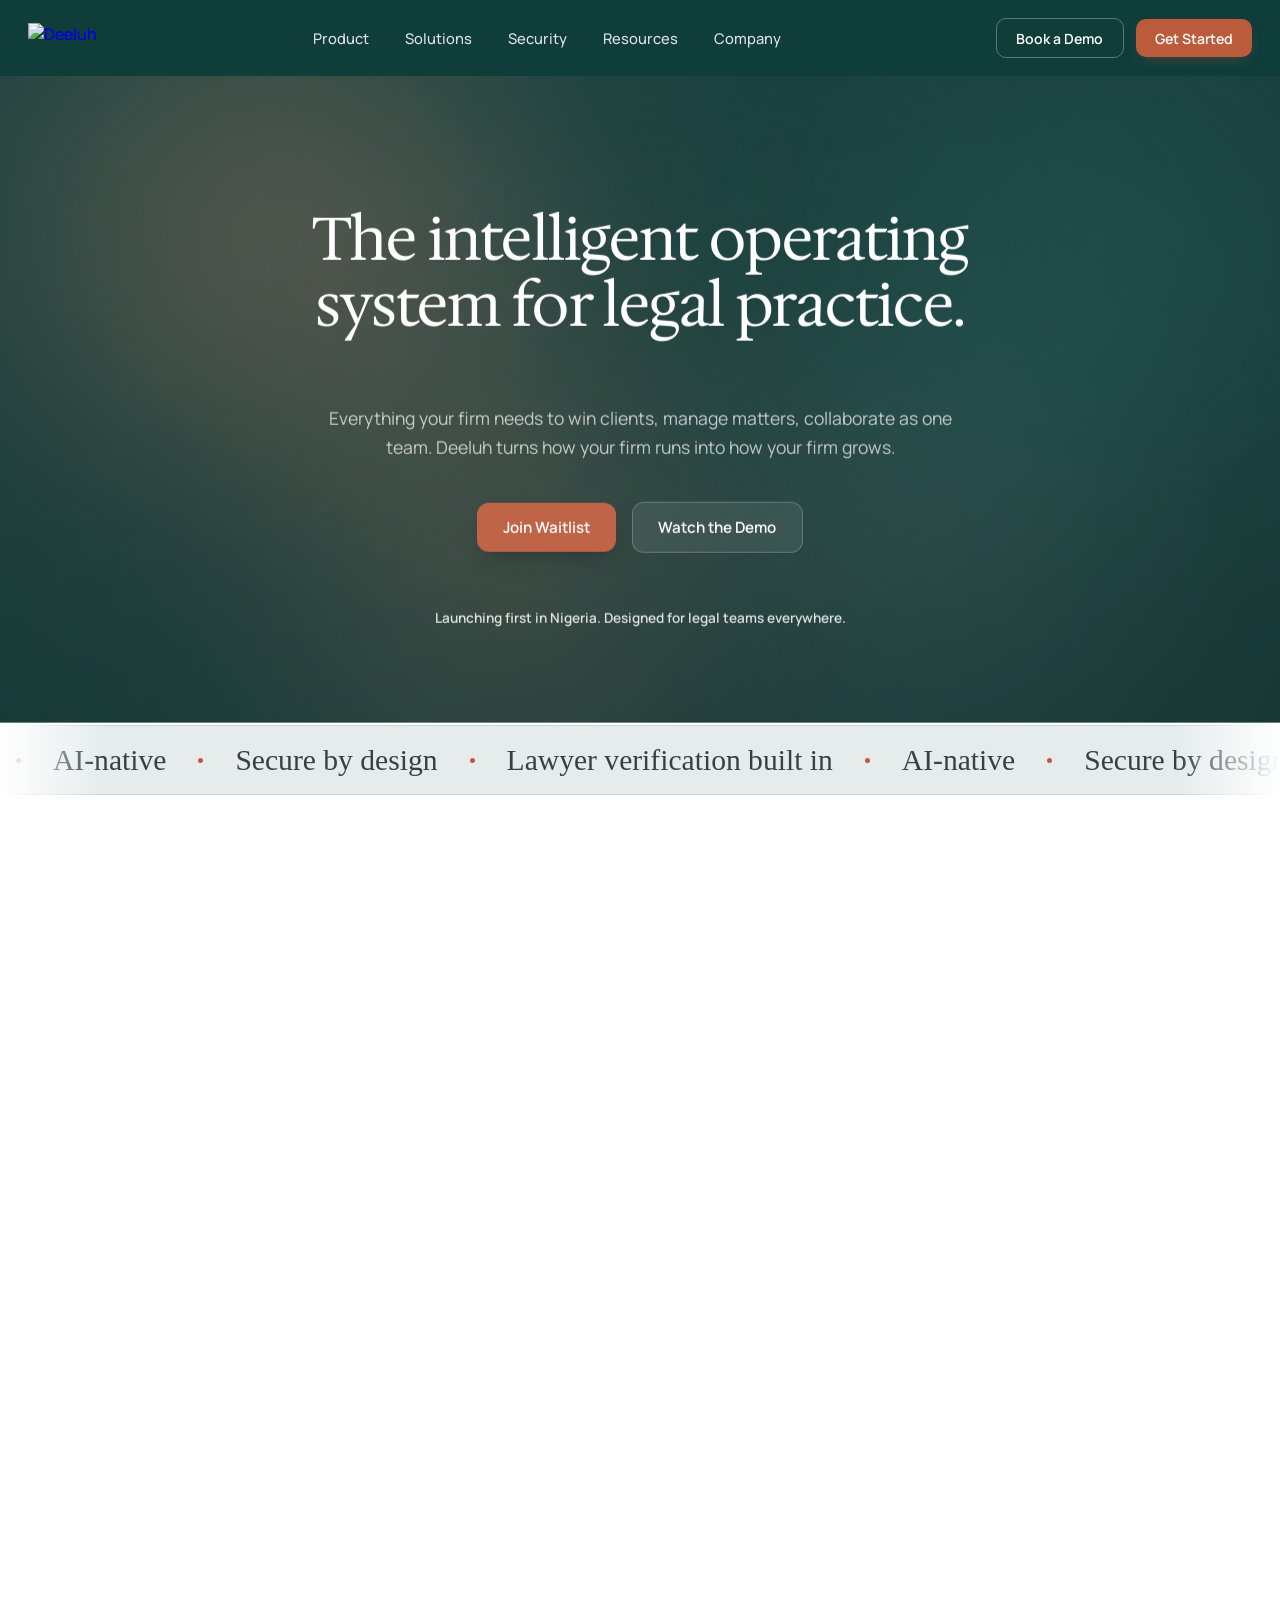
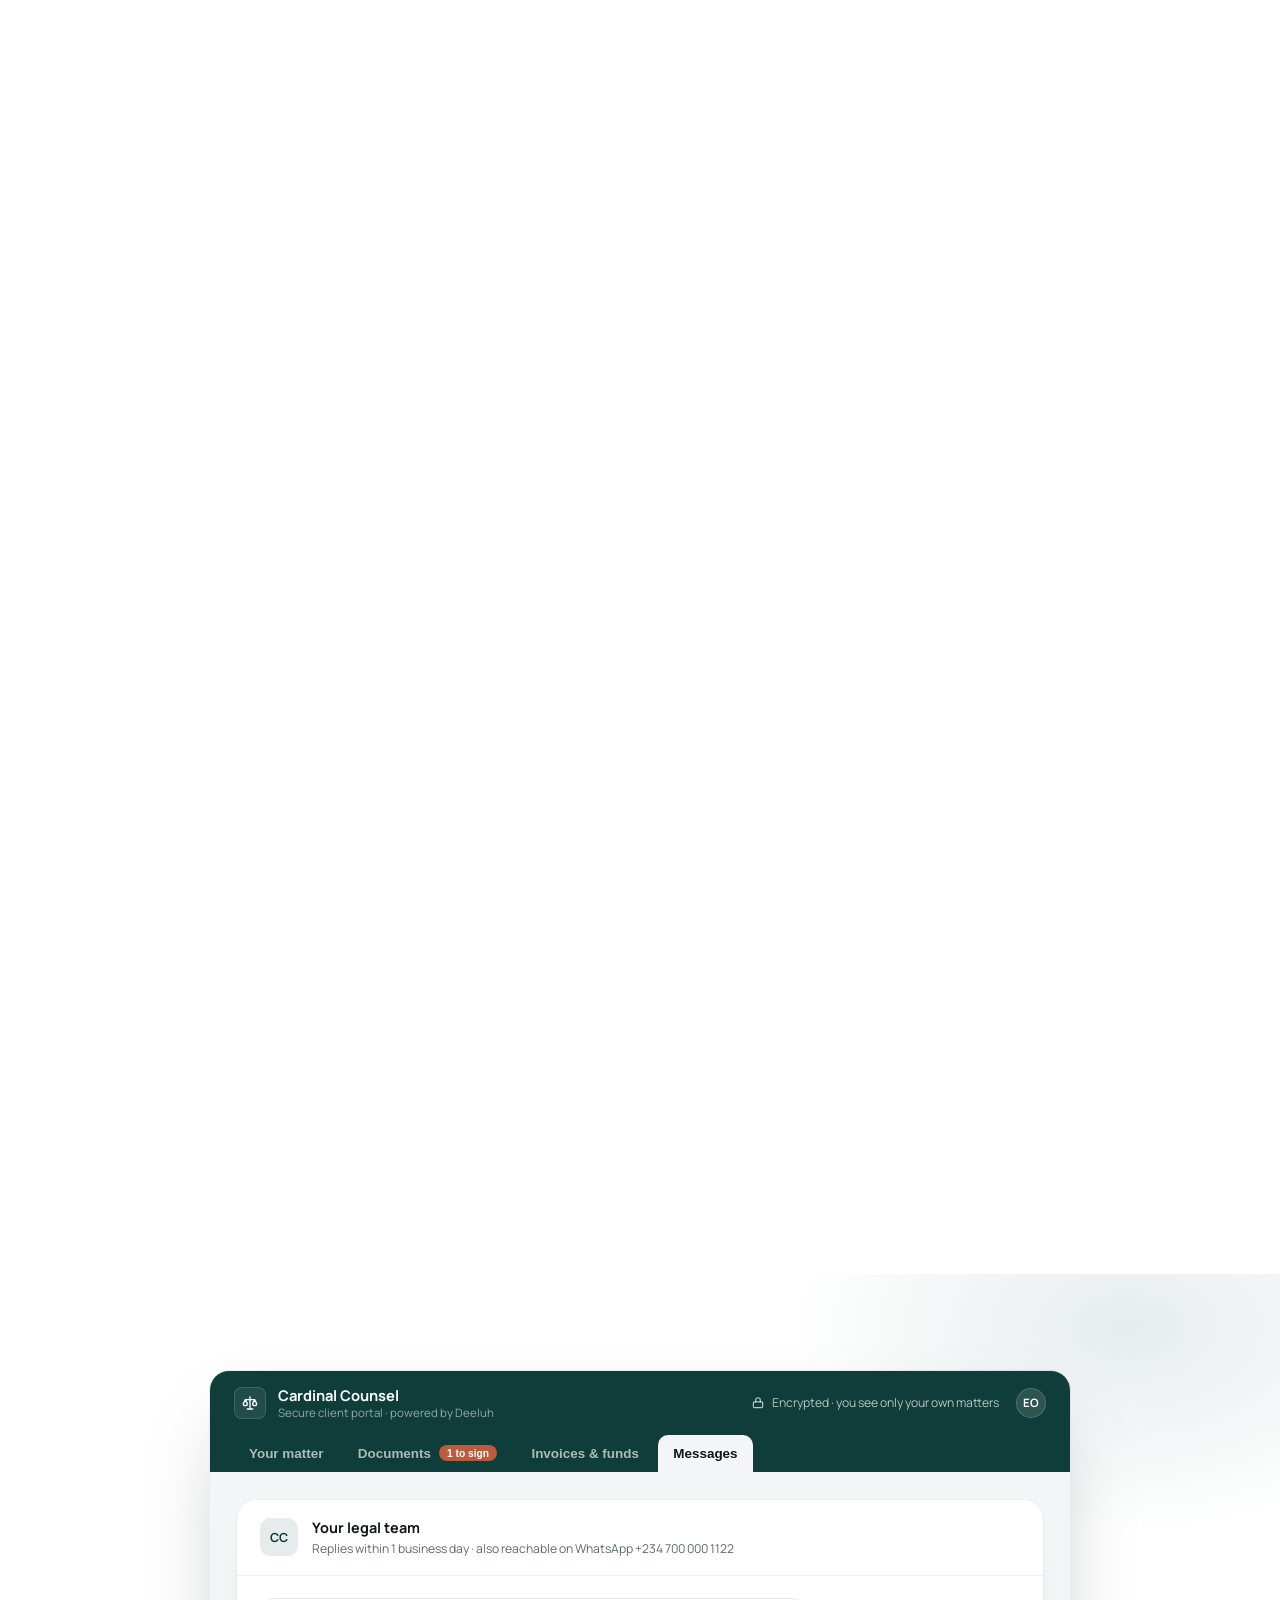
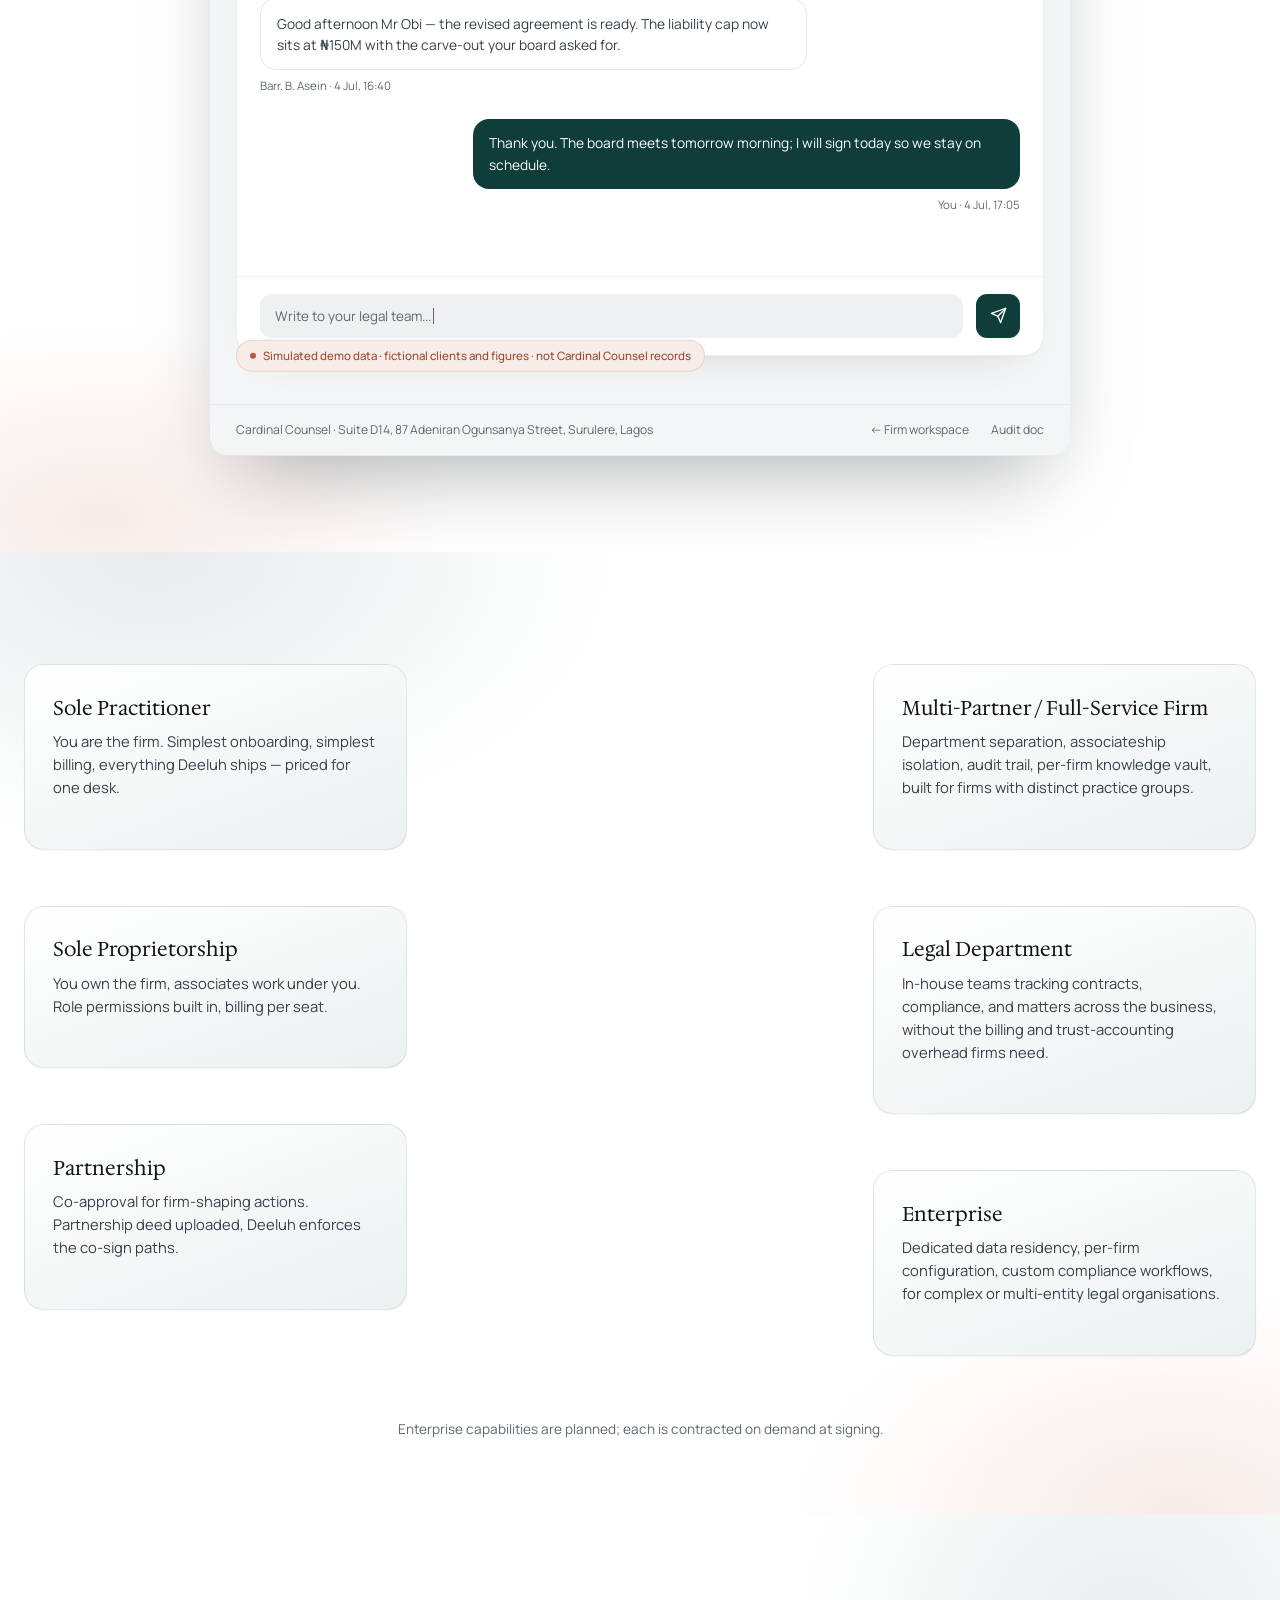
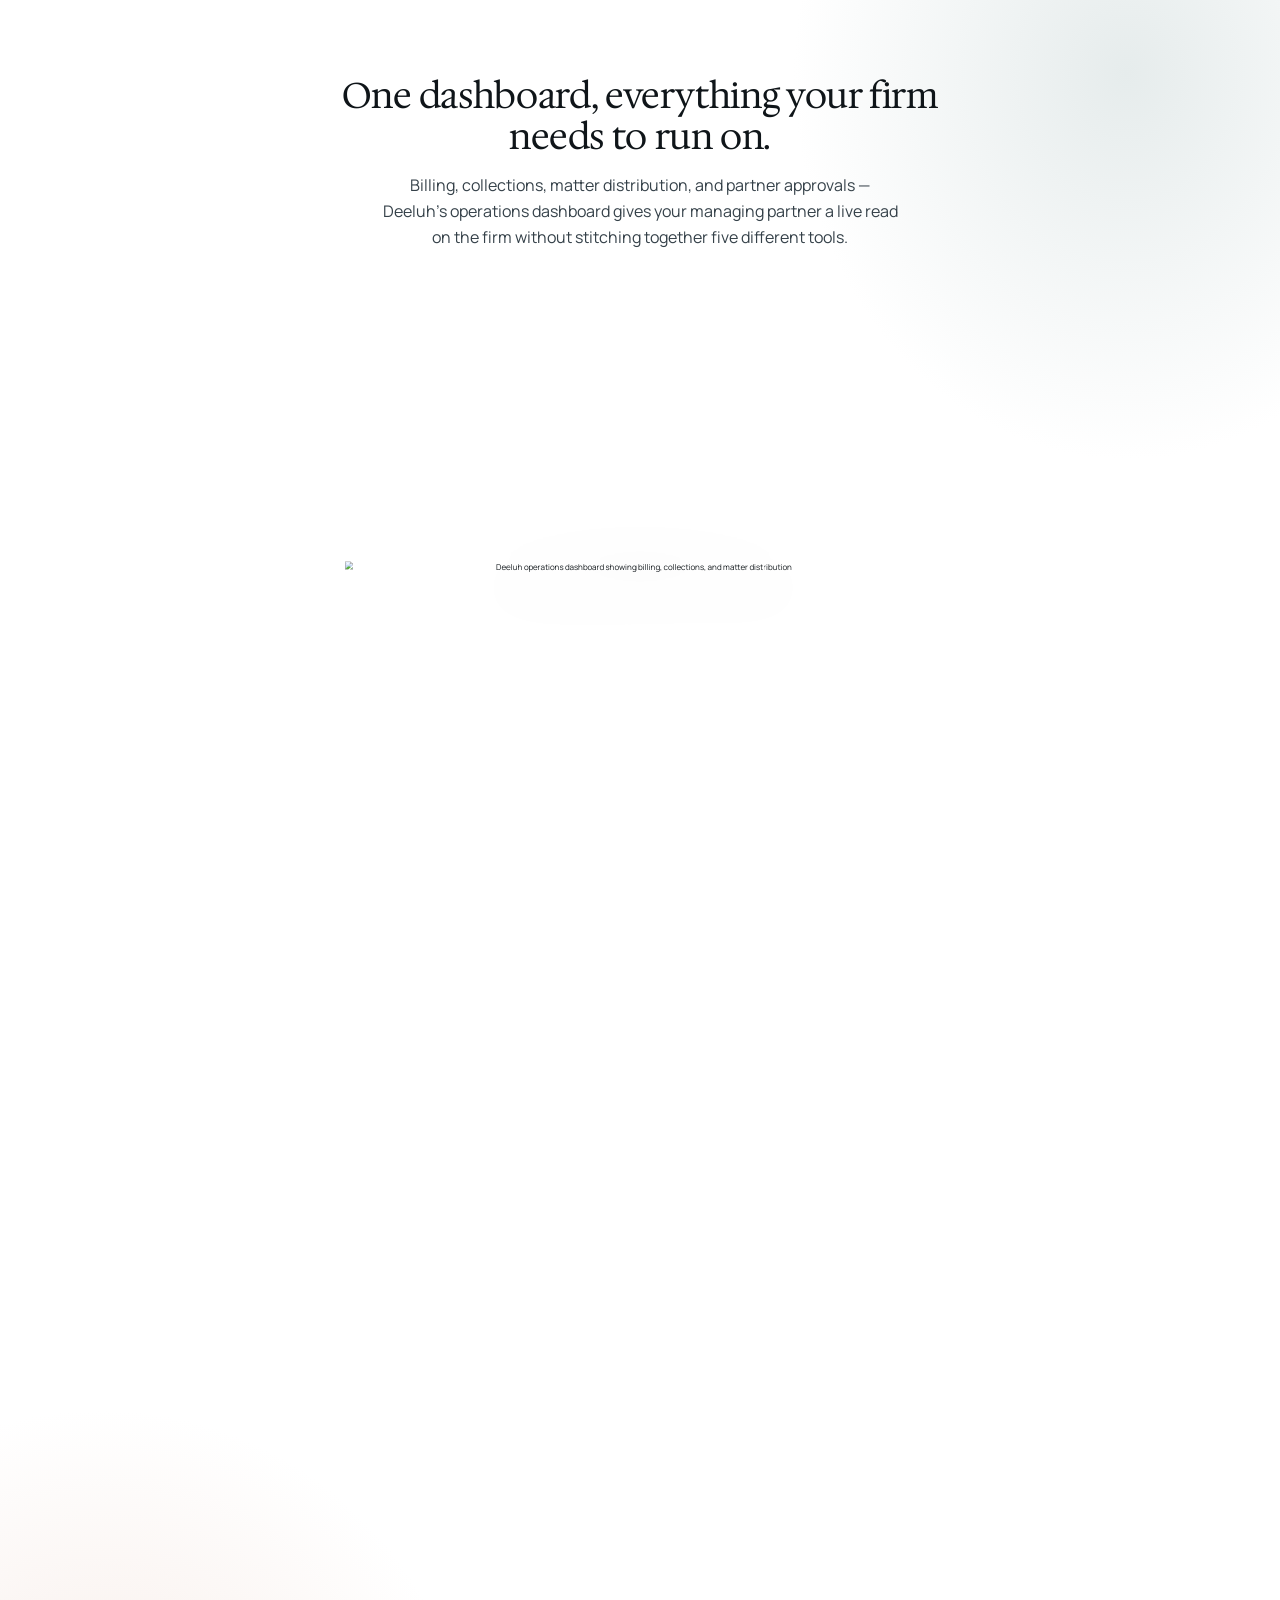
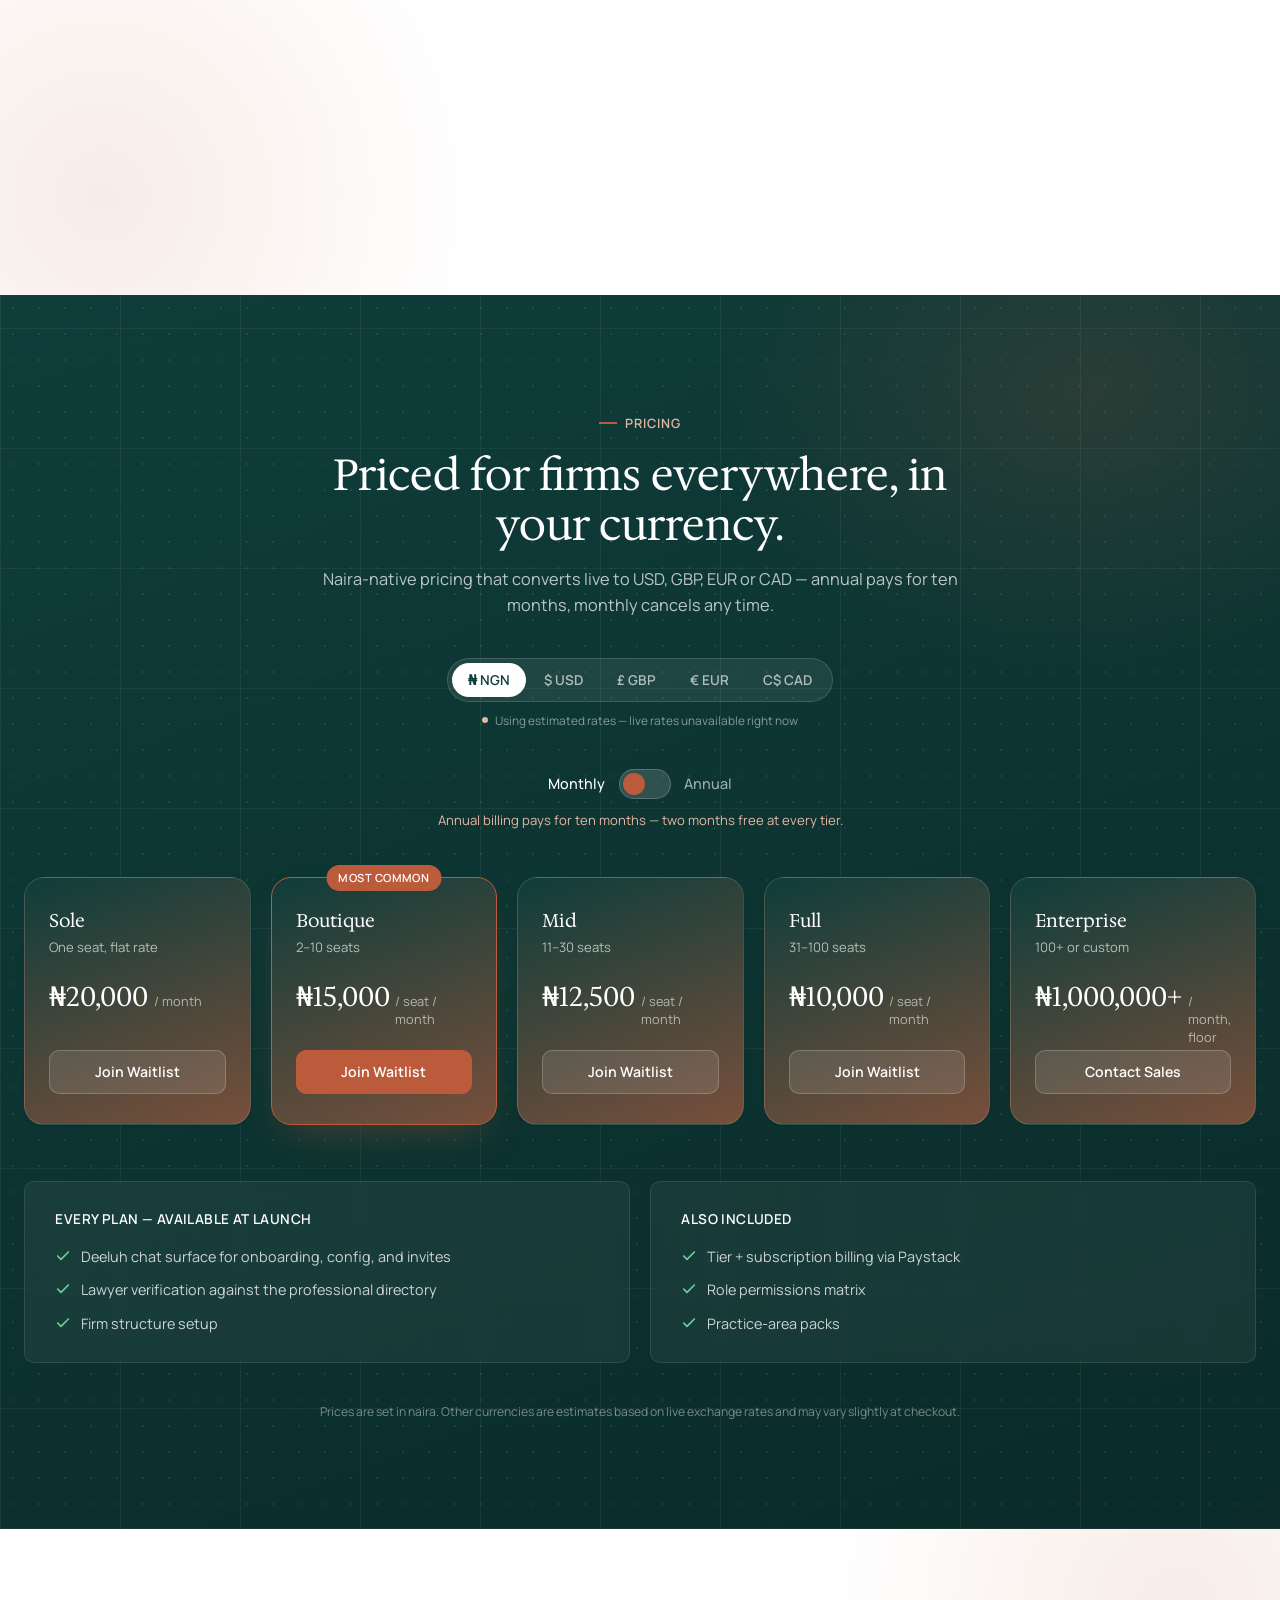
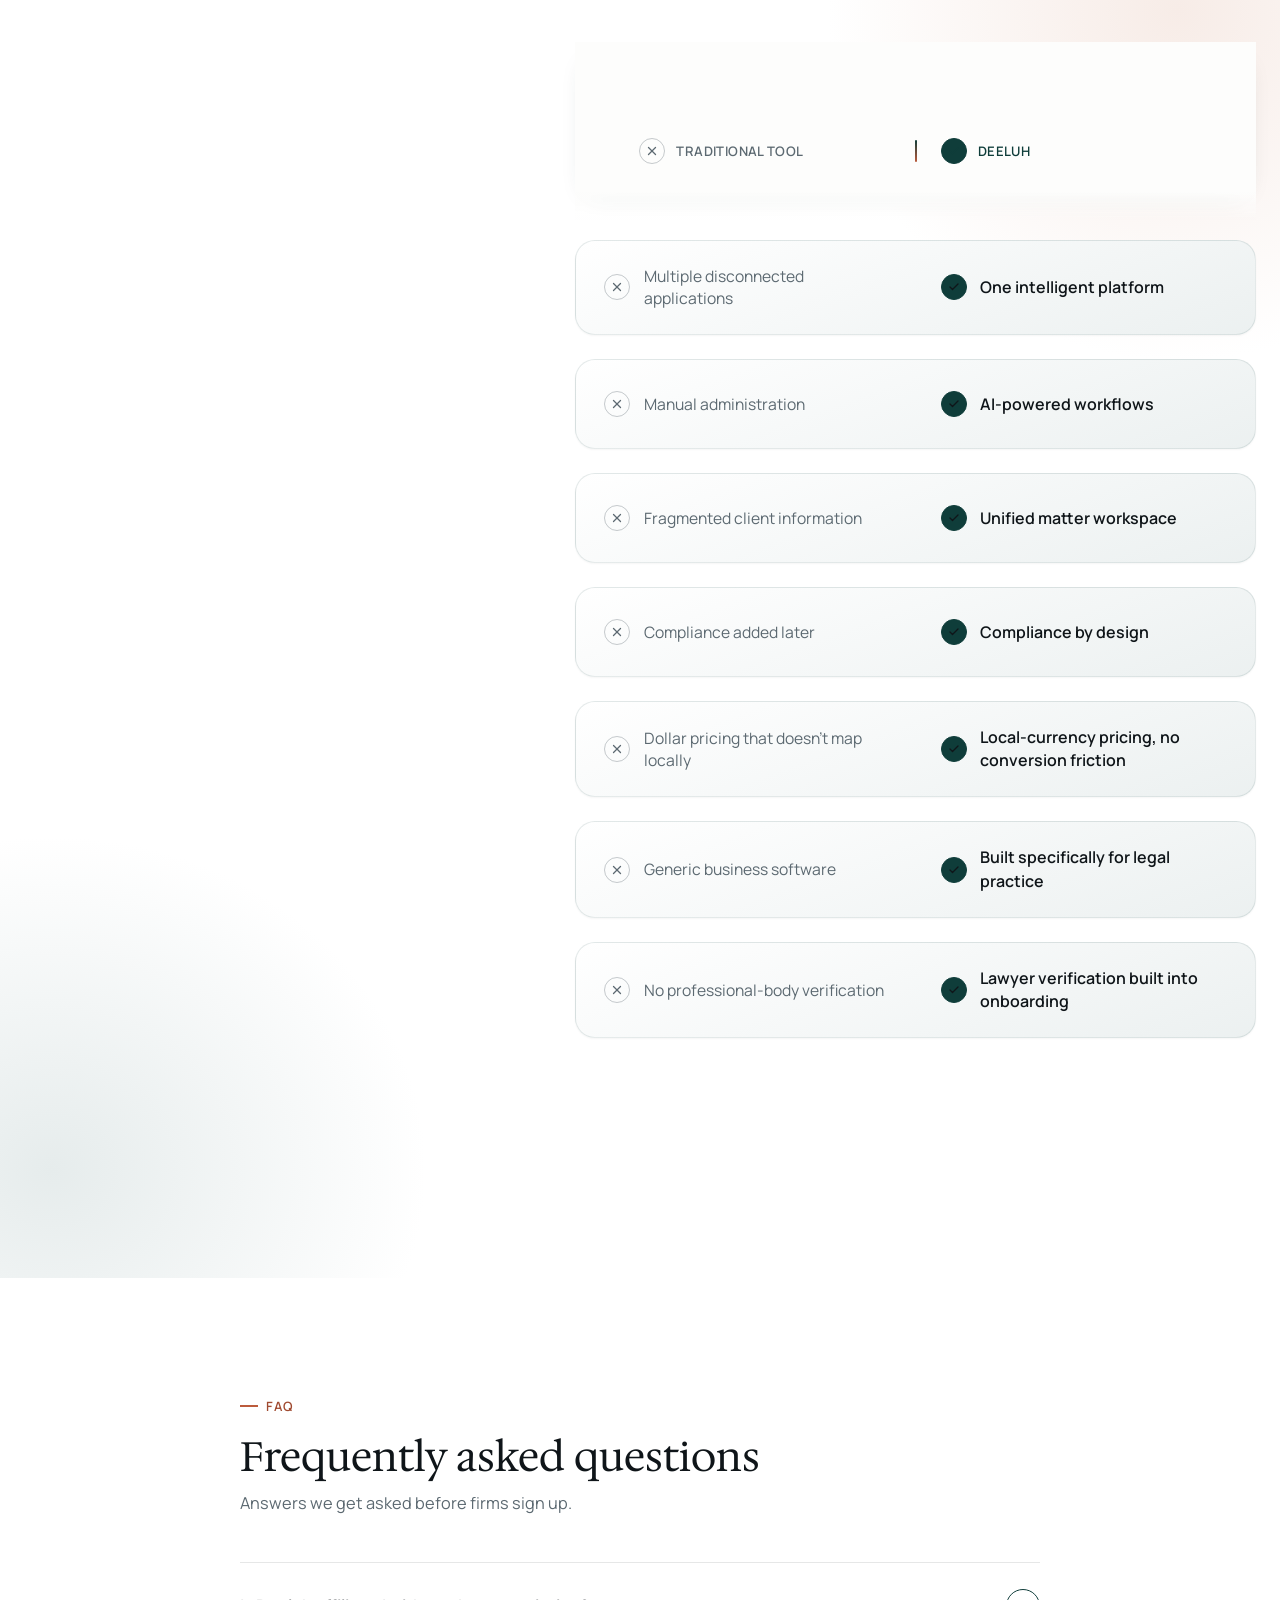
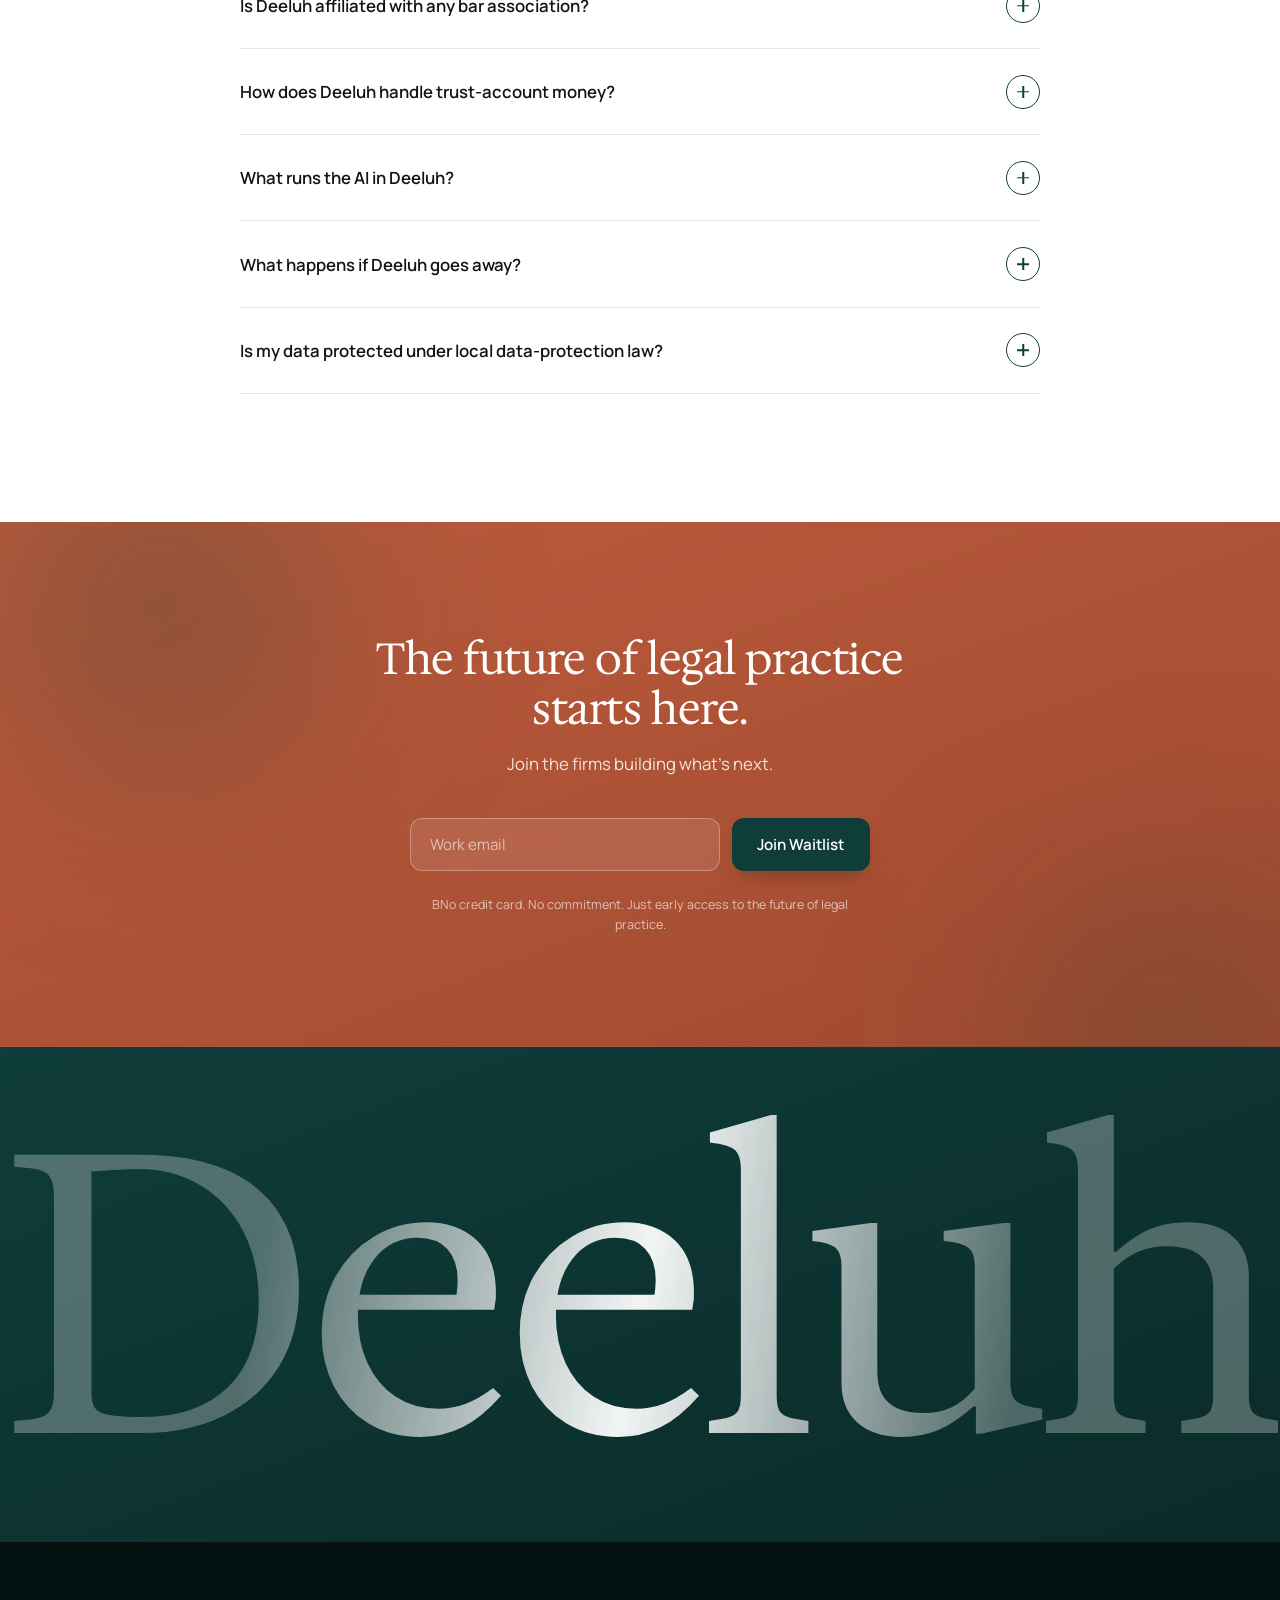
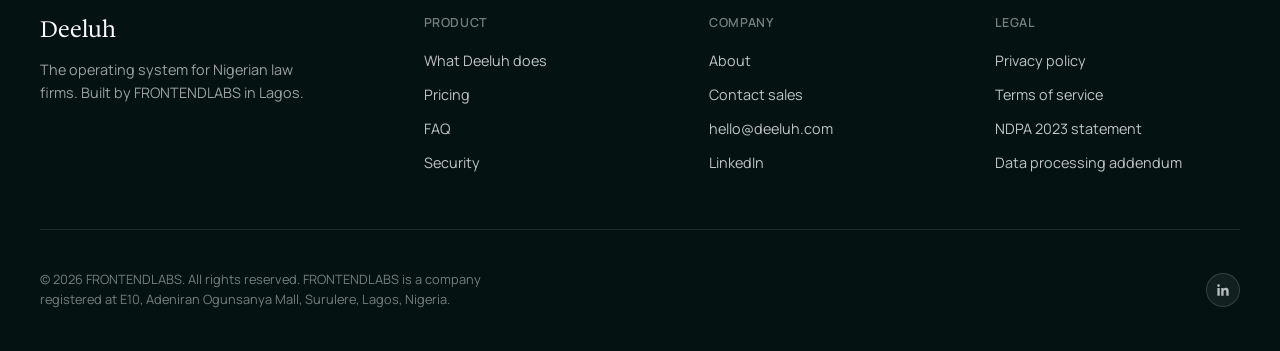
==== index.html @ 72856d16 "Add files via upload" ====
<!DOCTYPE html>
<html lang="en">
<head>
<meta charset="UTF-8">
<meta name="viewport" content="width=device-width, initial-scale=1.0">
<title>Deeluh — The intelligent operating system for legal practice</title>
<link rel="icon" type="image/png" href="/assets/images/deeluh-app-icon-teal.png">
<link rel="preconnect" href="https://fonts.googleapis.com">
<link rel="preconnect" href="https://fonts.gstatic.com" crossorigin>
<link href="https://fonts.googleapis.com/css2?family=Fraunces:opsz,wght@9..144,400;9..144,500;9..144,600&family=Inter:wght@400;500;600;700&display=swap" rel="stylesheet">
<link href="https://fonts.googleapis.com/css2?family=Hedvig+Letters+Serif:opsz@12..24&display=swap" rel="stylesheet">
<link href="https://fonts.googleapis.com/css2?family=Manrope:wght@200..800&display=swap" rel="stylesheet">
<link href="https://fonts.googleapis.com/css2?family=Source+Serif+4:ital,opsz,wght@0,8..60,200..900;1,8..60,200..900&display=swap" rel="stylesheet">
<link rel="stylesheet" href="styles.css">
<style>
  /* ==========================================================
     global stylesheet
     ========================================================== */
  :root {
    --brand-primary: #0F3D3A;
    --brand-primary-hover: #0a2b29;
    --brand-primary-tint: #e6ecec;
    --brand-clay: #BC5B3C;
    --brand-clay-hover: #a04a30;
    --brand-clay-tint: #f7ece7;
    --ink: #0f1519;
    --ink-2: #354149;
    --ink-3: #5c6971;

    --font-display: "Hedvig Letters Serif", serif;
    /* --font-body: 'Inter', sans-serif; */
    --font-body: "Manrope", sans-serif;
    --shine-cycle: 5s;   /* ← add this line */
  }

  * { box-sizing: border-box; }
  body {
    margin: 0;
    font-family: var(--font-body);
    color: var(--ink);
    background: #fff;
  }
  h2 {
  overflow-wrap: normal;
  word-break: keep-all;
}

  /* =========================================
  FADEIN FADE OUT EFFECT ON HERO SECTION AND BELOW SECTION 
  ============================================ */

/* used on the ticker + "what deeluh does" section */
.fade-in-section {
    opacity: 0;
    transform: translateY(40px);
    transition: opacity 0.9s ease, transform 0.9s ease;
    will-change: opacity, transform;
  }

  .fade-in-section.is-visible {
    opacity: 1;
    transform: translateY(0);
  }

  @media (prefers-reduced-motion: reduce) {
    .fade-in-section {
      opacity: 1;
      transform: none;
      transition: none;
    }
  }

   /* ==========================================================
     "FOR YOUR FIRM SIZE AND WHAT DEELUH DOES" SECTION WRITEUP EFFECT
     ========================================================== */

    #firmSizeEyebrow, #wddEyebrow { opacity: 0; transition: opacity .08s linear; }
    #firmSizeParagraph { opacity: 0; transform: translateY(12px); transition: opacity .08s linear, transform .08s linear; }
    #firmSizeHeadline .letter { transition: opacity .08s linear, transform .08s linear; }
    /* #firmSizeEyebrow, #wddEyebrow { opacity: 0; transition: opacity .08s linear; } */







     /* ==========================================================
     HERO SECTION
     ========================================================== */
  .hero {
    position: relative;
    padding: 13rem 1.5rem 6rem;
    background: linear-gradient(160deg, var(--brand-primary) 0%, var(--brand-primary-hover) 100%);
    overflow: hidden;
  }

  /* ==========================================================
     APPLE-STYLE AURORA — soft, blended, slowly drifting color
     fields (screen blend mode), instead of separate visible blobs
     ========================================================== */
     .hero {
    isolation: isolate; /* keeps the blend modes contained to this section */
  }

  .hero__aurora {
    position: absolute;
    border-radius: 50%;
    filter: blur(110px);
    pointer-events: none;
    z-index: 0;
    mix-blend-mode: screen; /* overlapping colors brighten/blend into each other, like Apple's glow */
    will-change: transform;
  }

  .hero__aurora--one {
    width: 60vw;
    height: 60vw;
    max-width: 780px;
    max-height: 780px;
    top: -20%;
    left: -10%;
    background: radial-gradient(circle, rgba(188, 91, 60, 0.55) 0%, transparent 70%);
    animation: aurora-drift-a 34s cubic-bezier(0.45, 0, 0.55, 1) infinite;
  }

  .hero__aurora--two {
    width: 55vw;
    height: 55vw;
    max-width: 700px;
    max-height: 700px;
    top: -10%;
    right: -15%;
    background: radial-gradient(circle, rgba(15, 61, 58, 0.6) 0%, transparent 70%);
    animation: aurora-drift-b 40s cubic-bezier(0.45, 0, 0.55, 1) infinite;
    animation-delay: -12s;
  }

  .hero__aurora--three {
    width: 50vw;
    height: 50vw;
    max-width: 620px;
    max-height: 620px;
    bottom: -25%;
    left: 15%;
    background: radial-gradient(circle, rgba(217, 119, 87, 0.4) 0%, transparent 70%);
    animation: aurora-drift-a 46s cubic-bezier(0.45, 0, 0.55, 1) infinite;
    animation-delay: -26s;
  }

  .hero__aurora--four {
    width: 45vw;
    height: 45vw;
    max-width: 560px;
    max-height: 560px;
    bottom: -15%;
    right: 5%;
    background: radial-gradient(circle, rgba(255, 255, 255, 0.18) 0%, transparent 70%);
    animation: aurora-drift-b 30s cubic-bezier(0.45, 0, 0.55, 1) infinite;
    animation-delay: -18s;
  }

  /* long, wide, organic loops — 5 keypoints instead of a simple
     back-and-forth, so the motion never feels mechanical or like
     it's obviously "resetting" */
  @keyframes aurora-drift-a {
    0%   { transform: translate(0, 0) scale(1) rotate(0deg); }
    22%  { transform: translate(6%, 8%) scale(1.12) rotate(8deg); }
    48%  { transform: translate(-4%, 12%) scale(0.94) rotate(-6deg); }
    74%  { transform: translate(-8%, -4%) scale(1.08) rotate(4deg); }
    100% { transform: translate(0, 0) scale(1) rotate(0deg); }
  }

  @keyframes aurora-drift-b {
    0%   { transform: translate(0, 0) scale(1) rotate(0deg); }
    26%  { transform: translate(-7%, 6%) scale(0.92) rotate(-7deg); }
    52%  { transform: translate(5%, -8%) scale(1.1) rotate(6deg); }
    78%  { transform: translate(8%, 5%) scale(0.96) rotate(-4deg); }
    100% { transform: translate(0, 0) scale(1) rotate(0deg); }
  }

  /* soft vignette on top of the aurora, edges gently darkened —
     keeps focus centered on the headline, same trick Apple uses
     behind keynote text */
  .hero::after {
    content: "";
    position: absolute;
    inset: 0;
    background: radial-gradient(60% 55% at 50% 35%, transparent 0%, rgba(10, 43, 41, 0.35) 100%);
    pointer-events: none;
    z-index: 1;
  }

  @media (prefers-reduced-motion: reduce) {
    .hero__aurora { animation: none; }
  }

  /* ==========================================================
     CONTENT — centered SaaS-style hero
     ========================================================== */
  .hero__inner {
    position: relative;
    z-index: 2;
    max-width: 760px;
    margin: 0 auto;
    text-align: center;
  }

  .hero__badge {
    display: inline-flex;
    align-items: center;
    gap: .5rem;
    /* padding: .45rem .9rem;
    border-radius: 999px; */
    /* background: rgba(255, 255, 255, 0.08); */
    /* border: 1px solid rgba(255, 255, 255, 0.18); */
    color: #e7b7a4;
    font-size: .8rem;
    font-weight: 600;
    margin-bottom: 1.75rem;
  }

  /* .hero__badge::before {
    content: "";
    width: 6px;
    height: 6px;
    border-radius: 50%;
    background: var(--brand-clay);
    flex-shrink: 0;
  } */

  .hero h1 {
    font-family: var(--font-display);
    font-weight: 500;
    font-size: clamp(2.4rem, 5.2vw, 3.75rem);
    line-height: 1.1;
    letter-spacing: -0.015em;
    color: #fff;
    margin: 0 0 1.4rem;
  }

  .hero p {
    font-size: 1.1rem;
    line-height: 1.65;
    color: rgba(255, 255, 255, 0.72);
    max-width: 58ch;
    margin: 0 auto 2.5rem;
  }

  .hero__actions {
    display: flex;
    align-items: center;
    justify-content: center;
    gap: 1rem;
    flex-wrap: wrap;
    margin-bottom: 3.5rem;
  }

  .hero__btn {
    display: inline-flex;
    align-items: center;
    gap: .5rem;
    padding: .85rem 1.6rem;
    border-radius: 12px;
    font-size: .95rem;
    font-weight: 600;
    text-decoration: none;
    transition: transform .25s ease, box-shadow .25s ease, background .25s ease;
  }

  .hero__btn--primary {
    background: var(--brand-clay);
    color: #fff;
    box-shadow: 0 10px 24px -10px rgba(0, 0, 0, 0.4);
  }

  .hero__btn--primary:hover {
    background: var(--brand-clay-hover);
    transform: translateY(-2px);
    box-shadow: 0 14px 28px -10px rgba(0, 0, 0, 0.45);
  }

  .hero__btn--secondary {
    background: rgba(255, 255, 255, 0.08);
    color: #fff;
    border: 1px solid rgba(255, 255, 255, 0.22);
  }

  .hero__btn--secondary:hover {
    background: rgba(255, 255, 255, 0.14);
    border-color: rgba(255, 255, 255, 0.4);
    transform: translateY(-2px);
  }

  /* ==========================================================
     FEATURE STRIP
     ========================================================== */
  .hero__features {
    display: flex;
    align-items: center;
    justify-content: center;
    flex-wrap: wrap;
    gap: .75rem 0;
    font-size: .85rem;
    color: rgba(255, 255, 255, 0.55);
  }

  .hero__features span {
    display: inline-flex;
    align-items: center;
    gap: .4rem;
    padding: 0 1rem;
    position: relative;
  }

  .hero__features span + span::before {
    content: "";
    position: absolute;
    left: 0;
    width: 3px;
    height: 3px;
    border-radius: 50%;
    background: rgba(255, 255, 255, 0.4);
  }

  .hero__features strong {
    color: rgba(255, 255, 255, 0.85);
    font-weight: 600;
  }

  /* ==========================================================
     RESPONSIVE
     ========================================================== */
  @media (max-width: 640px) {
    .hero { padding: 12rem 1.25rem 3.5rem; }
    .hero__actions { flex-direction: column; align-items: stretch; }
    .hero__btn { justify-content: center; }
    .hero__features span { padding: 0 .6rem; }
  }


  /* ==========================================================
     TICKER SECTION
     ========================================================== */
     .ticker {
    position: relative;
    padding: 1.1rem 0;
    background: var(--brand-primary-tint);
    border-top: 1px solid rgba(15, 61, 58, 0.12);
    border-bottom: 1px solid rgba(15, 61, 58, 0.12);
    overflow: hidden;
  }

  /* fade the track out at both edges instead of a hard cut */
  .ticker {
    -webkit-mask-image: linear-gradient(90deg, transparent 0%, #000 8%, #000 92%, transparent 100%);
    mask-image: linear-gradient(90deg, transparent 0%, #000 8%, #000 92%, transparent 100%);
  }

  .ticker__track {
    display: flex;
    align-items: center;
    width: max-content;
    animation: ticker-scroll 32s linear infinite;
  }

  .ticker:hover .ticker__track {
    animation-play-state: paused;
  }

  .ticker__group {
    display: flex;
    align-items: center;
    flex-shrink: 0;
  }

  .ticker__item {
    display: inline-flex;
    align-items: center;
    gap: 2rem;
    padding: 0 1rem;
    font-size: 1.85rem;
    font-weight: 500;
    color: var(--ink-2);
    white-space: nowrap;
    font-family: Hedvig Letters, Serif, serif;
    
  }

  .ticker__item::before {
    content: "";
    width: 5px;
    height: 5px;
    border-radius: 50%;
    background: var(--brand-clay);
    flex-shrink: 0;
  }

  @keyframes ticker-scroll {
    from { transform: translateX(0); }
    to   { transform: translateX(-50%); } /* exactly half, since content is duplicated once */
  }

  @media (prefers-reduced-motion: reduce) {
    .ticker__track { animation: none; }
  }

  @media (max-width: 640px) {
  .ticker__item {
    font-size: 1rem;      /* down from 1.85rem */
    gap: 1.5rem;          /* down from 3.9rem — was scaled for the bigger text */
    padding: 0 1rem;      /* down from 0 2rem */
  }
}

  /* ==========================================================
     "WHAT DEELUH DOES" SECTION
     ========================================================== */
     .wdd {
    position: relative;
    padding: 7rem 1.5rem 9rem;
    /* background:
      radial-gradient(55% 45% at 90% 5%, var(--brand-primary-tint) 0%, transparent 60%),
      radial-gradient(45% 35% at 5% 100%, var(--brand-clay-tint) 0%, transparent 60%),
      #fff; */
      background-color: #fff; 
    background-image:
      radial-gradient(38% 42% at 15% 20%, rgba(188, 91, 60, 0.20) 0%, transparent 70%),
      radial-gradient(45% 40% at 85% 10%, rgba(188, 91, 60, 0.14) 0%, transparent 70%),
      radial-gradient(50% 45% at 80% 90%, rgba(188, 91, 60, 0.10) 0%, transparent 70%),
      radial-gradient(35% 35% at 10% 85%, rgba(188, 91, 60, 0.12) 0%, transparent 70%);
    background-repeat: no-repeat;
    background-attachment: fixed;
  }

  .wdd__inner {
    max-width: 1200px;
    margin: 0 auto;
  }

  /* ==========================================================
     GRID — left text pinned, right cards scroll
     ========================================================== */
  .wdd-grid {
    display: grid;
    grid-template-columns: minmax(280px, 0.85fr) 1.15fr;
    gap: 3rem;
    align-items: start;
  }

  /* left copy — same design language as the "For your firm size" middle column */
  .wdd-left {
    position: sticky;
    top: 6rem; /* pins near the top of the viewport — match your fixed nav's height */
    align-self: start;
    padding: 0 1rem 0 0;
    z-index: 2;
  }

  .wdd-left__eyebrow {
    display: inline-flex;
    align-items: center;
    gap: .5rem;
    font-size: .8rem;
    font-weight: 600;
    letter-spacing: .08em;
    text-transform: uppercase;
    color: var(--brand-clay-hover);
    margin-bottom: 1.25rem;
  }

  .wdd-left__eyebrow::before {
    content: "";
    width: 18px;
    height: 2px;
    background: var(--brand-clay);
    display: inline-block;
  }

  .wdd-left h2 {
    font-family: var(--font-display);
    font-weight: 500;
    font-size: clamp(2rem, 3.2vw, 2.75rem);
    line-height: 1.15;
    letter-spacing: -0.01em;
    color: var(--ink);
    margin: 0 0 1.25rem;
  }

  .wdd-left p {
    font-size: 1.05rem;
    line-height: 1.65;
    color: var(--ink-2);
    max-width: 40ch;
    margin: 0;
  }

  /* right column — the four scrolling cards */
  .wdd-right {
    display: flex;
    flex-direction: column;
    gap: 3.5rem;
    padding: 2rem 0 6rem;
  }

  /* ==========================================================
     CARDS — identical spec to .firm-card (gradient, radius, shadow, hover)
     ========================================================== */
  .wdd-card {
    position: relative;
    padding: 1.85rem 1.75rem;
    border-radius: 20px;
    background: linear-gradient(160deg, #ffffff 0%, var(--brand-primary-tint) 130%);
    border: 1px solid rgba(15, 61, 58, 0.10);
    box-shadow: 0 1px 2px rgba(15, 21, 25, 0.04);
    transition: transform .4s cubic-bezier(.2,.8,.2,1), box-shadow .4s ease, border-color .4s ease;
  }

  .wdd-card:hover {
    transform: translateY(-6px);
    border-color: var(--brand-primary);
    box-shadow: 0 24px 48px -18px rgba(15, 61, 58, 0.28);
  }

  .wdd-card__top {
    display: flex;
    align-items: center;
    justify-content: space-between;
    margin-bottom: 1.1rem;
  }

  .wdd-card__index {
    font-family: var(--font-display);
    font-size: .85rem;
    font-weight: 600;
    color: var(--brand-primary);
    letter-spacing: .02em;
  }

  .wdd-card__status {
    display: inline-flex;
    align-items: center;
    gap: .4rem;
    font-size: .72rem;
    font-weight: 600;
    letter-spacing: .03em;
    text-transform: uppercase;
    padding: .3rem .65rem;
    border-radius: 999px;
  }

  .wdd-card__status::before {
    content: "";
    width: 6px;
    height: 6px;
    border-radius: 50%;
  }

  .wdd-card__status--live {
    background: var(--brand-primary-tint);
    color: var(--brand-primary);
  }
  .wdd-card__status--live::before { background: var(--brand-primary); }

  .wdd-card__status--dev {
    background: var(--brand-clay-tint);
    color: var(--brand-clay-hover);
  }
  .wdd-card__status--dev::before { background: var(--brand-clay); }

  .wdd-card h3 {
    font-family: var(--font-display);
    font-weight: 500;
    font-size: 1.3rem;
    color: var(--ink);
    margin: 0 0 .65rem;
  }

  .wdd-card p {
    font-size: .95rem;
    line-height: 1.6;
    color: var(--ink-2);
    margin: 0;
  }

  /* ==========================================================
     "WHAT DEELUH DOES" RESPONSIVE
     ========================================================== */
  @media (max-width: 900px) {
    .wdd { padding: 4.5rem 1.25rem 4rem; }
    .wdd-grid { grid-template-columns: 1fr; gap: 2.5rem; }
    .wdd-left { position: static; padding: 0; }
    .wdd-left p { max-width: none; }
    .wdd-right { padding: 0; gap: 1.5rem; }
  }

  @media (prefers-reduced-motion: reduce) {
    .wdd-card { transition: none; }
    .wdd-card:hover { transform: none; }
  }

  /* ==========================================================
     APP SCREEN RECORD DEMO SECTION
     ========================================================== */
     .portal-demo-section {
    padding: 6rem 1.5rem;
    background-color: #fff;
    background-image:
      radial-gradient(40% 36% at 88% 6%, var(--brand-primary-tint) 0%, transparent 65%),
      radial-gradient(42% 34% at 8% 96%, var(--brand-clay-tint) 0%, transparent 65%);
    background-repeat: no-repeat;
  }

  .portal-demo-frame {
    width: 70%;
    max-width: 1050px;
    margin: 0 auto;
    border-radius: 20px;
    overflow: hidden;
    border: 1px solid rgba(15, 21, 25, 0.08);
    box-shadow: 0 40px 80px -30px rgba(15, 21, 25, 0.35);
  }

  /* ==========================================================
     "APP SCREEN" BACKGROUND — the light gray canvas the nav
     and chat card sit on, matching the screenshot exactly
     ========================================================== */
  .portal-app {
    background: #f4f5f6;
  }

  /* ==========================================================
     TOP NAV
     ========================================================== */
  .portal-nav {
    background: var(--brand-primary);
    padding: 0 2rem;
  }

  .portal-nav__top {
    display: flex;
    align-items: center;
    justify-content: space-between;
    padding: 1.1rem 0;
    gap: 1.5rem;
  }

  .portal-nav__brand {
    display: flex;
    align-items: center;
    gap: .75rem;
    min-width: 0;
  }

  .portal-nav__logo {
    width: 36px;
    height: 36px;
    border-radius: 9px;
    background: rgba(255, 255, 255, 0.08);
    border: 1px solid rgba(255, 255, 255, 0.14);
    display: flex;
    align-items: center;
    justify-content: center;
    flex-shrink: 0;
  }

  .portal-nav__logo svg { width: 18px; height: 18px; color: #fff; }

  .portal-nav__title {
    margin: 0;
    font-size: 1rem;
    font-weight: 700;
    color: #fff;
    line-height: 1.3;
    white-space: nowrap;
  }

  .portal-nav__subtitle {
    margin: 0;
    font-size: .78rem;
    color: rgba(255, 255, 255, 0.55);
    white-space: nowrap;
  }

  .portal-nav__right {
    display: flex;
    align-items: center;
    gap: 1.1rem;
    flex-shrink: 0;
  }

  .portal-nav__secure {
    display: flex;
    align-items: center;
    gap: .4rem;
    font-size: .82rem;
    color: rgba(255, 255, 255, 0.7);
    white-space: nowrap;
  }

  .portal-nav__secure svg { width: 14px; height: 14px; flex-shrink: 0; }

  .portal-nav__avatar {
    width: 34px;
    height: 34px;
    border-radius: 50%;
    background: rgba(255, 255, 255, 0.12);
    border: 1px solid rgba(255, 255, 255, 0.18);
    display: flex;
    align-items: center;
    justify-content: center;
    font-size: .78rem;
    font-weight: 700;
    color: #fff;
    flex-shrink: 0;
  }

  /* ==========================================================
     NAV TABS
     ========================================================== */
  .portal-nav__tabs {
    display: flex;
    align-items: center;
    gap: .25rem;
    overflow-x: auto;
    scrollbar-width: none;
    -ms-overflow-style: none;
  }
  .portal-nav__tabs::-webkit-scrollbar { display: none; }

  .portal-nav__tab {
    display: inline-flex;
    align-items: center;
    gap: .5rem;
    padding: .8rem 1.1rem;
    font-size: .9rem;
    font-weight: 600;
    color: rgba(255, 255, 255, 0.65);
    background: transparent;
    border: none;
    border-radius: 10px 10px 0 0;
    white-space: nowrap;
    cursor: default;
  }

  .portal-nav__tab.is-active {
    background: #f4f5f6;
    color: var(--ink);
  }

  .portal-nav__badge {
    display: inline-flex;
    align-items: center;
    padding: .15rem .5rem;
    border-radius: 999px;
    background: var(--brand-clay);
    color: #fff;
    font-size: .68rem;
    font-weight: 700;
  }

  /* ==========================================================
     BODY
     ========================================================== */
  .portal-body {
    position: relative;
    padding: 2rem 2rem 3.5rem;
  }

  /* ==========================================================
     CHAT CARD
     ========================================================== */
  .portal-chat {
    background: #fff;
    border-radius: 20px;
    border: 1px solid rgba(15, 21, 25, 0.07);
    box-shadow: 0 1px 2px rgba(15, 21, 25, 0.03), 0 20px 40px -28px rgba(15, 21, 25, 0.18);
    overflow: hidden;
  }

  .portal-chat__header {
    display: flex;
    align-items: center;
    gap: .9rem;
    padding: 1.4rem 1.75rem;
    border-bottom: 1px solid rgba(15, 21, 25, 0.06);
  }

  .portal-chat__avatar {
    width: 44px;
    height: 44px;
    border-radius: 12px;
    background: var(--brand-primary-tint);
    color: var(--brand-primary);
    display: flex;
    align-items: center;
    justify-content: center;
    font-size: .85rem;
    font-weight: 700;
    flex-shrink: 0;
  }

  .portal-chat__title {
    margin: 0;
    font-size: .98rem;
    font-weight: 700;
    color: var(--ink);
  }

  .portal-chat__subtitle {
    margin: .15rem 0 0;
    font-size: .82rem;
    color: var(--ink-3);
  }

  /* ==========================================================
     MESSAGES
     ========================================================== */
  .portal-chat__messages {
    min-height: 340px;
    max-height: 460px;
    overflow-y: auto;
    padding: 1.75rem;
    display: flex;
    flex-direction: column;
    gap: 1.6rem;
    transition: opacity .6s ease;
  }

  .portal-chat__messages.is-fading { opacity: 0; }

  .portal-msg {
    display: flex;
    flex-direction: column;
    max-width: 64%;
    opacity: 0;
    transition: opacity .55s cubic-bezier(.2,.8,.2,1), transform .55s cubic-bezier(.2,.8,.2,1);
  }

  .portal-msg--left  { align-self: flex-start; transform: translate(-18px, 10px); }
  .portal-msg--right { align-self: flex-end; transform: translate(18px, 10px); }

  .portal-msg.is-visible {
    opacity: 1;
    transform: translate(0, 0);
  }

  .portal-msg__bubble {
    padding: 1rem 1.25rem;
    border-radius: 16px;
    font-size: .92rem;
    line-height: 1.55;
  }

  .portal-msg--left .portal-msg__bubble {
    background: #fff;
    border: 1px solid rgba(15, 21, 25, 0.09);
    color: var(--ink-2);
  }

  .portal-msg--right .portal-msg__bubble {
    background: var(--brand-primary);
    color: #fff;
  }

  .portal-msg__meta {
    margin-top: .5rem;
    font-size: .76rem;
    color: var(--ink-3);
  }

  .portal-msg--left .portal-msg__meta  { text-align: left; }
  .portal-msg--right .portal-msg__meta { text-align: right; }

  /* ==========================================================
     TYPING INDICATOR
     ========================================================== */
  .portal-typing {
    align-self: flex-start;
    display: inline-flex;
    align-items: center;
    gap: 5px;
    padding: 1rem 1.15rem;
    border-radius: 16px;
    background: #fff;
    border: 1px solid rgba(15, 21, 25, 0.09);
    opacity: 0;
    transform: translate(-18px, 10px);
    transition: opacity .4s ease, transform .4s ease;
  }

  .portal-typing.is-visible {
    opacity: 1;
    transform: translate(0, 0);
  }

  .portal-typing span {
    width: 6px;
    height: 6px;
    border-radius: 50%;
    background: var(--ink-3);
    animation: typing-bounce 1.1s ease-in-out infinite;
  }

  .portal-typing span:nth-child(2) { animation-delay: .15s; }
  .portal-typing span:nth-child(3) { animation-delay: .3s; }

  @keyframes typing-bounce {
    0%, 60%, 100% { transform: translateY(0); opacity: .5; }
    30%           { transform: translateY(-4px); opacity: 1; }
  }

  /* ==========================================================
     INPUT ROW
     ========================================================== */
  .portal-chat__inputRow {
    display: flex;
    align-items: center;
    gap: .85rem;
    padding: 1.25rem 1.75rem;
    border-top: 1px solid rgba(15, 21, 25, 0.06);
  }

  .portal-chat__input {
    flex: 1;
    min-width: 0;
    display: flex;
    align-items: center;
    height: 50px;
    padding: 0 1.1rem;
    border-radius: 12px;
    background: #eef0f1;
  }

  .portal-chat__placeholder {
    font-size: .9rem;
    color: var(--ink-3);
  }

  .portal-chat__caret {
    display: inline-block;
    width: 1.5px;
    height: 16px;
    margin-left: 2px;
    background: var(--ink-3);
    animation: caret-blink 1s step-end infinite;
  }

  @keyframes caret-blink {
    0%, 50% { opacity: 1; }
    51%, 100% { opacity: 0; }
  }

  .portal-chat__send {
    flex-shrink: 0;
    width: 50px;
    height: 50px;
    border-radius: 12px;
    background: var(--brand-primary);
    border: none;
    display: flex;
    align-items: center;
    justify-content: center;
    cursor: default;
    transition: transform .18s cubic-bezier(.2,.8,.2,1);
  }

  .portal-chat__send svg { width: 19px; height: 19px; color: #fff; }

  .portal-chat__send.is-pressed {
    transform: scale(0.88);
  }

  /* ==========================================================
     BOTTOM FOOTER
     ========================================================== */
  .portal-footer__badge {
    position: absolute;
    left: 2rem;
    bottom: 3rem;
    transform: translateY(50%);
    display: inline-flex;
    align-items: center;
    gap: .45rem;
    padding: .5rem .9rem;
    border-radius: 999px;
    background: var(--brand-clay-tint);
    border: 1px solid rgba(188, 91, 60, 0.18);
    font-size: .78rem;
    font-weight: 500;
    color: var(--brand-clay-hover);
  }

  .portal-footer__badge::before {
    content: "";
    width: 6px;
    height: 6px;
    border-radius: 50%;
    background: var(--brand-clay);
    flex-shrink: 0;
  }

  .portal-footer__bottom {
    display: flex;
    align-items: center;
    justify-content: space-between;
    gap: 1rem;
    padding: 1.25rem 2rem;
    background: #f4f5f6;
    border-top: 1px solid rgba(15, 21, 25, 0.06);
    font-size: .8rem;
    color: var(--ink-3);
  }

  .portal-footer__links a {
    color: var(--ink-3);
    text-decoration: none;
    margin-left: 1.25rem;
  }

  .portal-footer__links a:first-child { margin-left: 0; }
  .portal-footer__links a:hover { color: var(--brand-primary); }

  /* ==========================================================
     DESKTOP SCALE-DOWN — since the frame is now 70% width
     instead of near-full-width, every internal element scales
     down proportionally so nothing feels oversized relative to
     its new container
     ========================================================== */
  @media (min-width: 901px) {
    .portal-nav { padding: 0 1.5rem; }
    .portal-nav__top { padding: .9rem 0; }
    .portal-nav__logo { width: 32px; height: 32px; border-radius: 8px; }
    .portal-nav__logo svg { width: 16px; height: 16px; }
    .portal-nav__title { font-size: .92rem; }
    .portal-nav__subtitle { font-size: .72rem; }
    .portal-nav__secure { font-size: .76rem; }
    .portal-nav__avatar { width: 30px; height: 30px; font-size: .72rem; }
    .portal-nav__tab { padding: .7rem .95rem; font-size: .84rem; }
    .portal-nav__badge { font-size: .64rem; }

    .portal-body { padding: 1.65rem 1.65rem 3rem; }

    .portal-chat__header { padding: 1.15rem 1.4rem; }
    .portal-chat__avatar { width: 38px; height: 38px; border-radius: 10px; font-size: .78rem; }
    .portal-chat__title { font-size: .9rem; }
    .portal-chat__subtitle { font-size: .76rem; }

    .portal-chat__messages { padding: 1.4rem; min-height: 300px; max-height: 400px; }
    .portal-msg { max-width: 72%; } /* bumped up from 64% — narrower container needs relatively more room per bubble */
    .portal-msg__bubble { font-size: .86rem; padding: .85rem 1.05rem; }
    .portal-msg__meta { font-size: .72rem; }

    .portal-chat__inputRow { padding: 1.05rem 1.4rem; }
    .portal-chat__input { height: 44px; padding: 0 .95rem; }
    .portal-chat__placeholder { font-size: .84rem; }
    .portal-chat__send { width: 44px; height: 44px; border-radius: 11px; }
    .portal-chat__send svg { width: 17px; height: 17px; }

    .portal-footer__badge { left: 1.65rem; font-size: .72rem; padding: .45rem .8rem; }
    .portal-footer__bottom { padding: 1.05rem 1.65rem; font-size: .76rem; }
  }

  /* ==========================================================
     APP SCREEN RECORD DEMO SECTION RESPONSIVE (TABLET)
     ========================================================== */
  @media (max-width: 900px) {
    .portal-demo-section { padding: 4.5rem 1.25rem; }
    .portal-nav { padding: 0 1.5rem; }
    .portal-body { padding: 1.5rem 1.5rem 3rem; }
    .portal-msg { max-width: 74%; }
    .portal-footer__badge { left: 1.5rem; }
    .portal-footer__bottom { padding: 1.1rem 1.5rem; }
  }

  /* ==========================================================
     APP SCREEN RECORD DEMO SECTION RESPONSIVE (MOBILE)
     ========================================================== */
  @media (max-width: 640px) {
    .portal-demo-frame { border-radius: 0px; }
    .portal-demo-frame { width: 95%; }
    .portal-nav { padding: 0 1.1rem; }


    .portal-nav__top { padding: .9rem 0; gap: .75rem; }
    .portal-nav__subtitle { display: none; }
    .portal-nav__secure span { display: none; } /* icon-only on very small screens */
    .portal-nav__secure { gap: 0; }

    .portal-nav__tabs { justify-content: flex-start; }
    .portal-nav__tab { padding: .7rem .85rem; font-size: .82rem; }

    /* .portal-body { padding: 1.1rem 1.1rem 2.75rem; } */
    .portal-body { padding: 1.1rem 1.1rem .75rem; }
    .portal-chat { border-radius: 16px; }
    .portal-chat__header { padding: 1.1rem 1.25rem; }
    .portal-chat__subtitle { font-size: .76rem; }

    .portal-chat__messages { padding: 1.25rem; min-height: 280px; }
    .portal-msg { max-width: 86%; }
    .portal-msg__bubble { font-size: .88rem; padding: .85rem 1rem; }

    .portal-chat__inputRow { padding: 1rem 1.25rem; }
    .portal-chat__placeholder { font-size: .82rem; }

    .portal-footer__badge {
      position: static;
      transform: none;
      margin: 1rem 1.1rem 0;
      width: fit-content;
    }

    .portal-footer__bottom {
      flex-direction: column;
      align-items: flex-start;
      gap: .5rem;
      padding: 1.1rem 1.25rem;
    }

    .portal-footer__links a { margin-left: 0; margin-right: 1.1rem; }
  }

  @media (prefers-reduced-motion: reduce) {
    .portal-msg, .portal-typing, .portal-chat__send, .portal-chat__messages {
      transition: none;
    }
    .portal-typing span, .portal-chat__caret { animation: none; }
  }


  /* ==========================================================
     FOR YOUR FIRM SIZE SECTION
     ========================================================== */
  .firm-size {
    position: relative;
    padding: 7rem 1.5rem 4rem;
    background:
      radial-gradient(60% 50% at 12% 0%, var(--brand-primary-tint) 0%, transparent 60%),
      radial-gradient(50% 40% at 92% 100%, var(--brand-clay-tint) 0%, transparent 60%),
      #fff;
    /* overflow: hidden; */
  }

  .firm-size__inner {
    max-width: 1240px;
    margin: 0 auto;
  }

  /* ==========================================================
     GRID — three columns, middle sticks, sides scroll
     ========================================================== */
  .firm-grid {
    display: grid;
    grid-template-columns: 1fr minmax(300px, 1.05fr) 1fr;
    gap: 2rem;
    align-items: start;
  }

  .firm-col {
    display: flex;
    flex-direction: column;
    gap: 3.5rem;
  }

  .firm-col--left  { padding-top: 0; }
  .firm-col--right { padding-top: 0; } 

  .firm-mid {
    position: sticky;
    top: 14vh;
    position: -webkit-sticky;
    z-index: 10;
    align-self: start;
    padding: 0 1rem;
  }


  .firm-mid__eyebrow {
    display: inline-flex;
    align-items: center;
    gap: .5rem;
    font-family: var(--font-body);
    font-size: .8rem;
    font-weight: 600;
    letter-spacing: .08em;
    text-transform: uppercase;
    color: var(--brand-clay-hover);
    margin-bottom: 1.25rem;
  }

  .firm-mid__eyebrow::before {
    content: "";
    width: 18px;
    height: 2px;
    background: var(--brand-clay);text-align: center;
    display: inline-block;
  }

  .firm-mid span {
    text-align: center;
  }


  .firm-mid h2 {
    font-family: var(--font-display);
    font-weight: 500;
    font-size: clamp(2rem, 3.2vw, 2.75rem);
    line-height: 1.15;
    letter-spacing: -0.01em;
    color: var(--ink);
    margin: 0 0 1.25rem;
    text-align: center;
  }

  .firm-mid p {
    font-size: 1.05rem;
    line-height: 1.65;
    color: var(--ink-2);
    max-width: 40ch;
    margin: 0;
    text-align: center;
  }

  /* ==========================================================
     CARDS
     ========================================================== */
  .firm-card {
    position: relative;
    padding: 1.85rem 1.75rem;
    border-radius: 20px;
    background: linear-gradient(160deg, #ffffff 0%, var(--brand-primary-tint) 130%);
    border: 1px solid rgba(15, 61, 58, 0.10);
    box-shadow: 0 1px 2px rgba(15, 21, 25, 0.04);
    transition: transform .4s cubic-bezier(.2,.8,.2,1), box-shadow .4s ease, border-color .4s ease;
  }

  .firm-card:hover {
    transform: translateY(-6px);
    border-color: var(--brand-primary);
    box-shadow: 0 24px 48px -18px rgba(15, 61, 58, 0.28);
  }

  /* scale cluster — dots grow with firm size, a real structural echo of the copy */
  .firm-card__scale {
    display: flex;
    align-items: flex-end;
    gap: 4px;
    height: 20px;
    margin-bottom: 1.1rem;
  }

  .firm-card__scale span {
    display: block;
    width: 6px;
    border-radius: 2px;
    background: var(--brand-primary-tint);
  }

  .firm-card__scale span.is-filled {
    background: var(--brand-primary);
  }

  .firm-card h3 {
    font-family: var(--font-display);
    font-weight: 500;
    font-size: 1.25rem;
    color: var(--ink);
    margin: 0 0 .6rem;
  }

  .firm-card p {
    font-size: .925rem;
    line-height: 1.55;
    color: var(--ink-2);
    margin: 0 0 1.25rem;
  }

  .firm-card__price {
    display: inline-flex;
    align-items: baseline;
    gap: .3rem;
    padding: .4rem .85rem;
    border-radius: 999px;
    background: var(--brand-clay-tint);
    color: var(--brand-clay-hover);
    font-size: .85rem;
    font-weight: 600;
  }

  /* footnote under the grid */
  .firm-size__note {
    text-align: center;
    margin-top: 4rem;
    font-size: .85rem;
    color: var(--ink-3);
  }


    /* ==========================================================
     "FOR YOUR FIRM SIZE" RESPONSIVE
     ========================================================== */
     @media (max-width: 900px) {
    .firm-size { padding: 4.5rem 1.25rem 4rem; }
    .firm-grid { grid-template-columns: 1fr; gap: 3rem; }
    .firm-col--right { padding-top: 0; }
    .firm-mid { position: static; padding: 0; order: -1; }
    .firm-mid p { max-width: none; }
  }

  @media (prefers-reduced-motion: reduce) {
    .firm-card { transition: none; }
    .firm-card:hover { transform: none; }
  }

  /* ==========================================================
     DASHBOARD SECTION
     ========================================================== */
     .dashboard-showcase {
    position: relative;
    padding: 7rem 1.5rem 4rem;
    background-color: #fff;
    background-image:
      radial-gradient(40% 40% at 88% 8%, var(--brand-primary-tint) 0%, transparent 65%),
      radial-gradient(45% 40% at 8% 95%, var(--brand-clay-tint) 0%, transparent 65%);
    background-repeat: no-repeat;
    /* overflow: hidden; */
  }


  /* ==========================================================
     DASHBOARD IMAGE SECTION
     ========================================================== */
  
  .dashboard-showcase {
    position: relative;
    height: 220vh;
    background-color: #fff;
    background-image:
      radial-gradient(40% 30% at 88% 8%, var(--brand-primary-tint) 0%, transparent 65%),
      radial-gradient(45% 30% at 8% 95%, var(--brand-clay-tint) 0%, transparent 65%);
    background-repeat: no-repeat;
  }

  .dashboard-showcase__pin {
    position: sticky;
    top: 0;
    height: 100vh;
    display: flex;
    align-items: center;
    justify-content: center;
    padding: 0 1.5rem;
    overflow: hidden;
  }

  .dashboard-showcase__inner {
    position: relative;
    max-width: 1300px;
    margin: 0 auto;
    width: 100%;
    height: 100%;
    display: flex;
    align-items: center;
    justify-content: center;
  }

  /* ==========================================================
     HEADER — taken out of flow so it doesn't compete with the
     image for vertical space. Sits on top early on, then fades
     and lifts away via JS as the image grows toward full size.
     ========================================================== */
  .dashboard-showcase__header {
    position: absolute;
    top: 3rem;
    left: 50%;
    transform: translateX(-50%);
    max-width: 680px;
    width: 100%;
    text-align: center;
    z-index: 2;
    will-change: opacity, transform;
  }

  .dashboard-showcase__header h2 {
    font-family: var(--font-display);
    font-weight: 500;
    font-size: clamp(1.8rem, 2.8vw, 2.5rem);
    line-height: 1.15;
    letter-spacing: -0.01em;
    color: var(--ink);
    margin: 0 0 1rem;
  }

  .dashboard-showcase__header p {
    font-size: 1rem;
    line-height: 1.6;
    color: var(--ink-2);
    margin: 0 auto;
    max-width: 52ch;
  }

  /* ==========================================================
     IMAGE — the part that scales, now free to use the whole
     pinned viewport once the header has faded out. No height
     cap this time, so it can reach its original full size.
     ========================================================== */
  .dashboard-showcase__media {
    position: relative;
    max-width: 1180px;
    width: 100%;
    margin: 0 auto;
    text-align: center;
    transform: scale(0.5); /* starting size — JS animates this up to 1 */
    transform-origin: center center;
    will-change: transform;
  }

  .dashboard-showcase__media img {
    width: 100%;
    height: auto;
    display: block;
    margin: 0 auto;
    filter: drop-shadow(0 40px 60px rgba(15, 61, 58, 0.22));
  }

  /* soft glow sitting behind the image for extra depth */
  .dashboard-showcase__media::before {
    content: "";
    position: absolute;
    top: 10%;
    left: 50%;
    transform: translateX(-50%);
    width: 80%;
    height: 70%;
    background: radial-gradient(closest-side, rgba(15, 61, 58, 0.14) 0%, transparent 80%);
    filter: blur(50px);
    z-index: -1;
  }

  /* ==========================================================
     MOBILE — the pinned-zoom effect is desktop-only. Below the
     breakpoint, this collapses back to a normal, short section:
     no tall scroll-runway, no sticky pin, image at rest size.
     ========================================================== */
     @media (max-width: 900px) {

.dashboard-showcase {
  height: auto;
  padding: 4.5rem 1.25rem 4rem;
}

.dashboard-showcase__pin {
  position: static;
  height: auto;
  display: block;
  padding: 0;
  overflow: visible;
}

.dashboard-showcase__inner {
  height: auto;

  display: flex;
  flex-direction: column;
  align-items: center;
  justify-content: flex-start;

  gap: 2rem;
}

.dashboard-showcase__header {
  position: static;
  top: auto;
  left: auto;
  transform: none;

  order: 1;

  width: 100%;
  max-width: 680px;

  margin: 0 auto;
  text-align: center;

  opacity: 1 !important;
}

.dashboard-showcase__media {
  order: 2;

  width: 100%;
  max-width: 1180px;

  transform: none;
}
}

  @media (prefers-reduced-motion: reduce) {
    .dashboard-showcase__media { transition: none; }
  }


   /* ========================
     PRICING SECTION
     =========================== */

     .pricing {
    position: relative;
    padding: 7rem 1.5rem 6rem;
    background: linear-gradient(160deg, var(--brand-primary) 0%, var(--brand-primary-hover) 100%);
    overflow: hidden;
    isolation: isolate;
  }

  /* dot grid, ~5% opacity — same treatment as the modules section */
  .pricing::before {
    content: "";
    position: absolute;
    inset: 0;
    background-image: radial-gradient(rgba(255, 255, 255, 0.07) 1px, transparent 1.5px);
    background-size: 26px 26px;
    z-index: 0;
    pointer-events: none;
  }

  /* faint grid lines, ~4% opacity */
  .pricing::after {
    content: "";
    position: absolute;
    inset: 0;
    background-image:
      repeating-linear-gradient(90deg, rgba(255,255,255,0.05) 0 1px, transparent 1px 120px),
      repeating-linear-gradient(0deg, rgba(255,255,255,0.05) 0 1px, transparent 1px 120px);
    z-index: 0;
    pointer-events: none;
  }

  /* the original clay glow — kept as its own layer since ::before
     and ::after are now taken by the grid/dot textures */
  .pricing__glow {
    position: absolute;
    inset: 0;
    background: radial-gradient(45% 35% at 85% 8%, rgba(188, 91, 60, 0.16) 0%, transparent 65%);
    pointer-events: none;
    z-index: 0;
  }

  .pricing__inner {
    position: relative;
    z-index: 2;
    max-width: 1280px;
    margin: 0 auto;
  }

  .pricing__header {
    text-align: center;
    max-width: 640px;
    margin: 0 auto 2.5rem;
  }

  .pricing__eyebrow {
    display: inline-flex;
    align-items: center;
    gap: .5rem;
    font-size: .8rem;
    font-weight: 600;
    letter-spacing: .08em;
    text-transform: uppercase;
    color: #e7b7a4;
    margin-bottom: 1.1rem;
  }

  .pricing__eyebrow::before {
    content: "";
    width: 18px;
    height: 2px;
    background: var(--brand-clay);
    display: inline-block;
  }

  .pricing__header h2 {
    font-family: var(--font-display);
    font-weight: 500;
    font-size: clamp(2rem, 3.4vw, 2.75rem);
    line-height: 1.15;
    color: #fff;
    margin: 0 0 1rem;
  }

  .pricing__header p {
    font-size: 1.02rem;
    line-height: 1.6;
    color: rgba(255,255,255,0.72);
    margin: 0;
  }

  /* ==========================================================
     CURRENCY SWITCH
     ========================================================== */
  .currency-switch-wrap {
    display: flex;
    flex-direction: column;
    align-items: center;
    gap: .6rem;
    margin: 2rem 0 2.5rem;
  }

  .currency-switch {
    display: inline-flex;
    background: rgba(255, 255, 255, 0.08);
    border: 1px solid rgba(255, 255, 255, 0.14);
    border-radius: 999px;
    padding: 4px;
    gap: 2px;
  }

  .currency-switch button {
    border: none;
    background: transparent;
    color: rgba(255, 255, 255, 0.65);
    font-family: var(--font-body);
    font-size: .85rem;
    font-weight: 600;
    padding: .5rem 1rem;
    border-radius: 999px;
    cursor: pointer;
    transition: background .25s ease, color .25s ease;
  }

  .currency-switch button:hover { color: #fff; }

  .currency-switch button.is-active {
    background: #fff;
    color: var(--brand-primary);
  }

  .currency-switch__meta {
    font-size: .74rem;
    color: rgba(255, 255, 255, 0.5);
    display: flex;
    align-items: center;
    gap: .4rem;
    min-height: 1.2em;
  }

  .currency-switch__dot {
    width: 6px;
    height: 6px;
    border-radius: 50%;
    background: #6fcf97;
    flex-shrink: 0;
  }
  .currency-switch__dot.is-stale { background: #e7b7a4; }

  .billing-toggle {
    display: flex;
    align-items: center;
    justify-content: center;
    gap: .85rem;
    margin: 0 0 .75rem;
  }

  .billing-toggle span {
    font-size: .9rem;
    font-weight: 500;
    color: rgba(255,255,255,0.6);
    transition: color .25s ease;
  }

  .billing-toggle span.is-active { color: #fff; }

  .toggle-switch {
    position: relative;
    width: 52px;
    height: 30px;
    border-radius: 999px;
    background: rgba(255,255,255,0.14);
    border: 1px solid rgba(255,255,255,0.2);
    cursor: pointer;
    padding: 0;
    flex-shrink: 0;
  }

  .toggle-switch__knob {
    position: absolute;
    top: 3px;
    left: 3px;
    width: 22px;
    height: 22px;
    border-radius: 50%;
    background: var(--brand-clay);
    transition: transform .3s cubic-bezier(.2,.8,.2,1);
  }

  .pricing.is-annual .toggle-switch__knob { transform: translateX(22px); }

  .billing-toggle__save {
    display: block;
    text-align: center;
    font-size: .82rem;
    color: #e7b7a4;
    margin-bottom: 3rem;
  }

  .pricing-grid {
    display: grid;
    grid-template-columns: repeat(5, 1fr);
    gap: 1.25rem;
    align-items: stretch;
  }

  .price-card {
    position: relative;
    display: flex;
    flex-direction: column;
    padding: 1.9rem 1.5rem;
    border-radius: 20px;
    background: linear-gradient(160deg, var(--brand-primary) 0%, var(--brand-clay) 165%);
    border: 1px solid rgba(255,255,255,0.12);
    box-shadow: 0 1px 2px rgba(0,0,0,0.15);
    transition: transform .4s cubic-bezier(.2,.8,.2,1), box-shadow .4s ease, border-color .4s ease;
  }

  .price-card:hover {
    transform: translateY(-6px);
    border-color: var(--brand-clay);
    box-shadow: 0 24px 48px -18px rgba(188, 91, 60, 0.45);
  }

  .price-card--popular {
    border-color: var(--brand-clay);
    box-shadow: 0 20px 40px -16px rgba(188, 91, 60, 0.35);
  }

  .price-card__badge {
    position: absolute;
    top: -13px;
    left: 50%;
    transform: translateX(-50%);
    background: var(--brand-clay);
    color: #fff;
    font-size: .7rem;
    font-weight: 600;
    letter-spacing: .04em;
    text-transform: uppercase;
    padding: .35rem .75rem;
    border-radius: 999px;
    white-space: nowrap;
  }

  .price-card__tier {
    font-family: var(--font-display);
    font-weight: 500;
    font-size: 1.15rem;
    color: #fff;
    margin: 0 0 .3rem;
  }

  .price-card__scope {
    font-size: .82rem;
    color: rgba(255,255,255,0.65);
    margin: 0 0 1.4rem;
  }

  .price-card__amount {
    display: flex;
    align-items: baseline;
    gap: .35rem;
    margin-bottom: .25rem;
    min-height: 2.2rem;
  }

  .price-card__amount .value {
    font-family: var(--font-display);
    font-size: 1.7rem;
    font-weight: 500;
    color: #fff;
  }

  .price-card__amount .unit {
    font-size: .8rem;
    color: rgba(255,255,255,0.6);
  }

  .price-card__annual-note {
    font-size: .78rem;
    color: #e7b7a4;
    min-height: 1.1em;
    margin-bottom: 1.4rem;
  }

  .price-card__cta {
    margin-top: auto;
    display: inline-flex;
    align-items: center;
    justify-content: center;
    padding: .7rem 1rem;
    border-radius: 10px;
    background: rgba(255,255,255,0.1);
    border: 1px solid rgba(255,255,255,0.2);
    color: #fff;
    font-size: .88rem;
    font-weight: 600;
    text-decoration: none;
    transition: background .25s ease, border-color .25s ease;
  }

  .price-card--popular .price-card__cta,
  .price-card__cta:hover {
    background: var(--brand-clay);
    border-color: var(--brand-clay);
  }

  .price-annual { display: none; }
  .pricing.is-annual .price-monthly { display: none; }
  .pricing.is-annual .price-annual { display: flex; }
  .pricing.is-annual .price-card__annual-note { display: block; }
  .price-card__annual-note { display: none; }

  .pricing__disclaimer {
    text-align: center;
    font-size: .76rem;
    color: rgba(255, 255, 255, 0.45);
    margin-top: 2.5rem;
  }

  .feature-panel {
    margin-top: 3.5rem;
    display: grid;
    grid-template-columns: 1fr 1fr;
    gap: 1.25rem;
  }

  .feature-panel__col {
    /* border-radius: var(--pricing-radius); */
    border-radius: 10px;
    padding: 1.75rem 1.9rem;
    background: rgba(255,255,255,0.05);
    border: 1px solid rgba(255,255,255,0.1);
    backdrop-filter: blur(6px);
  }

  .feature-panel__title {
    display: flex;
    align-items: center;
    gap: .55rem;
    font-size: .85rem;
    font-weight: 600;
    letter-spacing: .03em;
    text-transform: uppercase;
    color: #fff;
    margin: 0 0 1.1rem;
  }

  .feature-panel__title .dot {
    width: 8px;
    height: 8px;
    border-radius: 50%;
  }

  .feature-panel__col--live .dot { background: #6fcf97; }
  .feature-panel__col--dev .dot { background: #e7b7a4; }

  .feature-panel__col ul {
    list-style: none;
    margin: 0;
    padding: 0;
    display: flex;
    flex-direction: column;
    gap: .75rem;
  }

  .feature-panel__col li {
    display: flex;
    align-items: flex-start;
    gap: .6rem;
    font-size: .9rem;
    line-height: 1.5;
    color: rgba(255,255,255,0.78);
  }

  .feature-panel__col li svg {
    flex-shrink: 0;
    margin-top: 2px;
  }

  .feature-panel__col--live li svg { color: #6fcf97; }
  .feature-panel__col--dev li svg { color: #e7b7a4; }

 

  /* ==========================================================
     PRICING RESPONSIVE
     ========================================================== */
  @media (max-width: 1100px) {
    .pricing-grid { grid-template-columns: repeat(3, 1fr); }
  }

  @media (max-width: 720px) {
    .pricing { padding: 4.5rem 1.25rem 3.5rem; }
    .pricing-grid { grid-template-columns: 1fr; }
    .feature-panel { grid-template-columns: 1fr; }
    .currency-switch { flex-wrap: wrap; justify-content: center; }
  }

  @media (prefers-reduced-motion: reduce) {
    .price-card, .toggle-switch__knob { transition: none; }
    .price-card:hover { transform: none; }
  }



  /* ==========================================================
     "Why firms choose Deeluh" SECTION 
     ========================================================== */
     .compare {
    position: relative;
    padding: 7rem 1.5rem 9rem;
    background-color: #fff;
    background-image:
      radial-gradient(42% 40% at 92% 6%, var(--brand-clay-tint) 0%, transparent 65%),
      radial-gradient(45% 38% at 4% 92%, var(--brand-primary-tint) 0%, transparent 65%);
    background-repeat: no-repeat;
    /* overflow: hidden; */
  }

  .compare__inner {
    max-width: 1240px;
    margin: 0 auto;
  }

  /* ==========================================================
     GRID — sticky left header, scrolling right rows
     (same physics as .firm-grid / .wdd-grid)
     ========================================================== */
  .compare-grid {
    display: grid;
    grid-template-columns: minmax(260px, 0.85fr) 1.15fr;
    gap: 3rem;
    align-items: start;
  }

  .compare-left {
    position: sticky;
    top: 6rem;
    align-self: start;
    padding: 0 1rem 0 0;
    z-index: 2;
  }

  .compare-left__eyebrow {
    display: inline-flex;
    align-items: center;
    gap: .5rem;
    font-size: .8rem;
    font-weight: 600;
    letter-spacing: .08em;
    text-transform: uppercase;
    color: var(--brand-clay-hover);
    margin-bottom: 1.25rem;
  }

  .compare-left__eyebrow::before {
    content: "";
    width: 18px;
    height: 2px;
    background: var(--brand-clay);
    display: inline-block;
  }

  .compare-left h2 {
    font-family: var(--font-display);
    font-weight: 500;
    font-size: clamp(2rem, 3.2vw, 2.75rem);
    line-height: 1.15;
    letter-spacing: -0.01em;
    color: var(--ink);
    margin: 0 0 1.25rem;
  }

  .compare-left p {
    font-size: 1.05rem;
    line-height: 1.65;
    color: var(--ink-2);
    max-width: 38ch;
    margin: 0;
  }

  /* ==========================================================
     SCROLL-SPELL ENTRANCE — same pattern as the wdd / firm-size
     sections. Hidden by default, JS drives opacity/position from
     scroll progress through .compare-grid
     ========================================================== */
  #compareEyebrow { opacity: 0; transition: opacity .08s linear; }
  #compareParagraph { opacity: 0; transform: translateY(12px); transition: opacity .08s linear, transform .08s linear; }
  #compareHeadline .letter { transition: opacity .08s linear, transform .08s linear; }

  /* ==========================================================
     RIGHT COLUMN WRAPPER — holds the sticky label header + rows
     ========================================================== */
  .compare-right {
    display: flex;
    flex-direction: column;
  }

  /* ==========================================================
     STICKY LABEL HEADER — "Traditional Tool | Deeluh"
     pins near the top of the viewport, rows scroll underneath it
     ========================================================== */
  .compare-header {
    position: sticky;
    top: 0; /* pinned to the exact top of the viewport — no gap above it */
    z-index: 5;
    display: grid;
    grid-template-columns: 1fr auto 1fr;
    align-items: center;
    gap: 1.5rem;
    padding: 6rem 4rem 1.75rem;
    border-radius: 0;
    /* fully opaque — no see-through blur, so rows are truly hidden
       once they pass underneath, not just ghosted behind glass */
    background: #fdfdfc;
    box-shadow: 0 1px 2px rgba(15, 21, 25, 0.03);
    transition: box-shadow .3s ease;
  }

  /* the "cave mouth" — a solid-to-transparent lip hanging just below
     the header, so rows fade into it and vanish smoothly instead of
     being sharply clipped or peeking out from behind an edge */
  .compare-header::after {
    content: "";
    position: absolute;
    left: 0;
    right: 0;
    top: 100%;
    height: 28px;
    background: linear-gradient(180deg, #fdfdfc 0%, rgba(253, 253, 252, 0) 100%);
    pointer-events: none;
  }

  /* stronger shadow once it's actually pinned and rows are
     passing beneath it — toggled by the sentinel-based JS below */
  .compare-header.is-stuck {
    box-shadow: 0 12px 24px -14px rgba(15, 61, 58, 0.22);
  }

  .compare-header__old,
  .compare-header__new {
    display: flex;
    align-items: center;
    gap: .7rem;
  }

  .compare-header__old span {
    font-size: .82rem;
    font-weight: 600;
    letter-spacing: .03em;
    text-transform: uppercase;
    color: var(--ink-3);
  }

  .compare-header__new span {
    font-size: .82rem;
    font-weight: 600;
    letter-spacing: .03em;
    text-transform: uppercase;
    color: var(--brand-primary);
  }

  .compare-header__divider {
    width: 2px;
    height: 22px;
    background: linear-gradient(180deg, var(--brand-primary) 0%, var(--brand-clay) 100%);
    border-radius: 2px;
  }

  /* ==========================================================
     ROWS
     ========================================================== */
  .compare-rows {
    display: flex;
    flex-direction: column;
    gap: 1.5rem;
    padding: 3rem 0 6rem;
  }

  .compare-row {
    position: relative;
    display: grid;
    grid-template-columns: 1fr auto 1fr;
    align-items: center;
    gap: 1.5rem;
    padding: 1.5rem 1.75rem;
    border-radius: 20px;
    background: linear-gradient(160deg, #ffffff 0%, var(--brand-primary-tint) 130%);
    border: 1px solid rgba(15, 61, 58, 0.10);
    box-shadow: 0 1px 2px rgba(15, 21, 25, 0.04);
    transition: transform .4s cubic-bezier(.2,.8,.2,1), box-shadow .4s ease, border-color .4s ease;

    /* reveal state — starts hidden, JS flips .is-visible */
    opacity: 0;
    transform: translateY(28px);
  }

  .compare-row.is-visible {
    opacity: 1;
    transform: translateY(0);
    transition: transform .6s cubic-bezier(.2,.8,.2,1), opacity .6s ease,
                box-shadow .4s ease, border-color .4s ease;
  }

  .compare-row:hover {
    transform: translateY(-4px);
    border-color: var(--brand-primary);
    box-shadow: 0 24px 48px -18px rgba(15, 61, 58, 0.24);
  }

  /* -- traditional side -- */
  .compare-row__old {
    display: flex;
    align-items: center;
    gap: .85rem;
  }

  .compare-row__icon {
    flex-shrink: 0;
    width: 26px;
    height: 26px;
    border-radius: 50%;
    border: 1.5px solid rgba(92, 105, 113, 0.35);
    display: flex;
    align-items: center;
    justify-content: center;
    color: var(--ink-3);
  }

  .compare-row__icon svg { width: 12px; height: 12px; }

  .compare-row__old span {
    font-size: .98rem;
    color: var(--ink-3);
    line-height: 1.45;
  }

  /* -- glowing center divider -- */
  .compare-row__divider {
    width: 2px;
    height: 100%;
    min-height: 40px;
    background: linear-gradient(180deg, var(--brand-primary) 0%, var(--brand-clay) 100%);
    border-radius: 2px;
    box-shadow: 0 0 12px rgba(188, 91, 60, 0.35);
    transform: scaleY(0);
    transform-origin: top center;
    transition: transform .7s cubic-bezier(.2,.8,.2,1);
    transition-delay: .15s;
  }

  .compare-row.is-visible .compare-row__divider {
    transform: scaleY(1);
  }

  /* -- deeluh side -- */
  .compare-row__new {
    display: flex;
    align-items: center;
    gap: .85rem;
  }

  .compare-row__icon--check {
    background: var(--brand-primary);
    border-color: var(--brand-primary);
    color: #fff;
  }

  .compare-row__new span {
    font-size: 1rem;
    font-weight: 600;
    color: var(--ink);
    line-height: 1.45;
  }

  /* ==========================================================
     RESPONSIVE — sticky off, rows stack, divider becomes
     a horizontal arrow between the two states
     ========================================================== */
  @media (max-width: 900px) {
    .compare { padding: 4.5rem 1.25rem 4rem; }
    .compare-grid { grid-template-columns: 1fr; gap: 2.5rem; }
    .compare-left { position: static; padding: 0; }
    .compare-left p { max-width: none; }

    /* the side-by-side label header doesn't map to the stacked
       mobile row layout, so it becomes a plain, non-sticky legend */
    .compare-header {
      position: static;
      margin-bottom: 1.25rem;
      padding: 1.1rem;
      border-radius: 16px;
      border: 1px solid rgba(15, 61, 58, 0.10);
    }
    .compare-header::after { display: none; }
    .compare-header.is-stuck { box-shadow: 0 1px 2px rgba(15, 21, 25, 0.03); }

    .compare-rows { padding: 0; gap: 1rem; }

    .compare-row {
      grid-template-columns: 1fr;
      gap: .9rem;
      padding: 1.35rem 1.35rem 1.5rem;
    }

    .compare-row__old,
    .compare-row__new {
      width: 100%;
    }

    /* divider becomes a horizontal "old → new" arrow marker */
    .compare-row__divider {
      width: 100%;
      height: 2px;
      min-height: 0;
      position: relative;
      transform: scaleX(0);
      transform-origin: left center;
      transition: transform .6s cubic-bezier(.2,.8,.2,1);
      transition-delay: .1s;
    }

    .compare-row.is-visible .compare-row__divider {
      transform: scaleX(1);
    }

    .compare-row__divider::after {
      content: "↓";
      position: absolute;
      top: 50%;
      left: 50%;
      transform: translate(-50%, -50%);
      width: 22px;
      height: 22px;
      border-radius: 50%;
      background: var(--brand-clay);
      color: #fff;
      font-size: .8rem;
      display: flex;
      align-items: center;
      justify-content: center;
      box-shadow: 0 4px 10px rgba(188, 91, 60, 0.4);
    }

    .compare-row:hover {
      transform: none; /* skip the lift on touch devices, hover is unreliable there anyway */
    }
  }

  @media (prefers-reduced-motion: reduce) {
    .compare-row,
    .compare-row__divider {
      transition: none;
      opacity: 1;
      transform: none;
    }
  }

 /* ==========================================================
     FAQ SECTION
     ========================================================== */
  .faq {
    padding: 7rem 1.5rem 8rem;
    background: #fff;
  }

  .faq__inner {
    max-width: 800px;
    margin: 0 auto;
  }

  .faq__header {
    margin-bottom: 3rem;
  }

  .faq__eyebrow {
    display: inline-flex;
    align-items: center;
    gap: .5rem;
    font-size: .8rem;
    font-weight: 600;
    letter-spacing: .08em;
    text-transform: uppercase;
    color: var(--brand-clay-hover);
    margin-bottom: 1.1rem;
  }

  .faq__eyebrow::before {
    content: "";
    width: 18px;
    height: 2px;
    background: var(--brand-clay);
    display: inline-block;
  }

  .faq__header h2 {
    font-family: var(--font-display);
    font-weight: 500;
    font-size: clamp(2rem, 3.2vw, 2.6rem);
    line-height: 1.15;
    color: var(--ink);
    margin: 0 0 .75rem;
  }

  .faq__header p {
    font-size: 1.02rem;
    color: var(--ink-3);
    margin: 0;
  }

  /* ==========================================================
     ACCORDION
     ========================================================== */
  .faq-list {
    border-top: 1px solid rgba(15, 21, 25, 0.1);
  }

  .faq-item {
    border-bottom: 1px solid rgba(15, 21, 25, 0.1);
  }

  .faq-item__trigger {
    width: 100%;
    display: flex;
    align-items: center;
    justify-content: space-between;
    gap: 1.5rem;
    padding: 1.6rem 0;
    background: none;
    border: none;
    cursor: pointer;
    text-align: left;
    font-family: var(--font-body);
  }

  .faq-item__question {
    font-size: 1.05rem;
    font-weight: 600;
    color: var(--ink);
    transition: color .25s ease;
  }

  .faq-item__trigger:hover .faq-item__question {
    color: var(--brand-primary);
  }

  /* plus / close icon, built from two CSS lines */
  .faq-item__icon {
    position: relative;
    flex-shrink: 0;
    width: 34px;
    height: 34px;
    border-radius: 50%;
    border: 1.5px solid var(--brand-primary);
    transition: background .3s ease, border-color .3s ease;
  }

  .faq-item__icon::before,
  .faq-item__icon::after {
    content: "";
    position: absolute;
    top: 50%;
    left: 50%;
    background: var(--brand-primary);
    transition: transform .35s cubic-bezier(.2,.8,.2,1), background .3s ease;
  }

  .faq-item__icon::before {
    width: 12px;
    height: 1.5px;
    transform: translate(-50%, -50%);
  }

  .faq-item__icon::after {
    width: 1.5px;
    height: 12px;
    transform: translate(-50%, -50%);
  }

  /* open state: fill the circle, turn plus into an x */
  .faq-item.is-open .faq-item__icon {
    background: var(--brand-primary);
  }

  .faq-item.is-open .faq-item__icon::before,
  .faq-item.is-open .faq-item__icon::after {
    background: #fff;
  }

  .faq-item.is-open .faq-item__icon::after {
    transform: translate(-50%, -50%) rotate(90deg) scaleY(0); /* collapses vertical bar */
  }

  .faq-item.is-open .faq-item__icon::before {
    transform: translate(-50%, -50%) rotate(180deg);
  }

  /* collapsible panel — grid-rows trick, no JS height math needed */
  .faq-item__panel {
    display: grid;
    grid-template-rows: 0fr;
    transition: grid-template-rows .4s cubic-bezier(.2,.8,.2,1);
  }

  .faq-item.is-open .faq-item__panel {
    grid-template-rows: 1fr;
  }

  .faq-item__panel-inner {
    overflow: hidden;
  }

  .faq-item__answer {
    font-size: .96rem;
    line-height: 1.65;
    color: var(--ink-2);
    padding: 0 0 1.75rem;
    max-width: 62ch;
  }

  /* ==========================================================
     RESPONSIVE FAQ
     ========================================================== */
  @media (max-width: 640px) {
    .faq { padding: 4.5rem 1.25rem 4rem; }
    .faq-item__trigger { padding: 1.35rem 0; }
    .faq-item__question { font-size: .98rem; }
  }

  @media (prefers-reduced-motion: reduce) {
    .faq-item__panel,
    .faq-item__icon::before,
    .faq-item__icon::after {
      transition: none;
    }
  }

  /* ==========================================================
     CTA FORM SECTION
     ========================================================== */
     .waitlist {
    position: relative;
    padding: 7rem 1.5rem;
    background: linear-gradient(160deg, var(--brand-clay) 0%, var(--brand-clay-hover) 100%);
    overflow: hidden;
  }

  .waitlist__glow {
    position: absolute;
    border-radius: 50%;
    filter: blur(90px);
    pointer-events: none;
    z-index: 0;
  }

  .waitlist__glow--one {
    width: 520px;
    height: 520px;
    top: -180px;
    left: -100px;
    background: radial-gradient(circle, rgba(15, 61, 58, 0.35) 0%, transparent 70%);
    animation: waitlist-drift-a 24s ease-in-out infinite;
  }

  .waitlist__glow--two {
    width: 460px;
    height: 460px;
    bottom: -200px;
    right: -120px;
    background: radial-gradient(circle, rgba(15, 61, 58, 0.28) 0%, transparent 70%);
    animation: waitlist-drift-b 28s ease-in-out infinite;
    animation-delay: -8s;
  }

  @keyframes waitlist-drift-a {
    0%   { transform: translate(0, 0) scale(1); }
    50%  { transform: translate(50px, 60px) scale(1.07); }
    100% { transform: translate(0, 0) scale(1); }
  }

  @keyframes waitlist-drift-b {
    0%   { transform: translate(0, 0) scale(1); }
    50%  { transform: translate(-40px, -50px) scale(0.95); }
    100% { transform: translate(0, 0) scale(1); }
  }

  @media (prefers-reduced-motion: reduce) {
    .waitlist__glow { animation: none; }
  }

  /* ==========================================================
     CONTENT — centered
     ========================================================== */
  .waitlist__inner {
    position: relative;
    z-index: 2;
    max-width: 640px;
    margin: 0 auto;
    text-align: center;
  }

  .waitlist h2 {
    font-family: var(--font-display);
    font-weight: 500;
    font-size: clamp(2rem, 3.4vw, 2.75rem);
    line-height: 1.15;
    letter-spacing: -0.01em;
    color: #fff;
    margin: 0 0 1rem;
  }

  .waitlist__lede {
    font-size: 1.05rem;
    line-height: 1.65;
    color: rgba(255, 255, 255, 0.85);
    max-width: 50ch;
    margin: 0 auto 2.5rem;
  }

  /* ==========================================================
     FORM
     ========================================================== */
  .waitlist__form {
    display: flex;
    align-items: stretch;
    gap: .75rem;
    max-width: 460px;
    margin: 0 auto;
  }

  .waitlist__input {
    flex: 1;
    min-width: 0;
    padding: .95rem 1.2rem;
    border-radius: 12px;
    border: 1px solid rgba(255, 255, 255, 0.3);
    background: rgba(255, 255, 255, 0.1);
    color: #fff;
    font-family: var(--font-body);
    font-size: .95rem;
    outline: none;
    transition: border-color .2s ease, background .2s ease;
  }

  .waitlist__input::placeholder { color: rgba(255, 255, 255, 0.6); }

  .waitlist__input:focus {
    border-color: #fff;
    background: rgba(255, 255, 255, 0.16);
  }

  .waitlist__btn {
    flex-shrink: 0;
    display: inline-flex;
    align-items: center;
    justify-content: center;
    padding: .95rem 1.6rem;
    border-radius: 12px;
    border: none;
    background: var(--brand-primary);
    color: #fff;
    font-family: var(--font-body);
    font-size: .95rem;
    font-weight: 600;
    cursor: pointer;
    white-space: nowrap;
    transition: background .25s ease, transform .25s ease, box-shadow .25s ease;
    box-shadow: 0 10px 22px -10px rgba(0, 0, 0, 0.35);
  }

  .waitlist__btn:hover {
    background: var(--brand-primary-hover);
    transform: translateY(-2px);
  }

  /* success state — swapped in via JS after a valid submit */
  .waitlist__success {
    display: none;
    align-items: center;
    justify-content: center;
    gap: .6rem;
    padding: .95rem 1.2rem;
    border-radius: 12px;
    background: rgba(255, 255, 255, 0.14);
    border: 1px solid rgba(255, 255, 255, 0.3);
    color: #fff;
    font-size: .95rem;
    font-weight: 600;
    max-width: 460px;
    margin: 0 auto;
  }

  .waitlist.is-submitted .waitlist__form { display: none; }
  .waitlist.is-submitted .waitlist__success { display: flex; }

  .waitlist__fine-print {
    margin: 1.5rem auto 0;
    max-width: 52ch;
    font-size: .78rem;
    line-height: 1.6;
    color: rgba(255, 255, 255, 0.65);
  }

  .waitlist__fine-print a {
    color: rgba(255, 255, 255, 0.85);
    text-decoration: underline;
    text-underline-offset: 2px;
  }

  .waitlist__fine-print a:hover { color: #fff; }

  /* ==========================================================
     RESPONSIVE
     ========================================================== */
  @media (max-width: 560px) {
    .waitlist { padding: 4.5rem 1.25rem; }
    .waitlist__form { flex-direction: column; }
    .waitlist__btn { width: 100%; }
  }

  /* ==========================================================
     BIG LOGO SECTION BEFORE FOOTER
     ========================================================== */
     .logo-section {
    position: relative;
    min-height: 55vh;
    display: flex;
    align-items: center;
    justify-content: center;
    /* padding: 2rem 2rem; */
    background: linear-gradient(160deg, var(--brand-primary) 0%, var(--brand-primary-hover) 100%);
    overflow: hidden;
  }

  .logo-wrap {
    width: 100%;
    max-width: 1400px;
    text-align: center;
  }

  /* the wordmark itself — width is set by JS so it always spans
     edge-to-edge regardless of font metrics or viewport size */
  .logo-text {
    display: inline-block;
    /* font-family: var(--font-body); */
    font-family: var(--font-display);
    font-weight: 800;
    line-height: 1;
    letter-spacing: -0.02em;
    white-space: nowrap;

    /* the shimmer: a soft translucent base with a bright band that
       sweeps across it — the "light passing over metal" look */
    background-image: linear-gradient(
      100deg,
      rgba(255, 255, 255, 0.28) 0%,
      rgba(255, 255, 255, 0.28) 40%,
      rgba(255, 255, 255, 0.95) 50%,
      rgba(255, 255, 255, 0.28) 60%,
      rgba(255, 255, 255, 0.28) 100%
    );
    background-size: 300% 100%;
    background-position: -100% 0;
    -webkit-background-clip: text;
    background-clip: text;
    color: transparent;

    animation-name: shine-sweep;
    animation-duration: var(--shine-cycle);
    animation-timing-function: ease-in-out;
    animation-iteration-count: infinite;
  }

  /* the sweep itself happens fast, early in the cycle, then holds
     and waits for the next loop — that pause is what makes the
     "cycle length" feel like a repeat interval rather than a
     constant back-and-forth shimmer */
  @keyframes shine-sweep {
    0%   { background-position: -120% 0; }
    18%  { background-position: 220% 0; }
    100% { background-position: 220% 0; }
  }

  @media (prefers-reduced-motion: reduce) {
    .logo-text {
      animation: none;
      background-position: 0 0;
    }
  }

  @media (max-width: 640px) {
    .logo-section { min-height: 38vh; padding: 3rem 1.25rem; }
  }

 

</style>
</head>
<body>

 <!-- NAVBAR -->

    <nav class="navbar" id="siteNavbar">
        <div class="navbar__inner">
      
          <a href="index.html" class="navbar__logo">
            <img src="assets/images/deeluh-logo-white.png" alt="Deeluh" class="navbar__logo--white">
            <img src="assets/images/deeluh-logo.png" alt="Deeluh" class="navbar__logo--color">
          </a>
      
          <ul class="navbar__menu">
            <li><a href="product.html">Product</a></li>
            <li><a href="solutions.html">Solutions</a></li>
            <li><a href="javascript:void(0)">Security</a></li>
            <li><a href="javascript:void(0)">Resources</a></li>
            <li><a href="javascript:void(0)">Company</a></li>
          </ul>
      
          <div class="navbar__actions">
            <a href="#demo" class="navbar__btn navbar__btn--ghost">Book a Demo</a>
            <a href="#waitlist" class="navbar__btn navbar__btn--primary">Get Started</a>
          </div>
      
          <button class="navbar__burger" id="navBurger" aria-label="Toggle menu" aria-expanded="false">
            <span></span><span></span><span></span>
          </button>
      
        </div>
      
        <div class="navbar__mobile" id="navMobile">
          <div class="navbar__mobile-inner">
            <ul class="navbar__mobile-links">
              <li><a href="product.html">Product</a></li>
              <li><a href="solutions.html">Solutions</a></li>
              <li><a href="javascript:void(0)">Security</a></li>
              <li><a href="javascript:void(0)">Resources</a></li>
              <li><a href="javascript:void(0)">Company</a></li>
            </ul>
            <div class="navbar__mobile-actions">
              <a href="#demo" class="navbar__btn navbar__btn--ghost">Book a Demo</a>
              <a href="#waitlist" class="navbar__btn navbar__btn--primary">Get Started</a>
            </div>
          </div>
        </div>
      </nav>

      
      <script>
        const navbar = document.getElementById('siteNavbar');
        const burger = document.getElementById('navBurger');
      
        // swap green → white once scrolled past a small threshold
        function updateNavbarScrollState() {
          navbar.classList.toggle('is-scrolled', window.scrollY > 40);
        }
        window.addEventListener('scroll', updateNavbarScrollState, { passive: true });
        updateNavbarScrollState();
      
        // hamburger toggle
        burger.addEventListener('click', () => {
          const isOpen = navbar.classList.toggle('is-open');
          burger.setAttribute('aria-expanded', String(isOpen));
        });
      
        // close the mobile menu if the viewport grows back past the breakpoint
        window.addEventListener('resize', () => {
          if (window.matchMedia('(min-width: 981px)').matches) {
            navbar.classList.remove('is-open');
            burger.setAttribute('aria-expanded', 'false');
          }
        });
      </script>

<!-- END OF NAVBAR -->

<!-- HERO SECTION -->

<section class="hero">
  <span class="hero__aurora hero__aurora--one"></span>
  <span class="hero__aurora hero__aurora--two"></span>
  <span class="hero__aurora hero__aurora--three"></span>
  <span class="hero__aurora hero__aurora--four"></span>
      
        <div class="hero__inner">
          <!-- <span class="hero__badge">Built for Nigerian law firms</span> -->
      
          <h1>The intelligent operating system for legal practice.</h1><br><br>
      
          <p>Everything your firm needs to win clients, manage matters, collaborate as one team. Deeluh turns how your firm runs into how your firm grows.</p>
      
          <div class="hero__actions">
            <a href="#waitlist" class="hero__btn hero__btn--primary">Join Waitlist</a>
            <a href="javascript:void(0)" class="hero__btn hero__btn--secondary">Watch the Demo</a>
          </div>
      
          <div class="hero__features">
            <span><strong>Launching first in Nigeria. Designed for legal teams everywhere.</strong></span>
            <!-- <span><strong>NDPA 2023</strong>&nbsp;aware</span>
            <span><strong>RPC 2023</strong>&nbsp;audit trails</span>
            <span><strong>Paystack</strong>&nbsp;billing</span> -->
          </div>
        </div>
      </section>

<!-- END OF HERO SECTION -->

<!-- TICKER SECTION -->

   <div class="ticker fade-in-section">
    <div class="ticker__track">
  
      <!-- group 1 -->
      <div class="ticker__group">
        <span class="ticker__item">AI-native</span>
        <span class="ticker__item">Secure by design</span>
        <span class="ticker__item">Lawyer verification built in</span>
        <!-- <span class="ticker__item">Not endorsed or certified by the NBA — the SCN check uses the NBA's public lawyer directory.</span> -->
      </div>
  
      <!-- group 2 — exact duplicate, makes the loop seamless -->
      <div class="ticker__group" aria-hidden="true">
        <span class="ticker__item">AI-native</span>
        <span class="ticker__item">Secure by design</span>
        <span class="ticker__item">Lawyer verification built in</span>
        <!-- <span class="ticker__item">Not endorsed or certified by the NBA — the SCN check uses the NBA's public lawyer directory.</span> -->
      </div>
  
    </div>
  </div>

<!-- END OF TICKER SECTION -->

<!-- "WHAT DEELUH DOES" SECTION -->

    <section class="wdd fade-in-section" id="what">
        <div class="wdd__inner">
          <div class="wdd-grid">
      
            <!-- LEFT: pinned writeup -->
            <div class="wdd-left">
              <span class="wdd-left__eyebrow" id="wddEyebrow">What Deeluh does</span>
              <h2 id="wddHeadline">Everything your firm needs in one platform.</h2>
              <p id="wddParagraph">Most firms run on a patchwork of separate tools, spreadsheets for matters, messaging apps for clients, notebooks for trust accounts, memory for compliance. Deeluh replaces the patchwork with one connected system built specifically for legal practice.</p>
            </div>
      
            <!-- RIGHT: scrolling cards -->
            <div class="wdd-right">
      
              <article class="wdd-card">
                <div class="wdd-card__top">
                  <span class="wdd-card__index">01</span>
                  <!-- <span class="wdd-card__status wdd-card__status--live">Available at launch</span> -->
                </div>
                <h3>Firm setup</h3>
                <p>Sets up your firm structure and invites your team with the right permissions. Workspace ready in under two minutes.</p>
              </article>
      
              <article class="wdd-card">
                <div class="wdd-card__top">
                  <span class="wdd-card__index">02</span>
                  <!-- <span class="wdd-card__status wdd-card__status--live">Available at launch</span> -->
                </div>
                <h3>Matter management</h3>
                <p>Kanban by stage. Parties, time entries, deadlines, and documents in one view. Every action audit-trailed to the minute.</p>
              </article>
      
              <article class="wdd-card">
                <div class="wdd-card__top">
                  <span class="wdd-card__index">03</span>
                  <!-- <span class="wdd-card__status wdd-card__status--dev">In development</span> -->
                </div>
                <h3>Client portal</h3>
                <p>KA secure, branded space where your clients track their matter, see what's next, upload documents, and view funds held on their behalf, without ever calling to ask for an update.</p>
              </article>
      
              <article class="wdd-card">
                <div class="wdd-card__top">
                  <span class="wdd-card__index">04</span>
                  <!-- <span class="wdd-card__status wdd-card__status--dev">In development</span> -->
                </div>
                <h3>Billing & payments</h3>
                <p>Track time automatically. Generate invoices instantly. Accept payments seamlessly. Get paid without the chase.</p>
              </article>

              <article class="wdd-card">
                <div class="wdd-card__top">
                  <span class="wdd-card__index">05</span>
                  <!-- <span class="wdd-card__status wdd-card__status--dev">In development</span> -->
                </div>
                <h3>Deeluh AI</h3>
                <p>An assistant built into the platform that helps lawyers draft contracts, review documents, and conduct research, under lawyer review at every step. Judgment stays with the lawyer, always.</p>
              </article>

              <article class="wdd-card">
                <div class="wdd-card__top">
                  <span class="wdd-card__index">06</span>
                  <!-- <span class="wdd-card__status wdd-card__status--dev">In development</span> -->
                </div>
                <h3>Team management & communication</h3>
                <p>Manage roles, permissions, and workload across your firm. Per-matter channels keep discussion where the work happens, with WhatsApp Business integration for client-facing threads.</p>
              </article>

              <article class="wdd-card">
                <div class="wdd-card__top">
                  <span class="wdd-card__index">07</span>
                  <!-- <span class="wdd-card__status wdd-card__status--dev">In development</span> -->
                </div>
                <h3>Trust & compliance records</h3>
                <p>Hash-chain audit trail. Three-pool separation of client, trust, and subscription funds. Built for professional-conduct review.</p>
              </article>
      
            </div>
      
          </div>
        </div>
      </section>

<!-- END OF "WHAT DEELUH DOES" SECTION -->


<!-- APP SCREEN RECORD DEMO SECTION SECTION -->

<section class="portal-demo-section">
  <div class="portal-demo-frame">
    <div class="portal-app">

      <!-- NAV -->
      <div class="portal-nav">
        <div class="portal-nav__top">
          <div class="portal-nav__brand">
            <span class="portal-nav__logo">
              <svg viewBox="0 0 24 24" fill="none" stroke="currentColor" stroke-width="2" stroke-linecap="round" stroke-linejoin="round">
                <path d="M12 3v18M5 7l-3 6a3 3 0 0 0 6 0l-3-6zM19 7l-3 6a3 3 0 0 0 6 0l-3-6zM5 7h14M8 21h8"/>
              </svg>
            </span>
            <div>
              <p class="portal-nav__title">Cardinal Counsel</p>
              <p class="portal-nav__subtitle">Secure client portal · powered by Deeluh</p>
            </div>
          </div>

          <div class="portal-nav__right">
            <span class="portal-nav__secure">
              <svg viewBox="0 0 24 24" fill="none" stroke="currentColor" stroke-width="2" stroke-linecap="round" stroke-linejoin="round"><rect x="4" y="10" width="16" height="10" rx="2"/><path d="M8 10V7a4 4 0 0 1 8 0v3"/></svg>
              <span>Encrypted · you see only your own matters</span>
            </span>
            <span class="portal-nav__avatar">EO</span>
          </div>
        </div>

        <nav class="portal-nav__tabs">
          <button class="portal-nav__tab">Your matter</button>
          <button class="portal-nav__tab">Documents <span class="portal-nav__badge">1 to sign</span></button>
          <button class="portal-nav__tab">Invoices &amp; funds</button>
          <button class="portal-nav__tab is-active">Messages</button>
        </nav>
      </div>

      <!-- BODY -->
      <div class="portal-body">

        <div class="portal-chat">
          <div class="portal-chat__header">
            <span class="portal-chat__avatar">CC</span>
            <div>
              <p class="portal-chat__title">Your legal team</p>
              <p class="portal-chat__subtitle">Replies within 1 business day · also reachable on WhatsApp +234 700 000 1122</p>
            </div>
          </div>

          <div class="portal-chat__messages" id="portalMessages"></div>

          <div class="portal-chat__inputRow">
            <div class="portal-chat__input">
              <span class="portal-chat__placeholder">Write to your legal team...</span>
              <span class="portal-chat__caret"></span>
            </div>
            <button class="portal-chat__send" id="portalSendBtn">
              <svg viewBox="0 0 24 24" fill="none" stroke="currentColor" stroke-width="2" stroke-linecap="round" stroke-linejoin="round"><path d="M22 2 11 13"/><path d="M22 2 15 22l-4-9-9-4 20-7Z"/></svg>
            </button>
          </div>
        </div>

        <span class="portal-footer__badge">Simulated demo data · fictional clients and figures · not Cardinal Counsel records</span>
      </div>

      <!-- BOTTOM FOOTER -->
      <div class="portal-footer__bottom">
        <span>Cardinal Counsel · Suite D14, 87 Adeniran Ogunsanya Street, Surulere, Lagos</span>
        <span class="portal-footer__links">
          <a href="javascript:void(0)">← Firm workspace</a>
          <a href="javascript:void(0)">Audit doc</a>
        </span>
      </div>

    </div>
  </div>
</section>

<script>
(function () {
  const messagesEl = document.getElementById('portalMessages');
  const sendBtn = document.getElementById('portalSendBtn');

  const CONVERSATION = [
    {
      side: 'left',
      text: 'Good afternoon Mr Obi — the revised agreement is ready. The liability cap now sits at ₦150M with the carve-out your board asked for.',
      meta: 'Barr. B. Asein · 4 Jul, 16:40'
    },
    {
      side: 'right',
      text: 'Thank you. The board meets tomorrow morning; I will sign today so we stay on schedule.',
      meta: 'You · 4 Jul, 17:05'
    },
    {
      side: 'left',
      text: 'Perfect. You will find it under Documents — the signing link is valid for 7 days. Anything unclear, write here anytime.',
      meta: 'Barr. B. Asein · 4 Jul, 17:12'
    },
    {
      side: 'right',
      text: 'Ok, thank you.',
      meta: 'You · Just now'
    }
  ];

  const delay = (ms) => new Promise(resolve => setTimeout(resolve, ms));

  function scrollToBottom() {
    messagesEl.scrollTop = messagesEl.scrollHeight;
  }

  function addMessage({ side, text, meta }) {
    const msg = document.createElement('div');
    msg.className = `portal-msg portal-msg--${side}`;

    const bubble = document.createElement('div');
    bubble.className = 'portal-msg__bubble';
    bubble.textContent = text;

    const metaEl = document.createElement('div');
    metaEl.className = 'portal-msg__meta';
    metaEl.textContent = meta;

    msg.appendChild(bubble);
    msg.appendChild(metaEl);
    messagesEl.appendChild(msg);

    // double-rAF ensures the browser has painted the starting
    // (hidden/offset) state before we flip to the visible state,
    // so the transition reliably fires every time
    requestAnimationFrame(() => {
      requestAnimationFrame(() => {
        msg.classList.add('is-visible');
        scrollToBottom();
      });
    });

    return msg;
  }

  function showTyping() {
    const typing = document.createElement('div');
    typing.className = 'portal-typing';
    typing.id = 'portalTyping';
    typing.innerHTML = '<span></span><span></span><span></span>';
    messagesEl.appendChild(typing);

    requestAnimationFrame(() => {
      requestAnimationFrame(() => {
        typing.classList.add('is-visible');
        scrollToBottom();
      });
    });
  }

  function hideTyping() {
    const typing = document.getElementById('portalTyping');
    if (typing) typing.remove();
  }

  function pulseSendButton() {
    sendBtn.classList.add('is-pressed');
    setTimeout(() => sendBtn.classList.remove('is-pressed'), 180);
  }

  async function fadeOutMessages(duration) {
    messagesEl.classList.add('is-fading');
    await delay(duration);
  }

  function clearMessages() {
    messagesEl.innerHTML = '';
    messagesEl.classList.remove('is-fading');
  }

  async function runCycle() {
    await delay(1200);
    addMessage(CONVERSATION[0]);

    await delay(2000); // -> 3.2s
    addMessage(CONVERSATION[1]);

    await delay(2300); // -> 5.5s
    addMessage(CONVERSATION[2]);

    await delay(2000); // -> 7.5s
    showTyping();

    await delay(1300); // -> 8.8s, typing visible ~1.3s
    hideTyping();
    addMessage(CONVERSATION[3]);
    pulseSendButton();

    await delay(2000);       // brief pause after the last message
    await fadeOutMessages(600); // gentle fade of the whole conversation

    clearMessages();
    await delay(500);

    runCycle(); // seamless infinite loop
  }

  runCycle();
})();
</script>
<!-- END OF APP SCREEN RECORD DEMO SECTION SECTION SECTION -->

<!-- "FOR YOUR FIRM SIZE" SECTION -->

 <section class="firm-size" id="firm-size">
  <div class="firm-size__inner">
    <div class="firm-grid">

      <!-- LEFT: smaller firm shapes -->
      <div class="firm-col firm-col--left">

        <article class="firm-card">
          <h3>Sole Practitioner</h3>
          <p>You are the firm. Simplest onboarding, simplest billing, everything Deeluh ships — priced for one desk.</p>
          <!-- <span class="firm-card__price">From ₦20,000 / month</span> -->
        </article>

        <article class="firm-card">
          <h3>Sole Proprietorship</h3>
          <p>You own the firm, associates work under you. Role permissions built in, billing per seat.</p>
          <!-- <span class="firm-card__price">From ₦15,000 / seat / month</span> -->
        </article>

        <article class="firm-card">
          <h3>Partnership</h3>
          <p>Co-approval for firm-shaping actions. Partnership deed uploaded, Deeluh enforces the co-sign paths.</p>
          <!-- <span class="firm-card__price">From ₦15,000 / seat / month</span> -->
        </article>

      </div>

      <!-- MIDDLE: pinned writeup -->
      <div class="firm-mid">
        <span class="firm-mid__eyebrow" id="firmSizeEyebrow">For your firm size</span>
        <h2 id="firmSizeHeadline">Whatever your firm's structure, Deeluh fits.</h2>
        <p id="firmSizeParagraph">Deeluh's data model handles the role permissions, co-approval rules, and regulatory requirements specific to how your practice is actually organised.</p>
      </div>

      <!-- RIGHT: larger firm shapes -->
      <div class="firm-col firm-col--right">

        <article class="firm-card">
          <h3>Multi-Partner / Full-Service Firm</h3>
          <p>Department separation, associateship isolation, audit trail, per-firm knowledge vault, built for firms with distinct practice groups.</p>
          <!-- <span class="firm-card__price">From ₦12,500 / seat / month</span> -->
        </article>

        <article class="firm-card">
          <h3>Legal Department</h3>
          <p> In-house teams tracking contracts, compliance, and matters across the business, without the billing and trust-accounting overhead firms need.</p>
          <!-- <span class="firm-card__price">From ₦10,000 / seat / month</span> -->
        </article>

        <article class="firm-card">
          <h3>Enterprise</h3>
          <p>Dedicated data residency, per-firm configuration, custom compliance workflows, for complex or multi-entity legal organisations.</p>
          <!-- <span class="firm-card__price">From ₦1,000,000 / month</span> -->
        </article>

      </div>

    </div>

    <p class="firm-size__note">Enterprise capabilities are planned; each is contracted on demand at signing.</p>
  </div>
 </section>

<!-- END OF "FOR YOUR FIRM SIZE" SECTION -->

<!-- DASHBOARD IMAGE SECTION -->

<section class="dashboard-showcase fade-in-section" id="dashboard">
    <div class="dashboard-showcase__pin">
      <div class="dashboard-showcase__inner">
  
        <div class="dashboard-showcase__header">
          <h2>One dashboard, everything your firm needs to run on.</h2>
          <p>Billing, collections, matter distribution, and partner approvals — Deeluh's operations dashboard gives your managing partner a live read on the firm without stitching together five different tools.</p>
        </div>
  
        <div class="dashboard-showcase__media" id="dashboardZoomMedia">
          <img src="assets/images/dashboard-mockup.png" alt="Deeluh operations dashboard showing billing, collections, and matter distribution">
        </div>
  
      </div>
    </div>
  </section>
  
  <script>
    // pinned scroll-zoom — desktop only. As the tall .dashboard-showcase
    // runway scrolls behind the pinned 100vh window, we read how far
    // through that runway we are (0 → 1) and use it to scale the image
    // from small up to its full size. Scrolling back up reverses it,
    // since it's just reading a position, not playing a one-off animation.
    (function () {
      const wrapper = document.querySelector('.dashboard-showcase');
      const media = document.getElementById('dashboardZoomMedia');
      const header = document.querySelector('.dashboard-showcase__header');
      if (!wrapper || !media) return;
  
      const isDesktop = () => window.matchMedia('(min-width: 901px)').matches;
      const startScale = 0.5;
      const endScale = 1;
      const headerFadeEnd = 0.32; // header is fully gone by 32% through the zoom
  
      function update() {
        if (!isDesktop()) {
          media.style.transform = ''; // let the mobile CSS rule take over
          if (header) { header.style.opacity = ''; header.style.transform = ''; }
          return;
        }
  
        const rect = wrapper.getBoundingClientRect();
        const scrollRoom = wrapper.offsetHeight - window.innerHeight; // how much extra height the runway has
        const progress = scrollRoom > 0
          ? Math.min(Math.max(-rect.top / scrollRoom, 0), 1)
          : 1;
  
        const scale = startScale + progress * (endScale - startScale);
  
        // pushes the image down at the start (clearing space for the
        // header) then eases it back to true center as the header
        // fades — the two motions are timed together on purpose
        const headerT = Math.min(progress / headerFadeEnd, 1);
        const startOffset = 90; // px of breathing room below the header at rest
        const yOffset = (1 - headerT) * startOffset;
  
        media.style.transform = `translateY(${yOffset}px) scale(${scale})`;
  
        if (header) {
          header.style.opacity = 1 - headerT;
          header.style.transform = `translate(-50%, ${headerT * -30}px)`;
        }
      }
  
      window.addEventListener('scroll', update, { passive: true });
      window.addEventListener('resize', update);
      update();
    })();
  </script>

<!-- END OF DASHBOARD IMAGE SECTION -->

<!-- PRICING SECTION -->

<section class="pricing" id="pricing">
  <span class="pricing__glow"></span>
  <div class="pricing__inner">

    <div class="pricing__header">
      <span class="pricing__eyebrow">Pricing</span>
      <h2>Priced for firms everywhere, in your currency.</h2>
      <p>Naira-native pricing that converts live to USD, GBP, EUR or CAD — annual pays for ten months, monthly cancels any time.</p>
    </div>

    <div class="currency-switch-wrap">
      <div class="currency-switch" id="currencySwitch" role="group" aria-label="Select currency">
        <button type="button" class="is-active" data-currency="NGN">₦ NGN</button>
        <button type="button" data-currency="USD">$ USD</button>
        <button type="button" data-currency="GBP">£ GBP</button>
        <button type="button" data-currency="EUR">€ EUR</button>
        <button type="button" data-currency="CAD">C$ CAD</button>
      </div>
      <span class="currency-switch__meta" id="currencyMeta">
        <span class="currency-switch__dot" id="currencyDot"></span>
        <span id="currencyMetaText">Loading live rates…</span>
      </span>
    </div>

    <div class="billing-toggle">
      <span class="is-active" data-label="monthly">Monthly</span>
      <button class="toggle-switch" id="billingToggle" aria-label="Toggle annual billing">
        <span class="toggle-switch__knob"></span>
      </button>
      <span data-label="annual">Annual</span>
    </div>
    <span class="billing-toggle__save">Annual billing pays for ten months — two months free at every tier.</span>

    <div class="pricing-grid" id="pricingGrid">

      <article class="price-card" data-ngn-monthly="20000" data-ngn-annual="200000">
        <p class="price-card__tier">Sole</p>
        <p class="price-card__scope">One seat, flat rate</p>
        <div class="price-card__amount price-monthly">
          <span class="value js-amount">₦20,000</span><span class="unit">/ month</span>
        </div>
        <div class="price-card__amount price-annual">
          <span class="value js-amount">₦200,000</span><span class="unit">/ year</span>
        </div>
        <span class="price-card__annual-note js-annual-note">≈ ₦16,667 / month, billed yearly</span>
        <a href="#waitlist" class="price-card__cta">Join Waitlist</a>
      </article>

      <article class="price-card price-card--popular" data-ngn-monthly="15000" data-ngn-annual="150000" data-per-seat="true">
        <span class="price-card__badge">Most common</span>
        <p class="price-card__tier">Boutique</p>
        <p class="price-card__scope">2–10 seats</p>
        <div class="price-card__amount price-monthly">
          <span class="value js-amount">₦15,000</span><span class="unit">/ seat / month</span>
        </div>
        <div class="price-card__amount price-annual">
          <span class="value js-amount">₦150,000</span><span class="unit">/ seat / yr</span>
        </div>
        <span class="price-card__annual-note js-annual-note">≈ ₦12,500 / seat / month, billed yearly</span>
        <a href="#waitlist" class="price-card__cta">Join Waitlist</a>
      </article>

      <article class="price-card" data-ngn-monthly="12500" data-ngn-annual="125000" data-per-seat="true">
        <p class="price-card__tier">Mid</p>
        <p class="price-card__scope">11–30 seats</p>
        <div class="price-card__amount price-monthly">
          <span class="value js-amount">₦12,500</span><span class="unit">/ seat / month</span>
        </div>
        <div class="price-card__amount price-annual">
          <span class="value js-amount">₦125,000</span><span class="unit">/ seat / yr</span>
        </div>
        <span class="price-card__annual-note js-annual-note">≈ ₦10,417 / seat / month, billed yearly</span>
        <a href="#waitlist" class="price-card__cta">Join Waitlist</a>
      </article>

      <article class="price-card" data-ngn-monthly="10000" data-ngn-annual="100000" data-per-seat="true">
        <p class="price-card__tier">Full</p>
        <p class="price-card__scope">31–100 seats</p>
        <div class="price-card__amount price-monthly">
          <span class="value js-amount">₦10,000</span><span class="unit">/ seat / month</span>
        </div>
        <div class="price-card__amount price-annual">
          <span class="value js-amount">₦100,000</span><span class="unit">/ seat / yr</span>
        </div>
        <span class="price-card__annual-note js-annual-note">≈ ₦8,333 / seat / month, billed yearly</span>
        <a href="#waitlist" class="price-card__cta">Join Waitlist</a>
      </article>

      <article class="price-card" data-ngn-monthly="1000000" data-ngn-annual="1000000" data-custom="true">
        <p class="price-card__tier">Enterprise</p>
        <p class="price-card__scope">100+ or custom</p>
        <div class="price-card__amount price-monthly">
          <span class="value js-amount">₦1M+</span><span class="unit">/ month, floor</span>
        </div>
        <div class="price-card__amount price-annual">
          <span class="value js-amount">₦1M+</span><span class="unit">/ month, floor</span>
        </div>
        <span class="price-card__annual-note">Custom contract, negotiated at signing</span>
        <a href="#waitlist" class="price-card__cta">Contact Sales</a>
      </article>

    </div>

    <div class="feature-panel">
  
      <div class="feature-panel__col feature-panel__col--live">
        <!-- <p class="feature-panel__title"><span class="dot"></span>Every plan — available at launch</p> -->
        <p class="feature-panel__title">Every plan — available at launch</p>
        <ul>
          <li><svg width="16" height="16" viewBox="0 0 24 24" fill="none" stroke="currentColor" stroke-width="2.5" stroke-linecap="round" stroke-linejoin="round"><polyline points="20 6 9 17 4 12"/></svg>Deeluh chat surface for onboarding, config, and invites</li>
          <li><svg width="16" height="16" viewBox="0 0 24 24" fill="none" stroke="currentColor" stroke-width="2.5" stroke-linecap="round" stroke-linejoin="round"><polyline points="20 6 9 17 4 12"/></svg>Lawyer verification against the professional directory</li>
          <li><svg width="16" height="16" viewBox="0 0 24 24" fill="none" stroke="currentColor" stroke-width="2.5" stroke-linecap="round" stroke-linejoin="round"><polyline points="20 6 9 17 4 12"/></svg>Firm structure setup</li>
        </ul>
      </div>

      <div class="feature-panel__col feature-panel__col--live">
        <p class="feature-panel__title">Also Included</p>
        <ul>
          <li><svg width="16" height="16" viewBox="0 0 24 24" fill="none" stroke="currentColor" stroke-width="2.5" stroke-linecap="round" stroke-linejoin="round"><polyline points="20 6 9 17 4 12"/></svg>Tier + subscription billing via Paystack</li>
          <li><svg width="16" height="16" viewBox="0 0 24 24" fill="none" stroke="currentColor" stroke-width="2.5" stroke-linecap="round" stroke-linejoin="round"><polyline points="20 6 9 17 4 12"/></svg>Role permissions matrix</li>
          <li><svg width="16" height="16" viewBox="0 0 24 24" fill="none" stroke="currentColor" stroke-width="2.5" stroke-linecap="round" stroke-linejoin="round"><polyline points="20 6 9 17 4 12"/></svg>Practice-area packs</li>
        </ul>
      </div>

    </div>

    <p class="pricing__disclaimer">Prices are set in naira. Other currencies are estimates based on live exchange rates and may vary slightly at checkout.</p>

  </div>
</section>

<script>
  (function () {
    const pricingSection = document.querySelector('.pricing');
  
    /* ---------------- billing toggle (existing behaviour) ---------------- */
    const billingToggle = document.getElementById('billingToggle');
    const billingLabels = document.querySelectorAll('.billing-toggle span[data-label]');
  
    billingToggle.addEventListener('click', () => {
      const isAnnual = pricingSection.classList.toggle('is-annual');
      billingLabels.forEach(label => {
        const matches = (label.dataset.label === 'annual') === isAnnual;
        label.classList.toggle('is-active', matches);
      });
    });
  
    /* ---------------- currency conversion ---------------- */
    const SYMBOLS = { NGN: '₦', USD: '$', GBP: '£', EUR: '€', CAD: 'C$' };
  
    // fallback rates (approximate, NGN → target) used only if the live
    // fetch fails — e.g. offline preview, or the free API being down.
    // These WILL drift out of date; they exist purely so the section
    // never shows broken numbers, not as a source of truth.
    let rates = { NGN: 1, USD: 0.00062, GBP: 0.00049, EUR: 0.00057, CAD: 0.00086 };
    let currentCurrency = 'NGN';
    let ratesAreLive = false;
  
    const metaText = document.getElementById('currencyMetaText');
    const metaDot = document.getElementById('currencyDot');
  
    async function loadLiveRates() {
      try {
        const res = await fetch('https://open.er-api.com/v6/latest/NGN');
        const data = await res.json();
        if (data.result !== 'success') throw new Error('API error');
  
        rates = {
          NGN: 1,
          USD: data.rates.USD,
          GBP: data.rates.GBP,
          EUR: data.rates.EUR,
          CAD: data.rates.CAD
        };
        ratesAreLive = true;
  
        const updated = new Date(data.time_last_update_utc);
        metaText.textContent = `Live rates · updated ${updated.toLocaleDateString(undefined, { day: 'numeric', month: 'short' })}`;
        metaDot.classList.remove('is-stale');
      } catch (err) {
        ratesAreLive = false;
        metaText.textContent = 'Using estimated rates — live rates unavailable right now';
        metaDot.classList.add('is-stale');
      }
      renderAllPrices();
    }
  
    function formatAmount(ngnValue, currency) {
      const converted = ngnValue * rates[currency];
  
      if (currency === 'NGN') {
        return SYMBOLS.NGN + Math.round(converted).toLocaleString('en-NG');
      }
      // non-naira: round to whole units for amounts over 20, else 2dp
      const decimals = converted >= 20 ? 0 : 2;
      return SYMBOLS[currency] + converted.toLocaleString(undefined, {
        minimumFractionDigits: decimals,
        maximumFractionDigits: decimals
      });
    }
  
    function renderAllPrices() {
      document.querySelectorAll('.price-card').forEach(card => {
        const monthlyNgn = Number(card.dataset.ngnMonthly);
        const annualNgn = Number(card.dataset.ngnAnnual);
        const isCustom = card.dataset.custom === 'true';
        const amounts = card.querySelectorAll('.js-amount');
        const annualNote = card.querySelector('.js-annual-note');
  
        if (isCustom) {
          // Enterprise stays as "X+, floor" — still converts the base figure
          const floorLabel = formatAmount(monthlyNgn, currentCurrency) + '+';
          amounts.forEach(el => el.textContent = floorLabel);
          return;
        }
  
        const monthlyDisplay = card.querySelector('.price-monthly .js-amount');
        const annualDisplay = card.querySelector('.price-annual .js-amount');
  
        monthlyDisplay.textContent = formatAmount(monthlyNgn, currentCurrency);
        annualDisplay.textContent = formatAmount(annualNgn, currentCurrency);
  
        if (annualNote) {
          const perMonthEquivalent = annualNgn / 12;
          const seatSuffix = card.dataset.perSeat === 'true' ? ' / seat' : '';
          annualNote.textContent = `≈ ${formatAmount(perMonthEquivalent, currentCurrency)}${seatSuffix} / month, billed yearly`;
        }
      });
    }
  
    const currencySwitch = document.getElementById('currencySwitch');
    currencySwitch.querySelectorAll('button').forEach(btn => {
      btn.addEventListener('click', () => {
        currentCurrency = btn.dataset.currency;
        currencySwitch.querySelectorAll('button').forEach(b => b.classList.toggle('is-active', b === btn));
        renderAllPrices();
      });
    });
  
    loadLiveRates();
  
    // refresh once an hour while the page stays open — the API itself
    // only updates once a day, but this keeps things correct if someone
    // leaves the tab open across that daily refresh
    setInterval(loadLiveRates, 60 * 60 * 1000);
  })();
  </script>

<!-- END OF PRICING SECTION -->

<!-- "WHY FIRMS CHOOSE DEELUH" SECTION -->

<section class="compare" id="compare">
    <div class="compare__inner">
      <div class="compare-grid">
  
        <!-- LEFT: sticky header -->
        <div class="compare-left">
          <span class="compare-left__eyebrow" id="compareEyebrow">The switch</span>
          <h2 id="compareHeadline">Why firms choose Deeluh.</h2>
          <p id="compareParagraph">Seven ways the old stack falls short — and what replaces it, module by module.</p>
        </div>
  
        <!-- RIGHT: sticky label header + scrolling comparison rows -->
        <div class="compare-right">
  
          <div class="compare-header">
            <div class="compare-header__old">
              <span class="compare-row__icon">
                <svg viewBox="0 0 24 24" fill="none" stroke="currentColor" stroke-width="2.5" stroke-linecap="round"><line x1="5" y1="5" x2="19" y2="19"/><line x1="19" y1="5" x2="5" y2="19"/></svg>
              </span>
              <span>Traditional Tool</span>
            </div>
            <div class="compare-header__divider"></div>
            <div class="compare-header__new">
              <span class="compare-row__icon compare-row__icon--check">
                <svg viewBox="0 0 24 24" fill="none" stroke="currentColor" stroke-width="2.5" stroke-linecap="round" stroke-linejoin="round"><polyline points="20 6 9 17 4 12"/></svg>
              </span>
              <span>Deeluh</span>
            </div>
          </div>
  
          <div class="compare-rows">
  
          <div class="compare-row">
            <div class="compare-row__old">
              <span class="compare-row__icon">
                <svg viewBox="0 0 24 24" fill="none" stroke="currentColor" stroke-width="2.5" stroke-linecap="round"><line x1="5" y1="5" x2="19" y2="19"/><line x1="19" y1="5" x2="5" y2="19"/></svg>
              </span>
              <span>Multiple disconnected applications</span>
            </div>
            <div class="compare-row__divider"></div>
            <div class="compare-row__new">
              <span class="compare-row__icon compare-row__icon--check">
                <svg viewBox="0 0 24 24" fill="none" stroke="currentColor" stroke-width="2.5" stroke-linecap="round" stroke-linejoin="round"><polyline points="20 6 9 17 4 12"/></svg>
              </span>
              <span>One intelligent platform</span>
            </div>
          </div>
  
          <div class="compare-row">
            <div class="compare-row__old">
              <span class="compare-row__icon">
                <svg viewBox="0 0 24 24" fill="none" stroke="currentColor" stroke-width="2.5" stroke-linecap="round"><line x1="5" y1="5" x2="19" y2="19"/><line x1="19" y1="5" x2="5" y2="19"/></svg>
              </span>
              <span>Manual administration</span>
            </div>
            <div class="compare-row__divider"></div>
            <div class="compare-row__new">
              <span class="compare-row__icon compare-row__icon--check">
                <svg viewBox="0 0 24 24" fill="none" stroke="currentColor" stroke-width="2.5" stroke-linecap="round" stroke-linejoin="round"><polyline points="20 6 9 17 4 12"/></svg>
              </span>
              <span>AI-powered workflows</span>
            </div>
          </div>
  
          <div class="compare-row">
            <div class="compare-row__old">
              <span class="compare-row__icon">
                <svg viewBox="0 0 24 24" fill="none" stroke="currentColor" stroke-width="2.5" stroke-linecap="round"><line x1="5" y1="5" x2="19" y2="19"/><line x1="19" y1="5" x2="5" y2="19"/></svg>
              </span>
              <span>Fragmented client information</span>
            </div>
            <div class="compare-row__divider"></div>
            <div class="compare-row__new">
              <span class="compare-row__icon compare-row__icon--check">
                <svg viewBox="0 0 24 24" fill="none" stroke="currentColor" stroke-width="2.5" stroke-linecap="round" stroke-linejoin="round"><polyline points="20 6 9 17 4 12"/></svg>
              </span>
              <span>Unified matter workspace</span>
            </div>
          </div>
  
          <div class="compare-row">
            <div class="compare-row__old">
              <span class="compare-row__icon">
                <svg viewBox="0 0 24 24" fill="none" stroke="currentColor" stroke-width="2.5" stroke-linecap="round"><line x1="5" y1="5" x2="19" y2="19"/><line x1="19" y1="5" x2="5" y2="19"/></svg>
              </span>
              <span>Compliance added later</span>
            </div>
            <div class="compare-row__divider"></div>
            <div class="compare-row__new">
              <span class="compare-row__icon compare-row__icon--check">
                <svg viewBox="0 0 24 24" fill="none" stroke="currentColor" stroke-width="2.5" stroke-linecap="round" stroke-linejoin="round"><polyline points="20 6 9 17 4 12"/></svg>
              </span>
              <span>Compliance by design</span>
            </div>
          </div>
  
          <div class="compare-row">
            <div class="compare-row__old">
              <span class="compare-row__icon">
                <svg viewBox="0 0 24 24" fill="none" stroke="currentColor" stroke-width="2.5" stroke-linecap="round"><line x1="5" y1="5" x2="19" y2="19"/><line x1="19" y1="5" x2="5" y2="19"/></svg>
              </span>
              <span>Dollar pricing that doesn't map locally</span>
            </div>
            <div class="compare-row__divider"></div>
            <div class="compare-row__new">
              <span class="compare-row__icon compare-row__icon--check">
                <svg viewBox="0 0 24 24" fill="none" stroke="currentColor" stroke-width="2.5" stroke-linecap="round" stroke-linejoin="round"><polyline points="20 6 9 17 4 12"/></svg>
              </span>
              <span>Local-currency pricing, no conversion friction</span>
            </div>
          </div>
  
          <div class="compare-row">
            <div class="compare-row__old">
              <span class="compare-row__icon">
                <svg viewBox="0 0 24 24" fill="none" stroke="currentColor" stroke-width="2.5" stroke-linecap="round"><line x1="5" y1="5" x2="19" y2="19"/><line x1="19" y1="5" x2="5" y2="19"/></svg>
              </span>
              <span>Generic business software</span>
            </div>
            <div class="compare-row__divider"></div>
            <div class="compare-row__new">
              <span class="compare-row__icon compare-row__icon--check">
                <svg viewBox="0 0 24 24" fill="none" stroke="currentColor" stroke-width="2.5" stroke-linecap="round" stroke-linejoin="round"><polyline points="20 6 9 17 4 12"/></svg>
              </span>
              <span>Built specifically for legal practice</span>
            </div>
          </div>
  
          <div class="compare-row">
            <div class="compare-row__old">
              <span class="compare-row__icon">
                <svg viewBox="0 0 24 24" fill="none" stroke="currentColor" stroke-width="2.5" stroke-linecap="round"><line x1="5" y1="5" x2="19" y2="19"/><line x1="19" y1="5" x2="5" y2="19"/></svg>
              </span>
              <span>No professional-body verification</span>
            </div>
            <div class="compare-row__divider"></div>
            <div class="compare-row__new">
              <span class="compare-row__icon compare-row__icon--check">
                <svg viewBox="0 0 24 24" fill="none" stroke="currentColor" stroke-width="2.5" stroke-linecap="round" stroke-linejoin="round"><polyline points="20 6 9 17 4 12"/></svg>
              </span>
              <span>Lawyer verification built into onboarding</span>
            </div>
          </div>
  
          </div>
          <!-- /.compare-rows -->
  
        </div>
        <!-- /.compare-right -->
  
      </div>
    </div>
  </section>

  <script>
    // reveals each row independently as it enters view, and reverses
    // if you scroll back up past it — remove the unobserve line below
    // if you'd rather it only ever play once
    (function () {
      const rows = document.querySelectorAll('.compare-row');
      if (!rows.length) return;
  
      const rowObserver = new IntersectionObserver((entries) => {
        entries.forEach(entry => {
          entry.target.classList.toggle('is-visible', entry.isIntersecting);
        });
      }, { threshold: 0.25, rootMargin: '0px 0px -10% 0px' });
  
      rows.forEach(row => rowObserver.observe(row));
    })();
  
    // adds a stronger shadow to the "Traditional Tool | Deeluh" header
    // once it's actually pinned to the top (as opposed to just sitting
    // in normal flow before scrolling reaches it)
    (function () {
      const header = document.querySelector('.compare-header');
      const rightCol = document.querySelector('.compare-right');
      if (!header || !rightCol) return;
  
      // a 1px-tall sentinel placed right before the header — when it
      // scrolls out of view, we know the header has become stuck
      const sentinel = document.createElement('div');
      sentinel.style.height = '1px';
      rightCol.insertBefore(sentinel, header);
  
      const stickyObserver = new IntersectionObserver(
        ([entry]) => header.classList.toggle('is-stuck', !entry.isIntersecting),
        { threshold: 0 } // header now pins at top:0, so no offset margin needed
      );
      stickyObserver.observe(sentinel);
    })();
  </script>
  
  <!-- "WHY FIRMS CHOOSE DEELUH" SECTION WRITEUP EFFECT -->
  <script>
    (function () {
      const gridEl = document.querySelector('.compare-grid');
      const headline = document.getElementById('compareHeadline');
      const eyebrow = document.getElementById('compareEyebrow');
      const paragraph = document.getElementById('compareParagraph');
      if (!gridEl || !headline) return;
  
      const isDesktop = () => window.matchMedia('(min-width: 901px)').matches;
  
      const originalText = headline.textContent;
      headline.textContent = '';
      headline.setAttribute('aria-label', originalText);

      const letterSpans = [];
      const words = originalText.split(' ');

      words.forEach((word, wordIndex) => {
        const wordWrapper = document.createElement('span');
        wordWrapper.style.display = 'inline-block';
        wordWrapper.style.whiteSpace = 'nowrap';

        [...word].forEach(char => {
          const span = document.createElement('span');
          span.className = 'letter';
          span.textContent = char;
          span.style.display = 'inline-block';
          span.style.opacity = 0;
          span.style.transform = 'translateY(10px)';
          wordWrapper.appendChild(span);
          letterSpans.push(span);
        });

        headline.appendChild(wordWrapper);

        if (wordIndex < words.length - 1) {
          headline.appendChild(document.createTextNode(' '));
        }
      });
  
      const totalLetters = letterSpans.length;
      const completeAt = 0.84;
      const letterWindow = 0.1;
  
      function update() {
        if (!isDesktop()) {
          letterSpans.forEach(s => { s.style.opacity = 1; s.style.transform = 'none'; });
          if (eyebrow) eyebrow.style.opacity = 1;
          if (paragraph) { paragraph.style.opacity = 1; paragraph.style.transform = 'none'; }
          return;
        }
  
        const rect = gridEl.getBoundingClientRect();
        const scrollRange = rect.height - window.innerHeight;
  
        const entryPoint = window.innerHeight;
        const exitPoint = -scrollRange;
        const totalTravel = entryPoint - exitPoint;
        const progress = totalTravel > 0
          ? Math.min(Math.max((entryPoint - rect.top) / totalTravel, 0), 1)
          : 0;
  
        if (eyebrow) {
          eyebrow.style.opacity = Math.min(progress / 0.12, 1);
        }
  
        if (paragraph) {
          const p = Math.min(Math.max((progress - 0.05) / 0.17, 0), 1);
          paragraph.style.opacity = p;
          paragraph.style.transform = `translateY(${(1 - p) * 12}px)`;
        }
  
        letterSpans.forEach((span, i) => {
          const start = (i / (totalLetters - 1)) * (completeAt - letterWindow);
          const t = Math.min(Math.max((progress - start) / letterWindow, 0), 1);
          span.style.opacity = t;
          span.style.transform = `translateY(${(1 - t) * 10}px)`;
        });
      }
  
      window.addEventListener('scroll', update, { passive: true });
      window.addEventListener('resize', update);
      update();
    })();
  </script>
  <!-- END OF "WHY FIRMS CHOOSE DEELUH" SECTION WRITEUP EFFECT -->

  <!-- END OF "WHY FIRMS CHOOSE DEELUH" SECTION -->

<!-- FAQ SECTION -->

  <section class="faq" id="faq">
    <div class="faq__inner">
  
      <div class="faq__header">
        <span class="faq__eyebrow">FAQ</span>
        <h2>Frequently asked questions</h2>
        <p>Answers we get asked before firms sign up.</p>
      </div>
  
      <div class="faq-list">
  
        <div class="faq-item">
          <button class="faq-item__trigger" aria-expanded="false">
            <span class="faq-item__question">Is Deeluh affiliated with any bar association?</span>
            <span class="faq-item__icon"></span>
          </button>
          <div class="faq-item__panel">
            <div class="faq-item__panel-inner">
              <p class="faq-item__answer">No. Deeluh checks lawyers against the relevant professional directory to confirm enrolment, as a factual record. Deeluh is not endorsed by or affiliated with any regulatory body.</p>
            </div>
          </div>
        </div>
  
        <div class="faq-item">
          <button class="faq-item__trigger" aria-expanded="false">
            <span class="faq-item__question">How does Deeluh handle trust-account money?</span>
            <span class="faq-item__icon"></span>
          </button>
          <div class="faq-item__panel">
            <div class="faq-item__panel-inner">
              <p class="faq-item__answer">Deeluh records movement into and out of your trust account, reconciles against your bank record, and flags misroutes. Deeluh never holds client money, it always sits in your firm's bank account.</p>
            </div>
          </div>
        </div>
  
        <div class="faq-item">
          <button class="faq-item__trigger" aria-expanded="false">
            <span class="faq-item__question">What runs the AI in Deeluh?</span>
            <span class="faq-item__icon"></span>
          </button>
          <div class="faq-item__panel">
            <div class="faq-item__panel-inner">
              <p class="faq-item__answer">Deeluh's intelligence runs on secure inference infrastructure, with per-firm data-residency options and PII redaction.</p>
            </div>
          </div>
        </div>
  
        <div class="faq-item">
          <button class="faq-item__trigger" aria-expanded="false">
            <span class="faq-item__question">What happens if Deeluh goes away?</span>
            <span class="faq-item__icon"></span>
          </button>
          <div class="faq-item__panel">
            <div class="faq-item__panel-inner">
              <p class="faq-item__answer">Every firm can export its full data set, firm profile, roster, matter records, invoices, and audit trail, at any time, in a machine-readable format. Your data is yours; Deeluh runs on top of it.</p>
            </div>
          </div>
        </div>
  
        <div class="faq-item">
          <button class="faq-item__trigger" aria-expanded="false">
            <span class="faq-item__question">Is my data protected under local data-protection law?</span>
            <span class="faq-item__icon"></span>
          </button>
          <div class="faq-item__panel">
            <div class="faq-item__panel-inner">
              <p class="faq-item__answer">Yes. Our data practices are set out in our Privacy Policy and Data Processing Agreement, both available for review.</p>
            </div>
          </div>
        </div>
  
  
      </div>
  
    </div>
  </section>
  
  <script>
    document.querySelectorAll('.faq-item__trigger').forEach(trigger => {
      trigger.addEventListener('click', () => {
        const item = trigger.closest('.faq-item');
        const isOpen = item.classList.contains('is-open');
  
        // uncomment the block below if you want only one answer open at a time
        // document.querySelectorAll('.faq-item.is-open').forEach(openItem => {
        //   if (openItem !== item) {
        //     openItem.classList.remove('is-open');
        //     openItem.querySelector('.faq-item__trigger').setAttribute('aria-expanded', 'false');
        //   }
        // });
  
        item.classList.toggle('is-open', !isOpen);
        trigger.setAttribute('aria-expanded', String(!isOpen));
      });
    });
  </script>

<!-- END OF FAQ SECTION -->

<!-- CTA SECTION -->

<section class="waitlist" id="waitlist">
  <span class="waitlist__glow waitlist__glow--one"></span>
  <span class="waitlist__glow waitlist__glow--two"></span>

  <div class="waitlist__inner">
    <h2>The future of legal practice starts here.</h2>
    <p class="waitlist__lede">Join the firms building what's next.</p>

    <form class="waitlist__form" id="waitlistForm">
      <input
        type="email"
        class="waitlist__input"
        placeholder="Work email"
        aria-label="Work email"
        required
      >
      <button type="submit" class="waitlist__btn">Join Waitlist</button>
    </form>

    <div class="waitlist__success">
      <svg width="18" height="18" viewBox="0 0 24 24" fill="none" stroke="currentColor" stroke-width="2.5" stroke-linecap="round" stroke-linejoin="round"><polyline points="20 6 9 17 4 12"/></svg>
      You're on the list — we'll be in touch.
    </div>

    <p class="waitlist__fine-print">
      BNo credit card. No commitment. Just early access to the future of legal practice.
    </p>
  </div>
</section>

<script>
  // const waitlistSection = document.getElementById('waitlist');
  // const waitlistForm = document.getElementById('waitlistForm');

  // waitlistForm.addEventListener('submit', (e) => {
  //   e.preventDefault();
    
  //   waitlistSection.classList.add('is-submitted');
  // });

  const waitlistSection = document.getElementById('waitlist');
const waitlistForm = document.getElementById('waitlistForm');
const SHEET_URL = 'https://script.google.com/macros/s/AKfycbxrM4OFDHd6yGsWIPrdc_9VJlXrSyB5zFQurdel7OSWsdio1jBqNYAZhsWxa7xRYnH0QA/exec'; // paste your real URL here

waitlistForm.addEventListener('submit', async (e) => {
  e.preventDefault();

  const submitBtn = waitlistForm.querySelector('.waitlist__btn');
  const email = waitlistForm.querySelector('.waitlist__input').value;

  submitBtn.disabled = true;
  submitBtn.textContent = 'Joining...';

  try {
    await fetch(SHEET_URL, {
      method: 'POST',
      mode: 'no-cors', // Apps Script doesn't return proper CORS headers, so we can't read the response —
                        // but the request still goes through and the row still gets added
      headers: { 'Content-Type': 'application/x-www-form-urlencoded' },
      body: new URLSearchParams({ email })
    });

    waitlistSection.classList.add('is-submitted');
  } catch (err) {
    submitBtn.disabled = false;
    submitBtn.textContent = 'Join Waitlist';
    alert('Something went wrong — please try again or email us directly.');
  }
});
</script>

<!-- END OF CTA SECTION -->

<!-- BIG LOGO BEFORE FOOTER SECTION -->

<section class="logo-section">
    <div class="logo-wrap">
      <span class="logo-text" id="deeluhLogo">Deeluh</span>
    </div>
  </section>

<!-- END OF BIG LOGO BEFORE FOOTER SECTION -->

<!-- FOOTER -->

<footer class="site-footer">
    <div class="site-footer__inner">
  
      <div class="footer-grid">
  
        <div class="footer-brand">
          <!-- <p class="footer-brand__name">Deeluh</p> -->
          <p class="footer-brand__name"><a href="index.html">Deeluh</a></p>
          <p class="footer-brand__tagline">The operating system for Nigerian law firms. Built by FRONTENDLABS in Lagos.</p>
        </div>
  
        <div class="footer-col">
          <p class="footer-col__title">Product</p>
          <ul>
            <li><a href="#what">What Deeluh does</a></li>
            <li><a href="#pricing">Pricing</a></li>
            <li><a href="#faq">FAQ</a></li>
            <li><a href="javascript:void(0)">Security</a></li>
          </ul>
        </div>
  
        <div class="footer-col">
          <p class="footer-col__title">Company</p>
          <ul>
            <li><a href="javascript:void(0)">About</a></li>
            <li><a href="mailto:hello@deeluh.com">Contact sales</a></li>
            <li><a href="mailto:hello@deeluh.com">hello@deeluh.com</a></li>
            <li><a href="https://linkedin.com/company/deeluh" target="_blank" rel="noopener">LinkedIn</a></li>
          </ul>
        </div>
  
        <div class="footer-col">
          <p class="footer-col__title">Legal</p>
          <ul>
            <li><a href="javascript:void(0)">Privacy policy</a></li>
            <li><a href="javascript:void(0)">Terms of service</a></li>
            <li><a href="javascript:void(0)">NDPA 2023 statement</a></li>
            <li><a href="javascript:void(0)">Data processing addendum</a></li>
          </ul>
        </div>
  
      </div>
  
      <div class="footer-bottom">
        <p class="footer-bottom__legal">© 2026 FRONTENDLABS. All rights reserved. FRONTENDLABS is a company registered at E10, Adeniran Ogunsanya Mall, Surulere, Lagos, Nigeria.</p>
  
        <div class="footer-bottom__social">
          <a href="https://linkedin.com/company/deeluh" target="_blank" rel="noopener" aria-label="Deeluh on LinkedIn">
            <svg width="16" height="16" viewBox="0 0 24 24" fill="currentColor"><path d="M20.45 20.45h-3.55v-5.57c0-1.33-.03-3.04-1.85-3.04-1.86 0-2.14 1.45-2.14 2.94v5.67H9.36V9h3.41v1.56h.05c.48-.9 1.64-1.85 3.38-1.85 3.6 0 4.27 2.37 4.27 5.46v6.28zM5.34 7.43a2.06 2.06 0 1 1 0-4.12 2.06 2.06 0 0 1 0 4.12zM7.12 20.45H3.56V9h3.56v11.45z"/></svg>
          </a>
        </div>
      </div>
  
    </div>
  </footer>

<!-- END OF FOOTER -->

<!-- HERO FADE IN FADE OUT EFFECT -->

<script>
    // 1) FADE IN — ticker + "what deeluh does" (or any section you tag)
    const fadeEls = document.querySelectorAll('.fade-in-section');
  
    const revealObserver = new IntersectionObserver((entries) => {
      entries.forEach(entry => {
        if (entry.isIntersecting) {
          entry.target.classList.add('is-visible');
          revealObserver.unobserve(entry.target); // remove this line if you want it to re-fade every time it re-enters view
        }
      });
    }, { threshold: 0.15 }); // fires once 15% of the section is visible — raise/lower to trigger earlier or later
  
    fadeEls.forEach(el => revealObserver.observe(el));
  
    // 2) FADE OUT — the hero, as you scroll past it
    const hero = document.querySelector('.hero');
  
    function fadeHero() {
      const rect = hero.getBoundingClientRect();
      const heroHeight = hero.offsetHeight;
      // progress goes 0 → 1 as the hero's top scrolls from the viewport top to fully off-screen
      const progress = Math.min(Math.max(-rect.top / heroHeight, 0), 1);
      hero.style.opacity = 1 - progress;
      hero.style.transform = `translateY(${progress * -40}px)`;
    }
  
    window.addEventListener('scroll', fadeHero, { passive: true });
    fadeHero(); // run once on load in case the page loads already scrolled
  </script>

  <!-- END OF HERO FADE IN FADE OUT EFFECT -->


<!-- "FOR YOUR FIRM SIZE" SECTION WRITEUP EFFECT -->

  <script>
    (function () {
      const gridEl = document.querySelector('.firm-grid');
      const headline = document.getElementById('firmSizeHeadline');
      const eyebrow = document.getElementById('firmSizeEyebrow');
      const paragraph = document.getElementById('firmSizeParagraph');
      if (!gridEl || !headline) return;
    
      const isDesktop = () => window.matchMedia('(min-width: 901px)').matches;
    
      // split into WORD-wrapper spans (white-space:nowrap = can never
      // break internally) each containing one animated span per letter.
      // Only the real spaces BETWEEN word-wrappers are valid break points.
      const originalText = headline.textContent;
      headline.textContent = '';
      headline.setAttribute('aria-label', originalText); // keeps it readable to screen readers

      const letterSpans = [];
      const words = originalText.split(' ');

      words.forEach((word, wordIndex) => {
        const wordWrapper = document.createElement('span');
        wordWrapper.style.display = 'inline-block';
        wordWrapper.style.whiteSpace = 'nowrap';

        [...word].forEach(char => {
          const span = document.createElement('span');
          span.className = 'letter';
          span.textContent = char;
          span.style.display = 'inline-block';
          span.style.opacity = 0;
          span.style.transform = 'translateY(10px)';
          wordWrapper.appendChild(span);
          letterSpans.push(span);
        });

        headline.appendChild(wordWrapper);

        if (wordIndex < words.length - 1) {
          headline.appendChild(document.createTextNode(' '));
        }
      });
    
      const totalLetters = letterSpans.length;
      const completeAt = 0.84;   // headline is fully spelled out by 65% through the section's scroll range
      const letterWindow = 0.1; // how gradual each letter's own fade-in is
    




    function update() {
     if (!isDesktop()) {
    letterSpans.forEach(s => { s.style.opacity = 1; s.style.transform = 'none'; });
    if (eyebrow) eyebrow.style.opacity = 1;
    if (paragraph) { paragraph.style.opacity = 1; paragraph.style.transform = 'none'; }
    return;
  }

  const rect = gridEl.getBoundingClientRect();
  const scrollRange = rect.height - window.innerHeight;

  // progress now starts counting the moment the section's top edge
  // enters the bottom of the viewport — not when it reaches the top
  const entryPoint = window.innerHeight;
  const exitPoint = -scrollRange;
  const totalTravel = entryPoint - exitPoint;
  const progress = totalTravel > 0
    ? Math.min(Math.max((entryPoint - rect.top) / totalTravel, 0), 1)
    : 0;

  if (eyebrow) {
    eyebrow.style.opacity = Math.min(progress / 0.12, 1);
  }

  if (paragraph) {
    const p = Math.min(Math.max((progress - 0.05) / 0.17, 0), 1);
    paragraph.style.opacity = p;
    paragraph.style.transform = `translateY(${(1 - p) * 12}px)`;
  }

  letterSpans.forEach((span, i) => {
    // last letter now finishes exactly AT completeAt, regardless of letterWindow size
    const start = (i / (totalLetters - 1)) * (completeAt - letterWindow);
    const t = Math.min(Math.max((progress - start) / letterWindow, 0), 1);
    span.style.opacity = t;
    span.style.transform = `translateY(${(1 - t) * 10}px)`;
  });
}
    
      window.addEventListener('scroll', update, { passive: true });
      window.addEventListener('resize', update);
      update();
    })();
    </script>

    <!-- END OF "FOR YOUR FIRM SIZE" SECTION WRITEUP EFFECT -->

    <!-- "WHAT DEELUH DOES" SECTION WRITEUP EFFECT -->
<script>
    (function () {
      const gridEl = document.querySelector('.wdd-grid');
      const headline = document.getElementById('wddHeadline');
      const eyebrow = document.getElementById('wddEyebrow');
      const paragraph = document.getElementById('wddParagraph');
      if (!gridEl || !headline) return;
  
      const isDesktop = () => window.matchMedia('(min-width: 901px)').matches;
  
      const originalText = headline.textContent;
      headline.textContent = '';
      headline.setAttribute('aria-label', originalText);

      const letterSpans = [];
      const words = originalText.split(' ');

      words.forEach((word, wordIndex) => {
        const wordWrapper = document.createElement('span');
        wordWrapper.style.display = 'inline-block';
        wordWrapper.style.whiteSpace = 'nowrap';

        [...word].forEach(char => {
          const span = document.createElement('span');
          span.className = 'letter';
          span.textContent = char;
          span.style.display = 'inline-block';
          span.style.opacity = 0;
          span.style.transform = 'translateY(10px)';
          wordWrapper.appendChild(span);
          letterSpans.push(span);
        });

        headline.appendChild(wordWrapper);

        if (wordIndex < words.length - 1) {
          headline.appendChild(document.createTextNode(' '));
        }
      });
  
      const totalLetters = letterSpans.length;
      const completeAt = 0.84;
      const letterWindow = 0.1;
  
      function update() {
        if (!isDesktop()) {
          letterSpans.forEach(s => { s.style.opacity = 1; s.style.transform = 'none'; });
          if (eyebrow) eyebrow.style.opacity = 1;
          if (paragraph) { paragraph.style.opacity = 1; paragraph.style.transform = 'none'; }
          return;
        }
  
        const rect = gridEl.getBoundingClientRect();
        const scrollRange = rect.height - window.innerHeight;
  
        const entryPoint = window.innerHeight;
        const exitPoint = -scrollRange;
        const totalTravel = entryPoint - exitPoint;
        const progress = totalTravel > 0
          ? Math.min(Math.max((entryPoint - rect.top) / totalTravel, 0), 1)
          : 0;
  
        if (eyebrow) {
          eyebrow.style.opacity = Math.min(progress / 0.12, 1);
        }
  
        if (paragraph) {
          const p = Math.min(Math.max((progress - 0.05) / 0.17, 0), 1);
          paragraph.style.opacity = p;
          paragraph.style.transform = `translateY(${(1 - p) * 12}px)`;
        }
  
        letterSpans.forEach((span, i) => {
          const start = (i / (totalLetters - 1)) * (completeAt - letterWindow);
          const t = Math.min(Math.max((progress - start) / letterWindow, 0), 1);
          span.style.opacity = t;
          span.style.transform = `translateY(${(1 - t) * 10}px)`;
        });
      }
  
      window.addEventListener('scroll', update, { passive: true });
      window.addEventListener('resize', update);
      update();
    })();
  </script>
  <!-- END OF "WHAT DEELUH DOES" SECTION WRITEUP EFFECT -->

  <!-- "BIG LOGO SECTION BEFORE FOOTER" -->
  <script>
    // fits the wordmark exactly to the width of its container, every time —
    // more reliable than guessing a vw-based font-size, since it accounts
    // for the actual rendered font metrics on the user's device
    function fitLogoText() {
      const wrap = document.querySelector('.logo-wrap');
      const text = document.getElementById('deeluhLogo');
      if (!wrap || !text) return;
  
      const targetWidth = wrap.clientWidth;
      text.style.fontSize = '100px'; // baseline to measure against
      const measuredWidth = text.getBoundingClientRect().width;
      const scale = targetWidth / measuredWidth;
  
      // clamp so it can't get absurdly huge/tiny on extreme viewport sizes
      const newSize = Math.min(Math.max(100 * scale, 40), 520);
      text.style.fontSize = newSize + 'px';
    }
  
    window.addEventListener('resize', fitLogoText);
    window.addEventListener('load', fitLogoText);
    fitLogoText();
  
    /* ==========================================================
       HOW TO CONTROL THE REPEAT TIMING
       ========================================================== */
  
    function setLogoShineInterval(seconds) {
      document.documentElement.style.setProperty('--shine-cycle', seconds + 's');
    }
    // example: setLogoShineInterval(8);
  </script>
  <!-- END OF "BIG LOGO SECTION BEFORE FOOTER" -->

</body>
</html>
---- styles.css ----
:root {
    --brand-primary: #0F3D3A;
    --brand-primary-hover: #0a2b29;
    --brand-primary-tint: #e6ecec;
    --brand-clay: #BC5B3C;
    --brand-clay-hover: #a04a30;
    --brand-clay-tint: #f7ece7;
    --ink: #0f1519;
    --ink-2: #354149;
    --ink-3: #5c6971;

    --font-display: "Hedvig Letters Serif", serif;
    --font-body: "Manrope", sans-serif;
  }

  * { box-sizing: border-box; }
  body { margin: 0; font-family: var(--font-body); color: var(--ink); background: #fff; }
  h2 { overflow-wrap: normal; word-break: keep-all; } 
 
 
 
 
 
 /* ==========================================================
     NAVBAR
     ========================================================== */
     .navbar {
        position: fixed;
        top: 0;
        left: 0;
        right: 0;
        z-index: 1000;
        background: var(--brand-primary);
        transition: background-color .35s ease, box-shadow .35s ease;
      }
    
      .navbar.is-scrolled {
        background: #fff;
        box-shadow: 0 1px 0 rgba(15, 21, 25, 0.06), 0 12px 24px -18px rgba(15, 21, 25, 0.15);
      }
    
      .navbar__inner {
        max-width: 1400px;
        margin: 0 auto;
        padding: 0 1.75rem;
        height: 76px;
        display: flex;
        align-items: center;
        justify-content: space-between;
        gap: 1.5rem;
      }
    
      /* ==========================================================
         LOGO — extreme left
         ========================================================== */
      .navbar__logo {
        display: inline-flex;
        align-items: center;
        text-decoration: none;
        flex-shrink: 0;
        position: relative;
        height: 30px;
      }
    
      .navbar__logo img {
        height: 30px;
        width: auto;
        display: block;
        transition: opacity .35s ease;
      }
    
      /* the two variants sit stacked on top of each other, crossfading
         via opacity instead of swapping src — avoids any flash/reflow */
      .navbar__logo img.navbar__logo--white {
        position: absolute;
        left: 0;
        top: 0;
        opacity: 1;
      }
    
      .navbar__logo img.navbar__logo--color {
        opacity: 0;
      }
    
      .navbar.is-scrolled .navbar__logo img.navbar__logo--white { opacity: 0; }
      .navbar.is-scrolled .navbar__logo img.navbar__logo--color { opacity: 1; }
    
      /* ==========================================================
         MENU — centered
         ========================================================== */
      .navbar__menu {
        display: flex;
        align-items: center;
        gap: 2.25rem;
        list-style: none;
        margin: 0;
        padding: 0;
      }
    
      .navbar__menu a {
        font-size: .92rem;
        font-weight: 500;
        color: rgba(255, 255, 255, 0.85);
        text-decoration: none;
        white-space: nowrap;
        transition: color .25s ease;
      }
    
      .navbar.is-scrolled .navbar__menu a {
        color: var(--ink-3);
      }
    
      /* needs its own rule — .navbar.is-scrolled .navbar__menu a is more
         specific than a plain :hover rule, so without this the hover
         color gets silently overridden once the navbar has scrolled */
      .navbar.is-scrolled .navbar__menu a:hover {
        color: var(--brand-clay);
      }
    
      /* company orange on hover, always — regardless of scroll state */
      .navbar__menu a:hover {
        color: var(--brand-clay);
      }
    
      /* ==========================================================
         ACTIONS — two buttons, extreme right
         ========================================================== */
      .navbar__actions {
        display: flex;
        align-items: center;
        gap: .75rem;
        flex-shrink: 0;
      }
    
      .navbar__btn {
        display: inline-flex;
        align-items: center;
        justify-content: center;
        padding: .6rem 1.2rem;
        border-radius: 10px;
        font-size: .88rem;
        font-weight: 600;
        text-decoration: none;
        white-space: nowrap;
        transition: background .25s ease, border-color .25s ease, color .25s ease, transform .25s ease;
      }
    
      /* secondary — "Book a Demo": ghost outline, adapts to scroll state */
      .navbar__btn--ghost {
        background: transparent;
        border: 1px solid rgba(255, 255, 255, 0.3);
        color: #fff;
      }
    
      .navbar__btn--ghost:hover {
        border-color: var(--brand-clay);
        color: var(--brand-clay);
      }
    
      .navbar.is-scrolled .navbar__btn--ghost {
        border-color: rgba(15, 21, 25, 0.16);
        color: var(--ink-2);
      }
    
      .navbar.is-scrolled .navbar__btn--ghost:hover {
        border-color: var(--brand-clay);
        color: var(--brand-clay);
      }
    
      /* primary — "Join the Waitlist": solid clay, stays constant
         across both navbar states so it's always the clear CTA */
      .navbar__btn--primary {
        background: var(--brand-clay);
        color: #fff;
        box-shadow: 0 6px 16px -8px rgba(188, 91, 60, 0.55);
      }
    
      .navbar__btn--primary:hover {
        background: var(--brand-clay-hover);
        transform: translateY(-1px);
      }
    
      /* ==========================================================
         HAMBURGER — mobile only
         ========================================================== */
      .navbar__burger {
        display: none;
        flex-direction: column;
        justify-content: center;
        gap: 5px;
        width: 32px;
        height: 32px;
        background: none;
        border: none;
        cursor: pointer;
        padding: 0;
        flex-shrink: 0;
      }
    
      .navbar__burger span {
        display: block;
        width: 100%;
        height: 2px;
        background: #fff;
        border-radius: 2px;
        transition: background .35s ease, transform .3s ease, opacity .3s ease;
      }
    
      .navbar.is-scrolled .navbar__burger span { background: var(--ink); }
    
      .navbar.is-open .navbar__burger span:nth-child(1) { transform: translateY(7px) rotate(45deg); }
      .navbar.is-open .navbar__burger span:nth-child(2) { opacity: 0; }
      .navbar.is-open .navbar__burger span:nth-child(3) { transform: translateY(-7px) rotate(-45deg); }
    
      /* when the mobile menu is open, the burger's bars should read
         dark regardless of scroll state, since the panel behind it is white */
      .navbar.is-open .navbar__burger span { background: var(--ink) !important; }
    
      /* ==========================================================
         MOBILE PANEL
         ========================================================== */
      .navbar__mobile {
        display: none;
        background: #fff;
        max-height: 0;
        overflow: hidden;
        transition: max-height .4s cubic-bezier(.2,.8,.2,1);
        border-top: 1px solid rgba(15, 21, 25, 0.06);
      }
    
      .navbar.is-open .navbar__mobile {
        max-height: 480px;
      }
    
      .navbar__mobile-inner {
        padding: 1.5rem 1.75rem 2rem;
        display: flex;
        flex-direction: column;
        gap: 1.5rem;
      }
    
      .navbar__mobile-links {
        display: flex;
        flex-direction: column;
        gap: 1.1rem;
        list-style: none;
        margin: 0;
        padding: 0;
      }
    
      .navbar__mobile-links a {
        font-size: 1rem;
        font-weight: 600;
        color: var(--ink-2);
        text-decoration: none;
        transition: color .2s ease;
      }
    
      .navbar__mobile-links a:hover { color: var(--brand-clay); }
    
      .navbar__mobile-actions {
        display: flex;
        flex-direction: column;
        gap: .75rem;
      }
    
      .navbar__mobile-actions .navbar__btn {
        width: 100%;
        padding: .8rem 1.2rem;
      }
    
      .navbar__mobile-actions .navbar__btn--ghost {
        border-color: rgba(15, 21, 25, 0.16);
        color: var(--ink-2);
      }
    
      /* ==========================================================
         RESPONSIVE
         ========================================================== */
      @media (max-width: 980px) {
        .navbar__menu,
        .navbar__actions { display: none; }
        .navbar__burger { display: flex; }
        .navbar__mobile { display: block; }
        .navbar__inner { height: 68px; }
      }
    
      @media (prefers-reduced-motion: reduce) {
        .navbar, .navbar__mobile, .navbar__btn, .navbar__menu a { transition: none; }
      }
    /* =========================================================================================== */


      /* ==========================================================
     FOOTER
     ========================================================== */
     .site-footer {
      /* background: var(--brand-primary-hover); */
      padding: 4.5rem 1.5rem 0;
      color: rgba(255, 255, 255, 0.72);
      background: #041312;
    }
  
    .site-footer__inner {
      max-width: 1200px;
      margin: 0 auto;
    }
  
    /* ==========================================================
       TOP GRID — brand column + three link columns
       ========================================================== */
    .footer-grid {
      display: grid;
      grid-template-columns: 1.4fr 1fr 1fr 1fr;
      gap: 2.5rem;
      padding-bottom: 3.5rem;
      border-bottom: 1px solid rgba(255, 255, 255, 0.1);
    }
  
    .footer-brand__name {
      font-family: var(--font-display);
      font-weight: 500;
      font-size: 1.4rem;
      color: #fff;
  
      margin: 0 0 .85rem;
    }

    .footer-brand__name a {
      color: #fff;
      text-decoration: none;
    }

  
    .footer-brand__tagline {
      font-size: .9rem;
      line-height: 1.6;
      color: rgba(255, 255, 255, 0.6);
      max-width: 30ch;
      margin: 0;
    }
  
    .footer-col__title {
      font-size: .78rem;
      font-weight: 600;
      letter-spacing: .05em;
      text-transform: uppercase;
      color: rgba(255, 255, 255, 0.45);
      margin: 0 0 1.1rem;
    }
  
    .footer-col ul {
      list-style: none;
      margin: 0;
      padding: 0;
      display: flex;
      flex-direction: column;
      gap: .75rem;
    }
  
    .footer-col a {
      font-size: .9rem;
      color: rgba(255, 255, 255, 0.75);
      text-decoration: none;
      transition: color .2s ease;
    }
  
    .footer-col a:hover {
      color: var(--brand-clay);
    }
  
    /* ==========================================================
       BOTTOM BAR
       ========================================================== */
    .footer-bottom {
      display: flex;
      align-items: center;
      justify-content: space-between;
      flex-wrap: wrap;
      gap: 1rem;
      padding: 1.75rem 0;
      font-size: .8rem;
      color: rgba(255, 255, 255, 0.45);
    }
  
    .footer-bottom__legal {
      max-width: 62ch;
      line-height: 1.55;
    }
  
    .footer-bottom__social {
      display: flex;
      align-items: center;
      gap: 1rem;
      flex-shrink: 0;
    }
  
    .footer-bottom__social a {
      display: inline-flex;
      align-items: center;
      justify-content: center;
      width: 34px;
      height: 34px;
      border-radius: 50%;
      background: rgba(255, 255, 255, 0.06);
      border: 1px solid rgba(255, 255, 255, 0.14);
      color: rgba(255, 255, 255, 0.7);
      transition: background .2s ease, border-color .2s ease, color .2s ease;
    }
  
    .footer-bottom__social a:hover {
      background: var(--brand-clay);
      border-color: var(--brand-clay);
      color: #fff;
    }
  
    /* ==========================================================
       RESPONSIVE
       ========================================================== */
    @media (max-width: 860px) {
      .footer-grid {
        grid-template-columns: 1fr 1fr;
        row-gap: 2.5rem;
      }
      .footer-brand { grid-column: 1 / -1; }
    }
  
    @media (max-width: 560px) {
      .site-footer { padding: 3.5rem 1.25rem 0; }
      .footer-grid { grid-template-columns: 1fr; }
      .footer-bottom { flex-direction: column; align-items: flex-start; }
    }
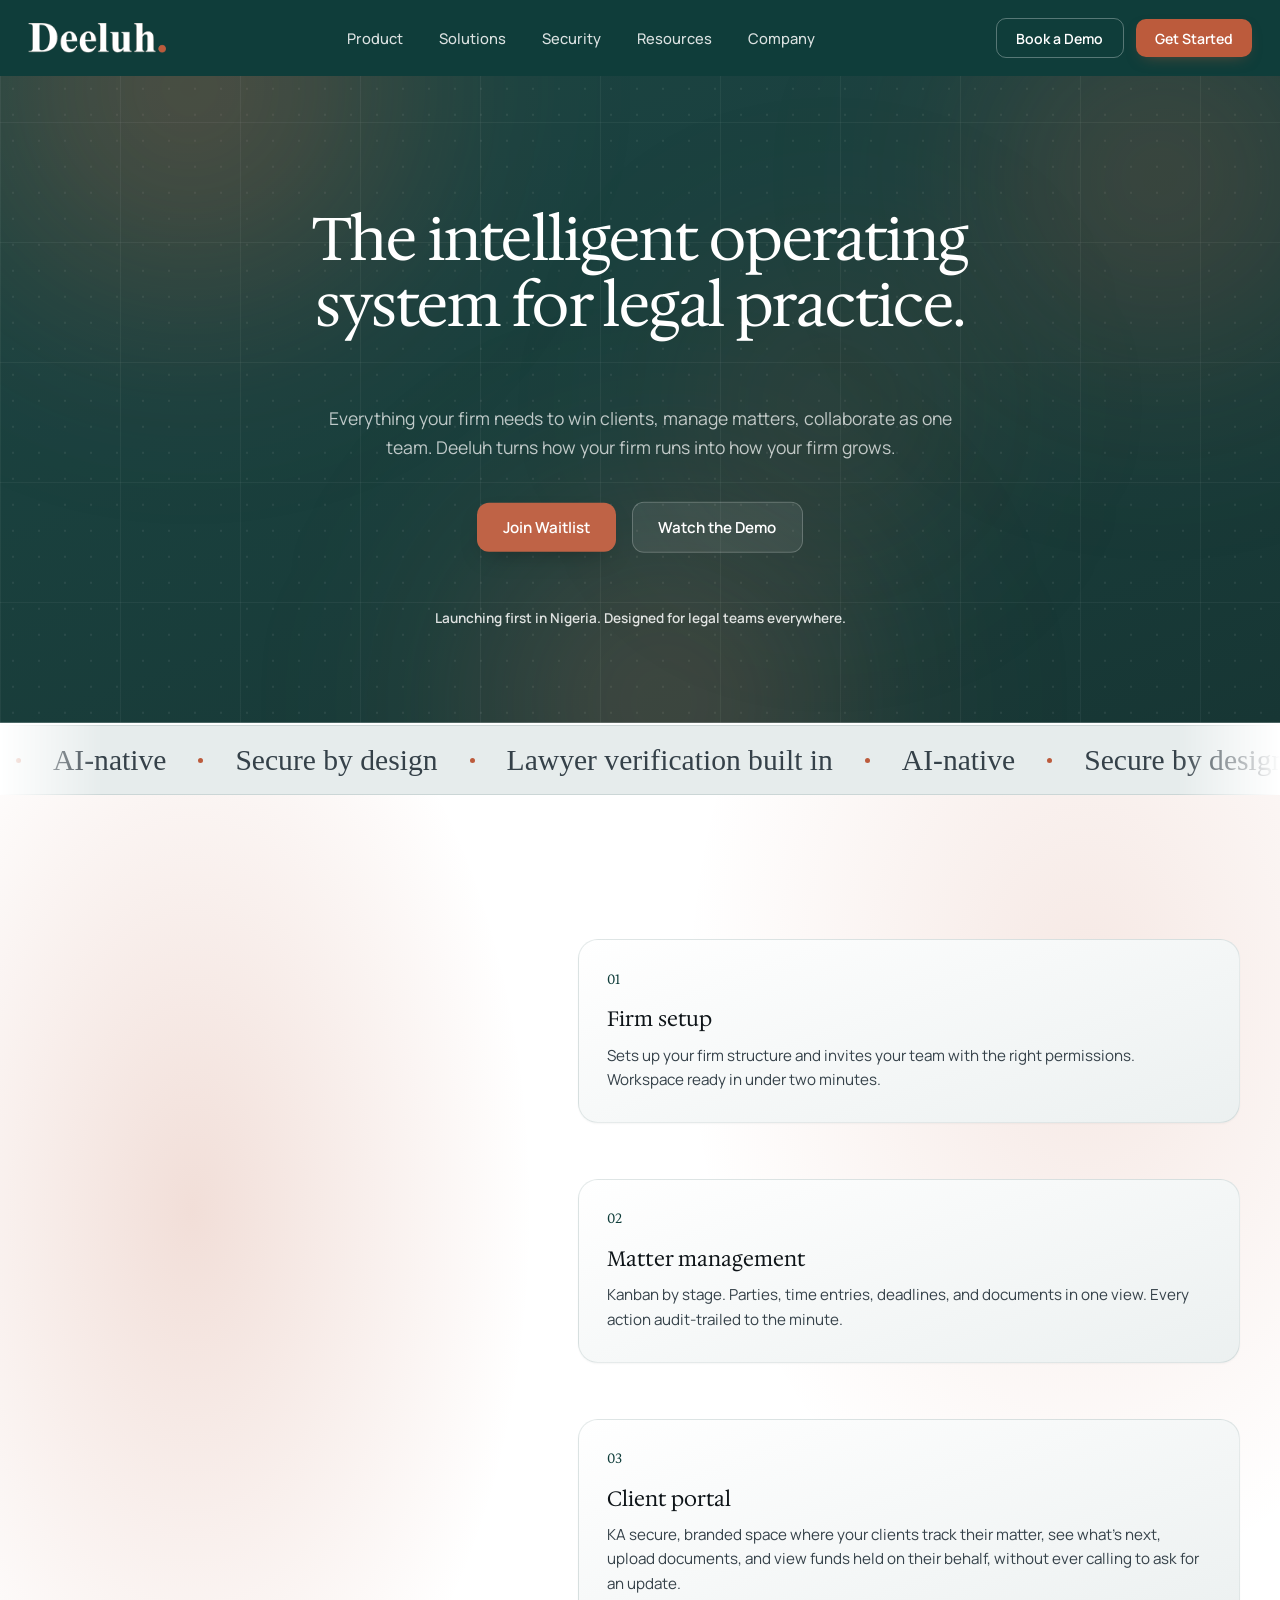
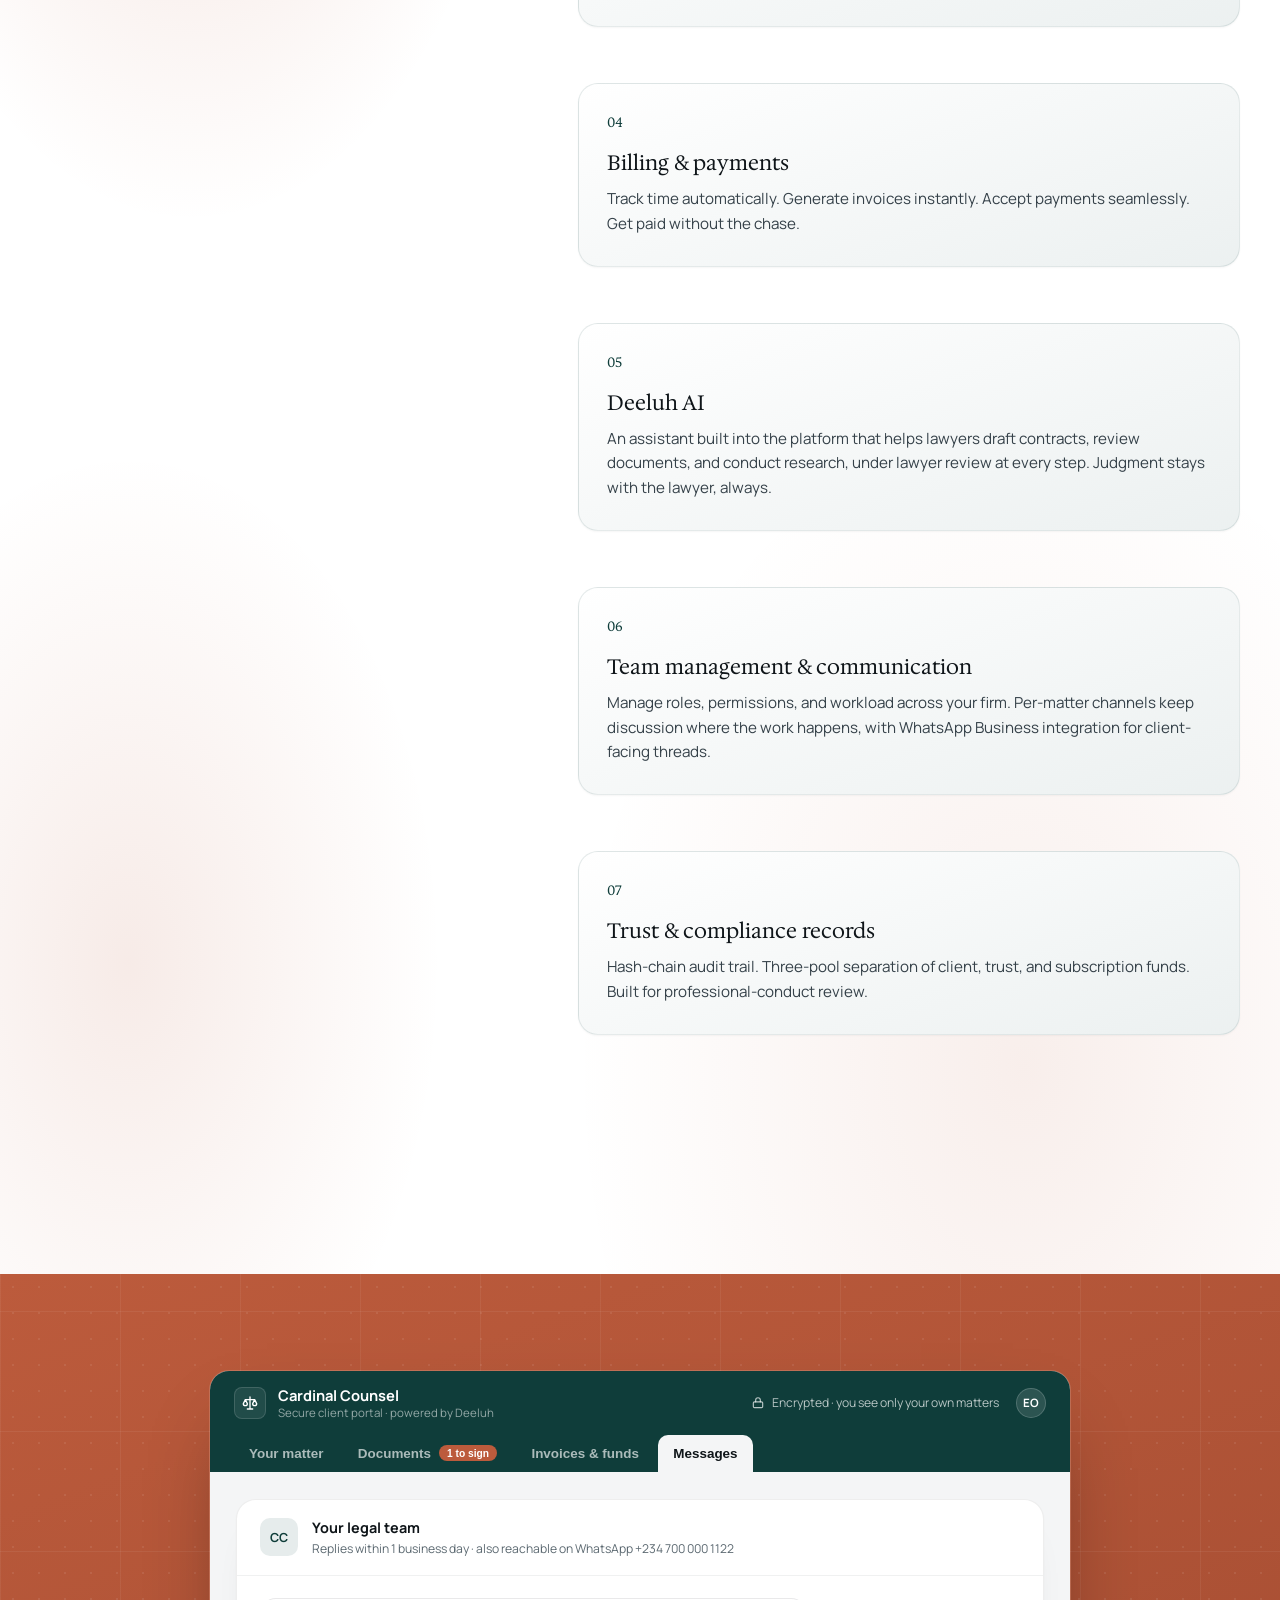
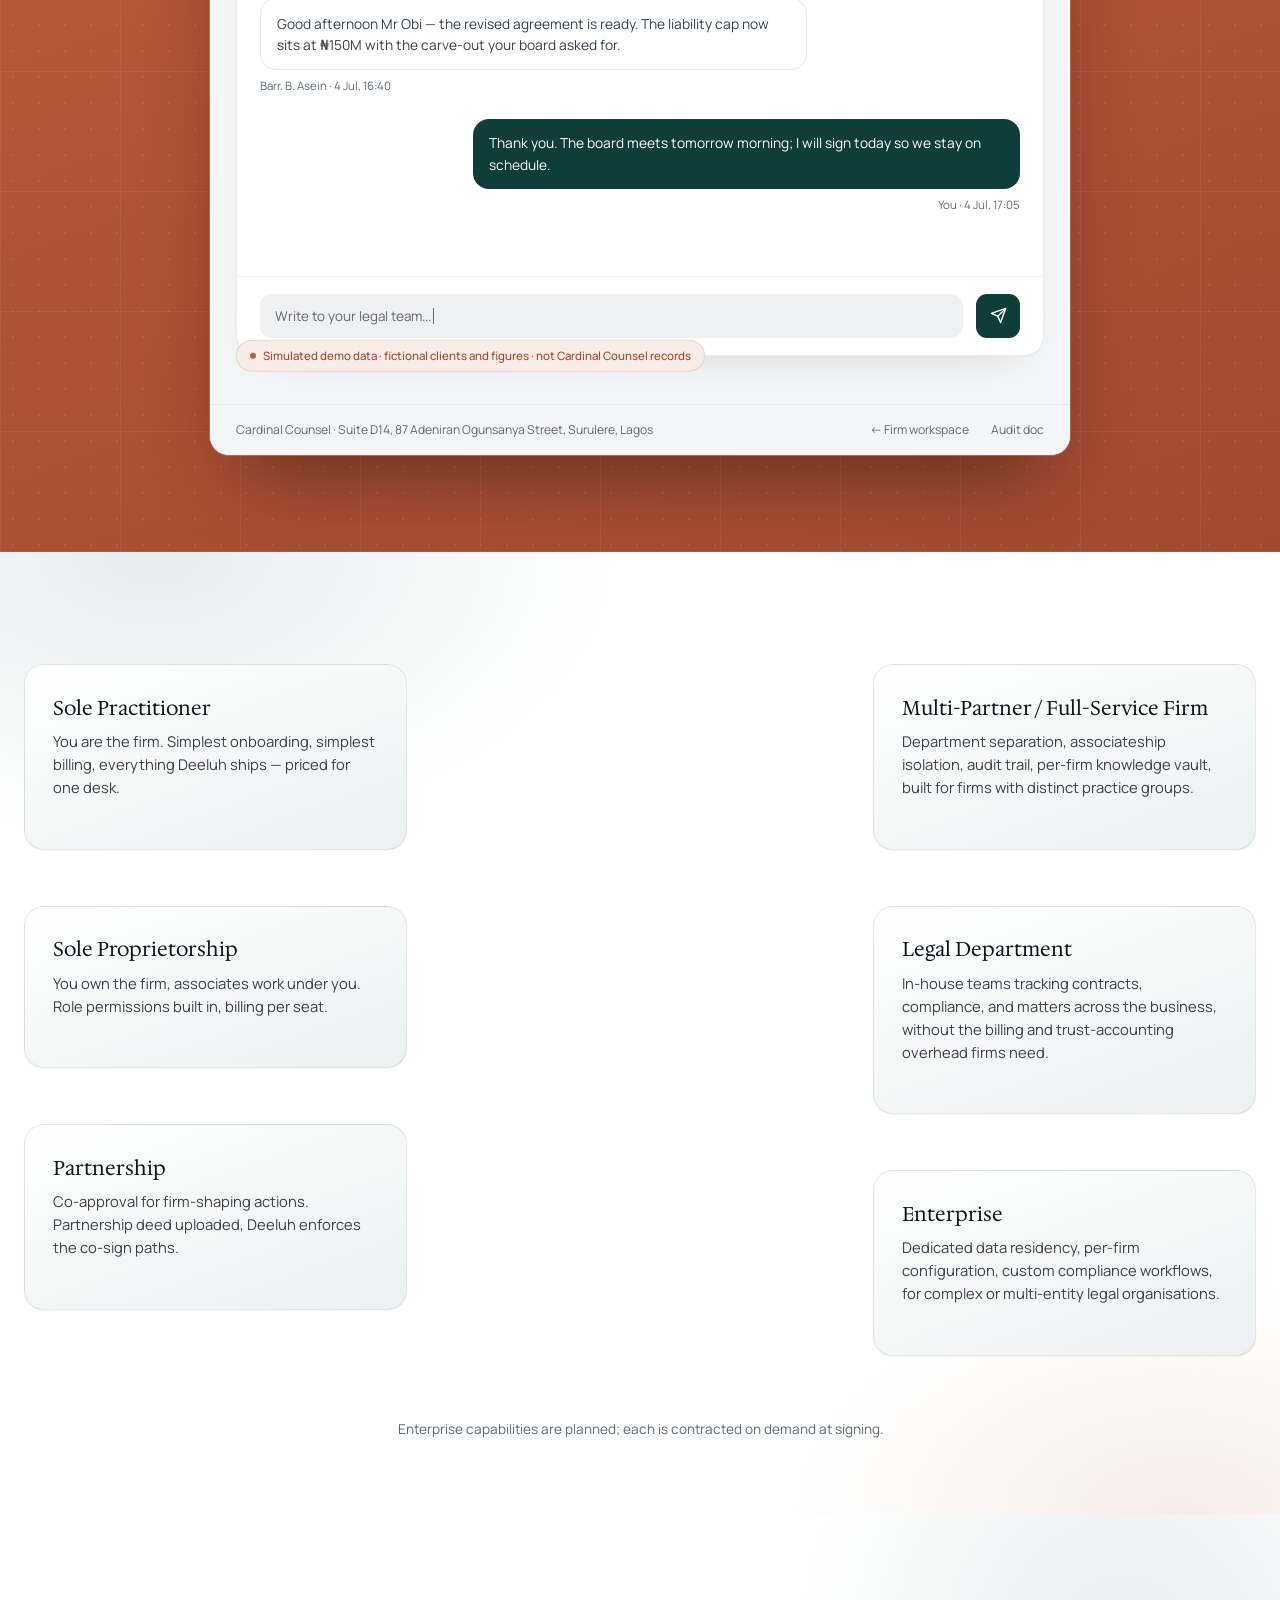
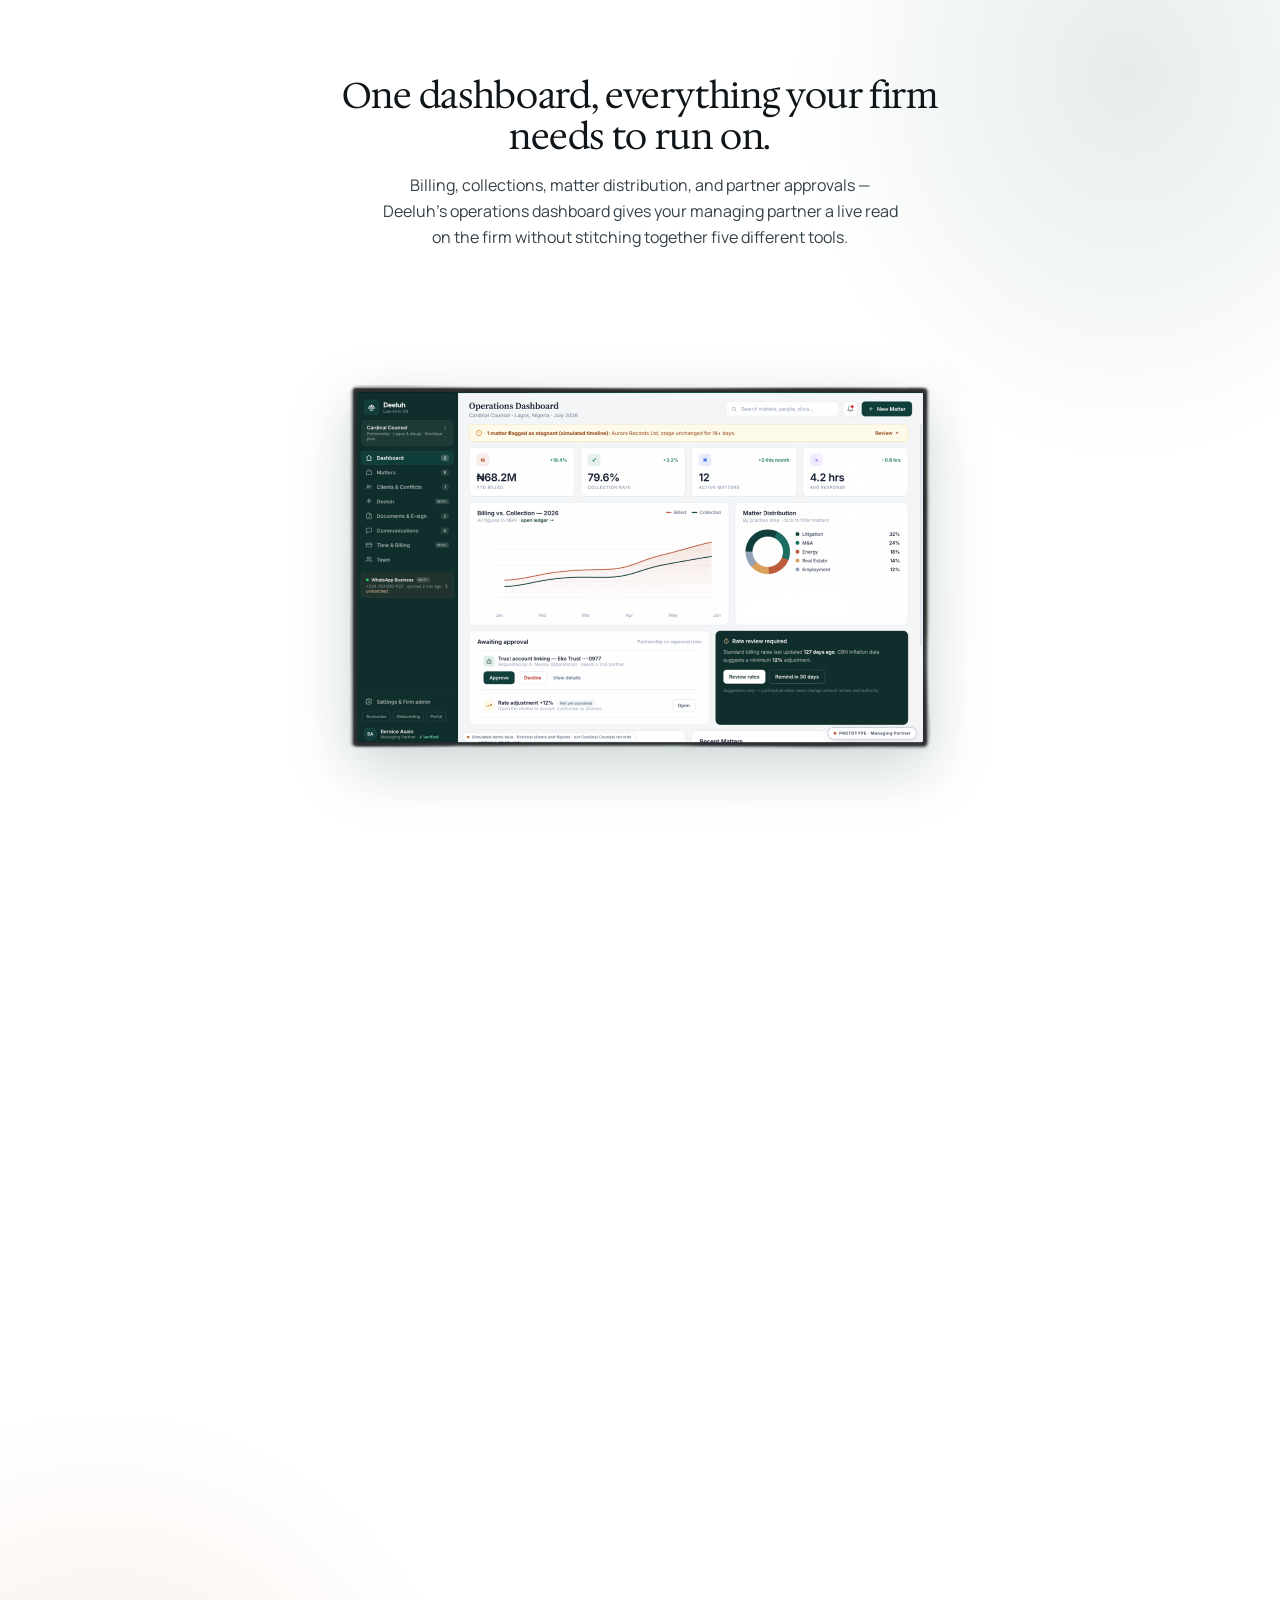
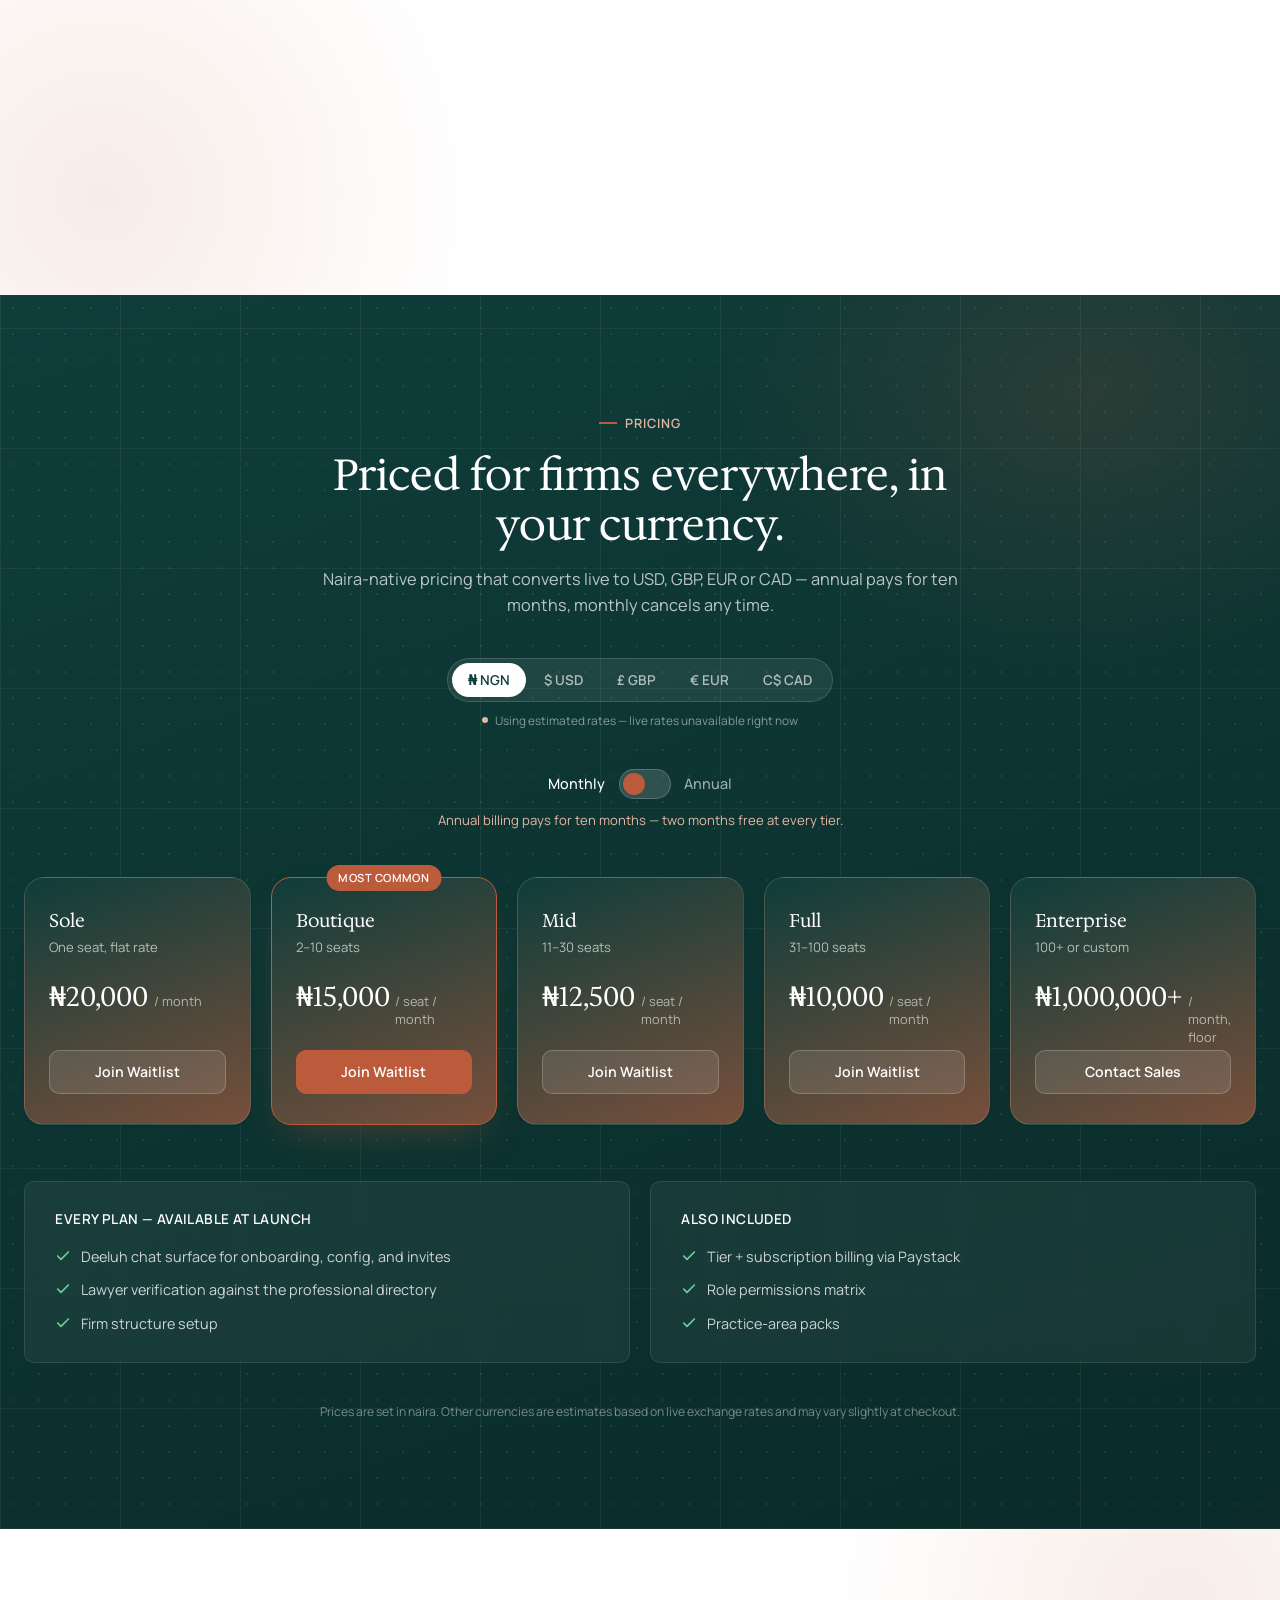
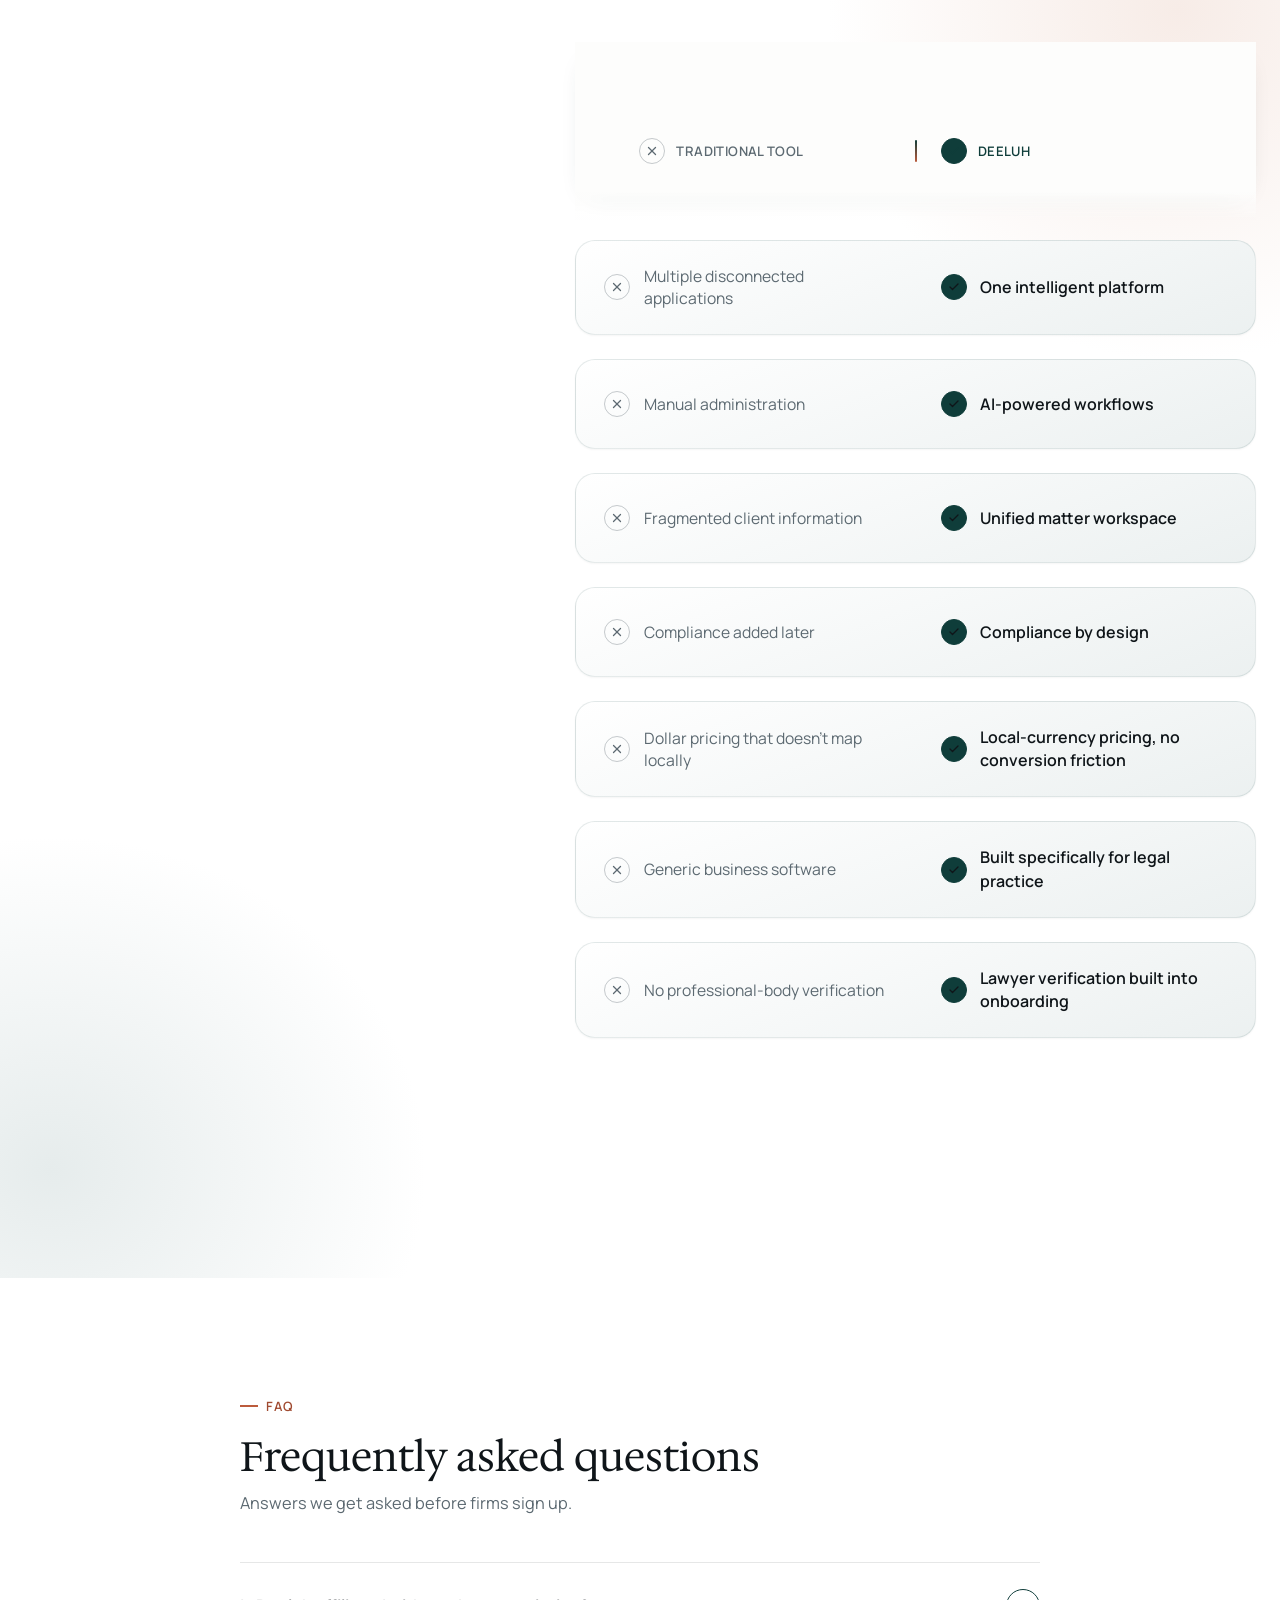
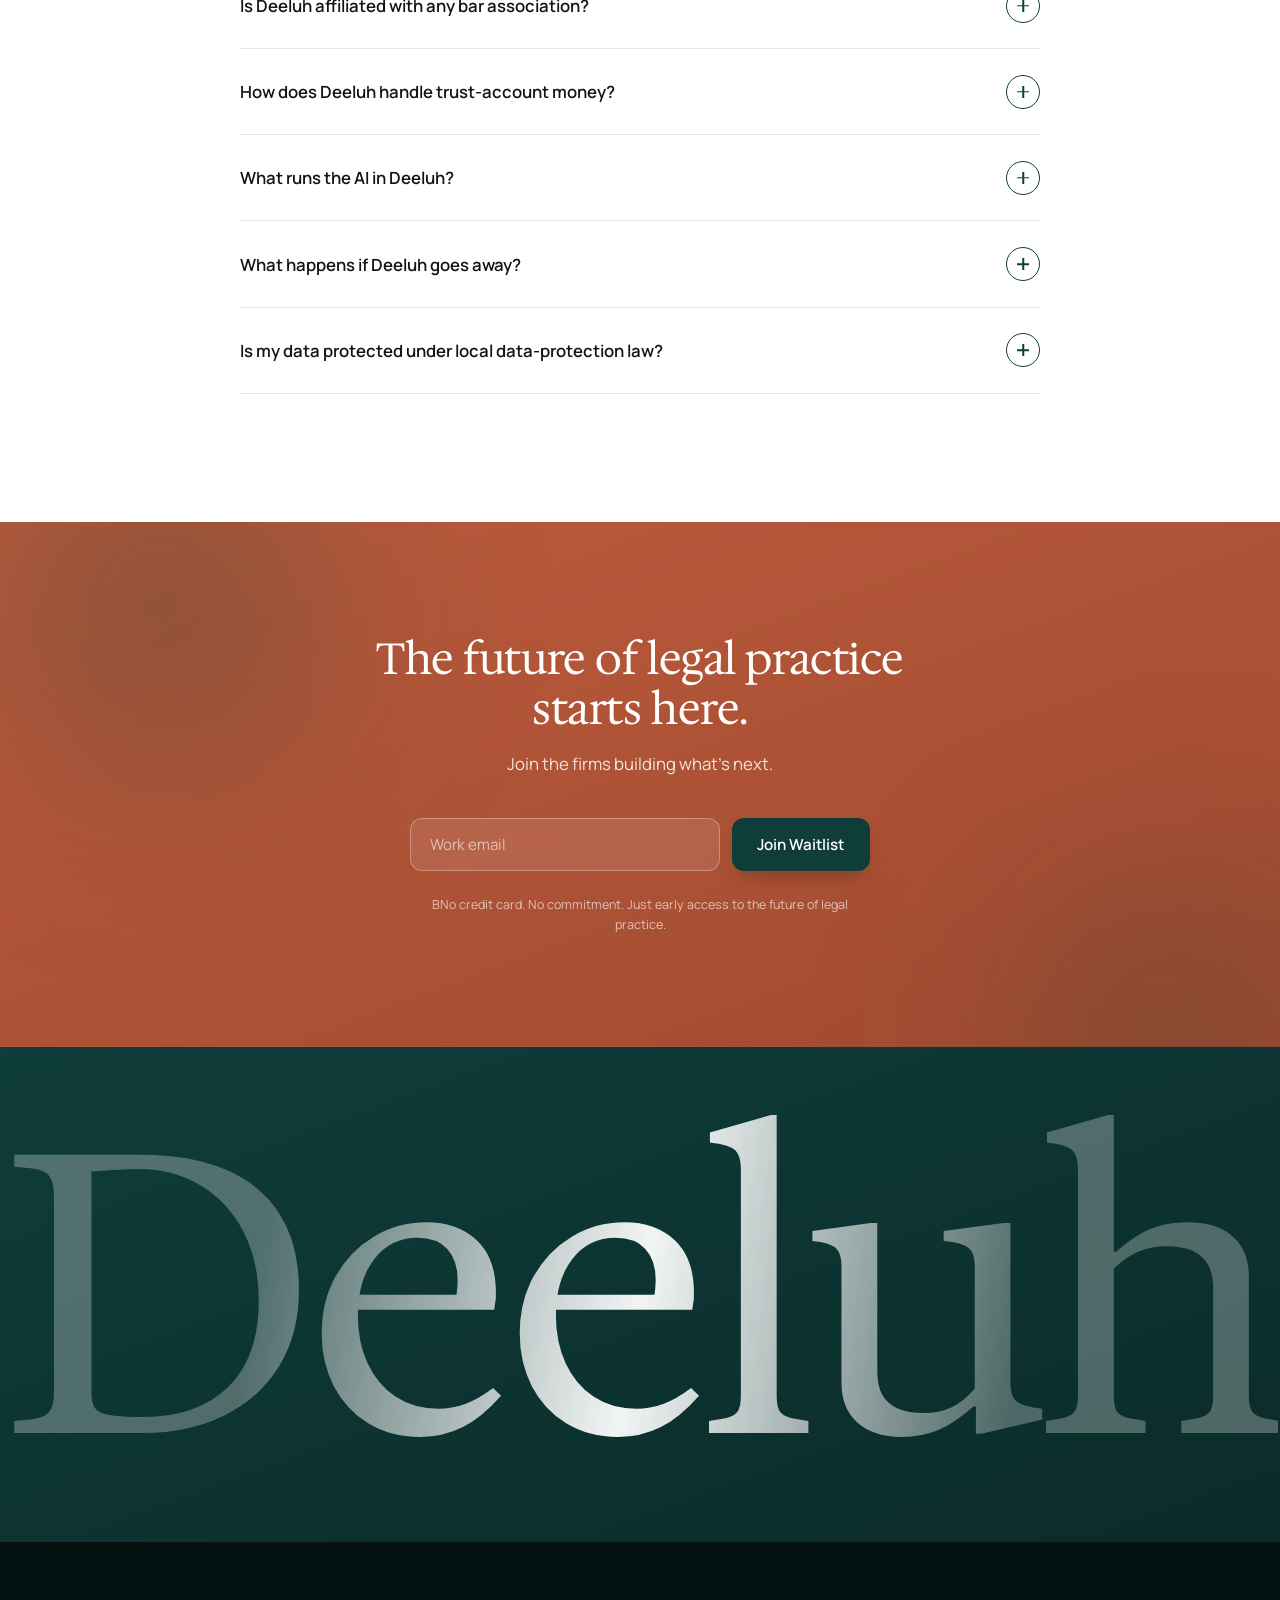
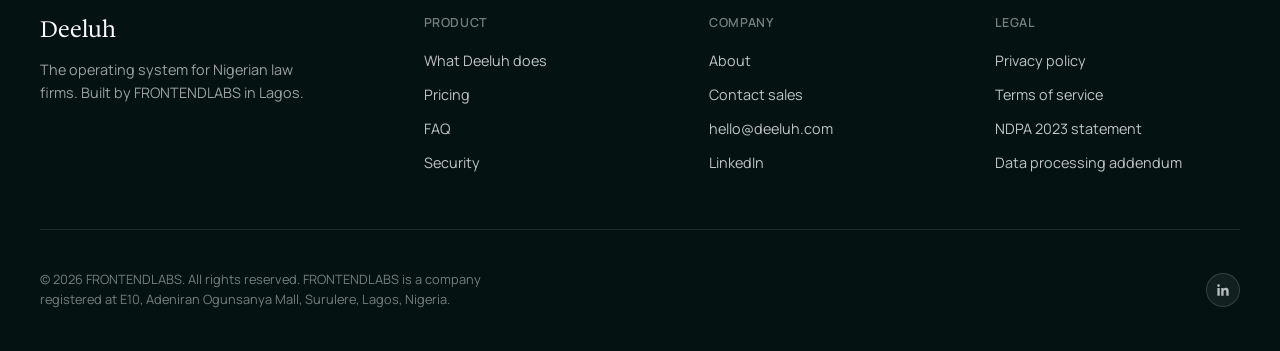
==== commit 63b6b180: "Update index.html" ====
--- a/index.html
+++ b/index.html
@@ -3,7 +3,7 @@
 <head>
 <meta charset="UTF-8">
 <meta name="viewport" content="width=device-width, initial-scale=1.0">
-<title>Deeluh — The intelligent operating system for legal practice</title>
+<title>Deeluh</title>
 <link rel="icon" type="image/png" href="/assets/images/deeluh-app-icon-teal.png">
 <link rel="preconnect" href="https://fonts.googleapis.com">
 <link rel="preconnect" href="https://fonts.gstatic.com" crossorigin>
@@ -93,107 +93,104 @@
     padding: 13rem 1.5rem 6rem;
     background: linear-gradient(160deg, var(--brand-primary) 0%, var(--brand-primary-hover) 100%);
     overflow: hidden;
-  }
-
-  /* ==========================================================
-     APPLE-STYLE AURORA — soft, blended, slowly drifting color
-     fields (screen blend mode), instead of separate visible blobs
-     ========================================================== */
-     .hero {
-    isolation: isolate; /* keeps the blend modes contained to this section */
-  }
-
-  .hero__aurora {
+    isolation: isolate;
+  }
+
+  .hero::before {
+    content: "";
     position: absolute;
-    border-radius: 50%;
-    filter: blur(110px);
+    inset: 0;
+    background-image: radial-gradient(rgba(255, 255, 255, 0.07) 1px, transparent 1.5px);
+    background-size: 26px 26px;
+    z-index: 0;
     pointer-events: none;
-    z-index: 0;
-    mix-blend-mode: screen; /* overlapping colors brighten/blend into each other, like Apple's glow */
-    will-change: transform;
-  }
-
-  .hero__aurora--one {
-    width: 60vw;
-    height: 60vw;
-    max-width: 780px;
-    max-height: 780px;
-    top: -20%;
-    left: -10%;
-    background: radial-gradient(circle, rgba(188, 91, 60, 0.55) 0%, transparent 70%);
-    animation: aurora-drift-a 34s cubic-bezier(0.45, 0, 0.55, 1) infinite;
-  }
-
-  .hero__aurora--two {
-    width: 55vw;
-    height: 55vw;
-    max-width: 700px;
-    max-height: 700px;
-    top: -10%;
-    right: -15%;
-    background: radial-gradient(circle, rgba(15, 61, 58, 0.6) 0%, transparent 70%);
-    animation: aurora-drift-b 40s cubic-bezier(0.45, 0, 0.55, 1) infinite;
-    animation-delay: -12s;
-  }
-
-  .hero__aurora--three {
-    width: 50vw;
-    height: 50vw;
-    max-width: 620px;
-    max-height: 620px;
-    bottom: -25%;
-    left: 15%;
-    background: radial-gradient(circle, rgba(217, 119, 87, 0.4) 0%, transparent 70%);
-    animation: aurora-drift-a 46s cubic-bezier(0.45, 0, 0.55, 1) infinite;
-    animation-delay: -26s;
-  }
-
-  .hero__aurora--four {
-    width: 45vw;
-    height: 45vw;
-    max-width: 560px;
-    max-height: 560px;
-    bottom: -15%;
-    right: 5%;
-    background: radial-gradient(circle, rgba(255, 255, 255, 0.18) 0%, transparent 70%);
-    animation: aurora-drift-b 30s cubic-bezier(0.45, 0, 0.55, 1) infinite;
-    animation-delay: -18s;
-  }
-
-  /* long, wide, organic loops — 5 keypoints instead of a simple
-     back-and-forth, so the motion never feels mechanical or like
-     it's obviously "resetting" */
-  @keyframes aurora-drift-a {
-    0%   { transform: translate(0, 0) scale(1) rotate(0deg); }
-    22%  { transform: translate(6%, 8%) scale(1.12) rotate(8deg); }
-    48%  { transform: translate(-4%, 12%) scale(0.94) rotate(-6deg); }
-    74%  { transform: translate(-8%, -4%) scale(1.08) rotate(4deg); }
-    100% { transform: translate(0, 0) scale(1) rotate(0deg); }
-  }
-
-  @keyframes aurora-drift-b {
-    0%   { transform: translate(0, 0) scale(1) rotate(0deg); }
-    26%  { transform: translate(-7%, 6%) scale(0.92) rotate(-7deg); }
-    52%  { transform: translate(5%, -8%) scale(1.1) rotate(6deg); }
-    78%  { transform: translate(8%, 5%) scale(0.96) rotate(-4deg); }
-    100% { transform: translate(0, 0) scale(1) rotate(0deg); }
-  }
-
-  /* soft vignette on top of the aurora, edges gently darkened —
-     keeps focus centered on the headline, same trick Apple uses
-     behind keynote text */
+  }
+
+  /* faint grid lines, ~5% opacity */
   .hero::after {
     content: "";
     position: absolute;
     inset: 0;
-    background: radial-gradient(60% 55% at 50% 35%, transparent 0%, rgba(10, 43, 41, 0.35) 100%);
+    background-image:
+      repeating-linear-gradient(90deg, rgba(255,255,255,0.05) 0 1px, transparent 1px 120px),
+      repeating-linear-gradient(0deg, rgba(255,255,255,0.05) 0 1px, transparent 1px 120px);
+    z-index: 0;
     pointer-events: none;
-    z-index: 1;
+  }
+
+  .hero__mesh {
+    position: absolute;
+    border-radius: 50%;
+    filter: blur(90px);
+    pointer-events: none;
+    z-index: 0;
+  }
+
+  /* each blob travels a slow, wide loop around the section — staggered
+     timing/paths so they never feel like they're moving in sync */
+  .hero__mesh--one {
+    width: 620px;
+    height: 620px;
+    top: -220px;
+    left: -120px;
+    background: radial-gradient(circle, rgba(188, 91, 60, 0.42) 0%, transparent 70%);
+    animation: mesh-drift-a 22s ease-in-out infinite;
+  }
+
+  .hero__mesh--two {
+    width: 520px;
+    height: 520px;
+    top: -80px;
+    right: -140px;
+    background: radial-gradient(circle, rgba(188, 91, 60, 0.32) 0%, transparent 70%);
+    animation: mesh-drift-b 26s ease-in-out infinite;
+    animation-delay: -6s;
+  }
+
+  .hero__mesh--three {
+    width: 560px;
+    height: 560px;
+    bottom: -260px;
+    left: 30%;
+    background: radial-gradient(circle, rgba(217, 119, 87, 0.30) 0%, transparent 70%);
+    animation: mesh-drift-a 30s ease-in-out infinite;
+    animation-delay: -14s;
+  }
+
+  .hero__mesh--four {
+    width: 380px;
+    height: 380px;
+    top: 30%;
+    left: 50%;
+    background: radial-gradient(circle, rgba(188, 91, 60, 0.22) 0%, transparent 70%);
+    animation: mesh-drift-b 24s ease-in-out infinite;
+    animation-delay: -10s;
+  }
+
+  /* long, wide, organic loops — 5 keypoints instead of a simple
+     back-and-forth, so the motion never feels mechanical or like
+     it's obviously "resetting" */
+     @keyframes mesh-drift-a {
+    0%   { transform: translate(0, 0) scale(1); }
+    25%  { transform: translate(60px, 40px) scale(1.08); }
+    50%  { transform: translate(20px, 90px) scale(0.96); }
+    75%  { transform: translate(-40px, 30px) scale(1.05); }
+    100% { transform: translate(0, 0) scale(1); }
+  }
+
+  @keyframes mesh-drift-b {
+    0%   { transform: translate(0, 0) scale(1); }
+    25%  { transform: translate(-50px, 60px) scale(0.95); }
+    50%  { transform: translate(-90px, -20px) scale(1.08); }
+    75%  { transform: translate(-30px, -60px) scale(1); }
+    100% { transform: translate(0, 0) scale(1); }
   }
 
   @media (prefers-reduced-motion: reduce) {
-    .hero__aurora { animation: none; }
-  }
+    .hero__mesh { animation: none; }
+  }
+
+
 
   /* ==========================================================
      CONTENT — centered SaaS-style hero
@@ -603,22 +600,65 @@
      APP SCREEN RECORD DEMO SECTION
      ========================================================== */
      .portal-demo-section {
+    position: relative;
     padding: 6rem 1.5rem;
-    background-color: #fff;
+    background: linear-gradient(160deg, var(--brand-clay) 0%, var(--brand-clay-hover) 100%);
+    overflow: hidden;
+    isolation: isolate;
+  }
+
+  /* dot grid, ~7% opacity */
+  .portal-demo-section::before {
+    content: "";
+    position: absolute;
+    inset: 0;
+    background-image: radial-gradient(rgba(255, 255, 255, 0.08) 1px, transparent 1.5px);
+    background-size: 26px 26px;
+    z-index: 0;
+    pointer-events: none;
+  }
+
+  /* faint grid lines, ~5% opacity */
+  .portal-demo-section::after {
+    content: "";
+    position: absolute;
+    inset: 0;
     background-image:
-      radial-gradient(40% 36% at 88% 6%, var(--brand-primary-tint) 0%, transparent 65%),
-      radial-gradient(42% 34% at 8% 96%, var(--brand-clay-tint) 0%, transparent 65%);
-    background-repeat: no-repeat;
+      repeating-linear-gradient(90deg, rgba(255,255,255,0.06) 0 1px, transparent 1px 120px),
+      repeating-linear-gradient(0deg, rgba(255,255,255,0.06) 0 1px, transparent 1px 120px);
+    z-index: 0;
+    pointer-events: none;
+  }
+
+  .portal-demo-glow {
+    position: absolute;
+    border-radius: 50%;
+    filter: blur(100px);
+    mix-blend-mode: screen;
+    pointer-events: none;
+    z-index: 0;
+  }
+  .portal-demo-glow--one {
+    width: 42vw; height: 42vw; max-width: 520px; max-height: 520px;
+    top: -14%; left: -8%;
+    background: radial-gradient(circle, rgba(15, 61, 58, 0.5) 0%, transparent 70%);
+  }
+  .portal-demo-glow--two {
+    width: 36vw; height: 36vw; max-width: 460px; max-height: 460px;
+    bottom: -16%; right: -6%;
+    background: radial-gradient(circle, rgba(15, 61, 58, 0.4) 0%, transparent 70%);
   }
 
   .portal-demo-frame {
+    position: relative;
+    z-index: 2;
     width: 70%;
     max-width: 1050px;
     margin: 0 auto;
     border-radius: 20px;
     overflow: hidden;
-    border: 1px solid rgba(15, 21, 25, 0.08);
-    box-shadow: 0 40px 80px -30px rgba(15, 21, 25, 0.35);
+    border: 1px solid rgba(255, 255, 255, 0.14);
+    box-shadow: 0 40px 80px -30px rgba(0, 0, 0, 0.45);
   }
 
   /* ==========================================================
@@ -2719,12 +2759,12 @@
             <li><a href="solutions.html">Solutions</a></li>
             <li><a href="javascript:void(0)">Security</a></li>
             <li><a href="javascript:void(0)">Resources</a></li>
-            <li><a href="javascript:void(0)">Company</a></li>
+            <li><a href="company.html">Company</a></li>
           </ul>
       
           <div class="navbar__actions">
             <a href="#demo" class="navbar__btn navbar__btn--ghost">Book a Demo</a>
-            <a href="#waitlist" class="navbar__btn navbar__btn--primary">Get Started</a>
+            <a href="#" class="navbar__btn navbar__btn--primary">Get Started</a>
           </div>
       
           <button class="navbar__burger" id="navBurger" aria-label="Toggle menu" aria-expanded="false">
@@ -2740,11 +2780,11 @@
               <li><a href="solutions.html">Solutions</a></li>
               <li><a href="javascript:void(0)">Security</a></li>
               <li><a href="javascript:void(0)">Resources</a></li>
-              <li><a href="javascript:void(0)">Company</a></li>
+              <li><a href="company.html">Company</a></li>
             </ul>
             <div class="navbar__mobile-actions">
               <a href="#demo" class="navbar__btn navbar__btn--ghost">Book a Demo</a>
-              <a href="#waitlist" class="navbar__btn navbar__btn--primary">Get Started</a>
+              <a href="#" class="navbar__btn navbar__btn--primary">Get Started</a>
             </div>
           </div>
         </div>
@@ -2782,10 +2822,10 @@
 <!-- HERO SECTION -->
 
 <section class="hero">
-  <span class="hero__aurora hero__aurora--one"></span>
-  <span class="hero__aurora hero__aurora--two"></span>
-  <span class="hero__aurora hero__aurora--three"></span>
-  <span class="hero__aurora hero__aurora--four"></span>
+  <span class="hero__mesh hero__mesh--one"></span>
+  <span class="hero__mesh hero__mesh--two"></span>
+  <span class="hero__mesh hero__mesh--three"></span>
+  <span class="hero__mesh hero__mesh--four"></span>
       
         <div class="hero__inner">
           <!-- <span class="hero__badge">Built for Nigerian law firms</span> -->
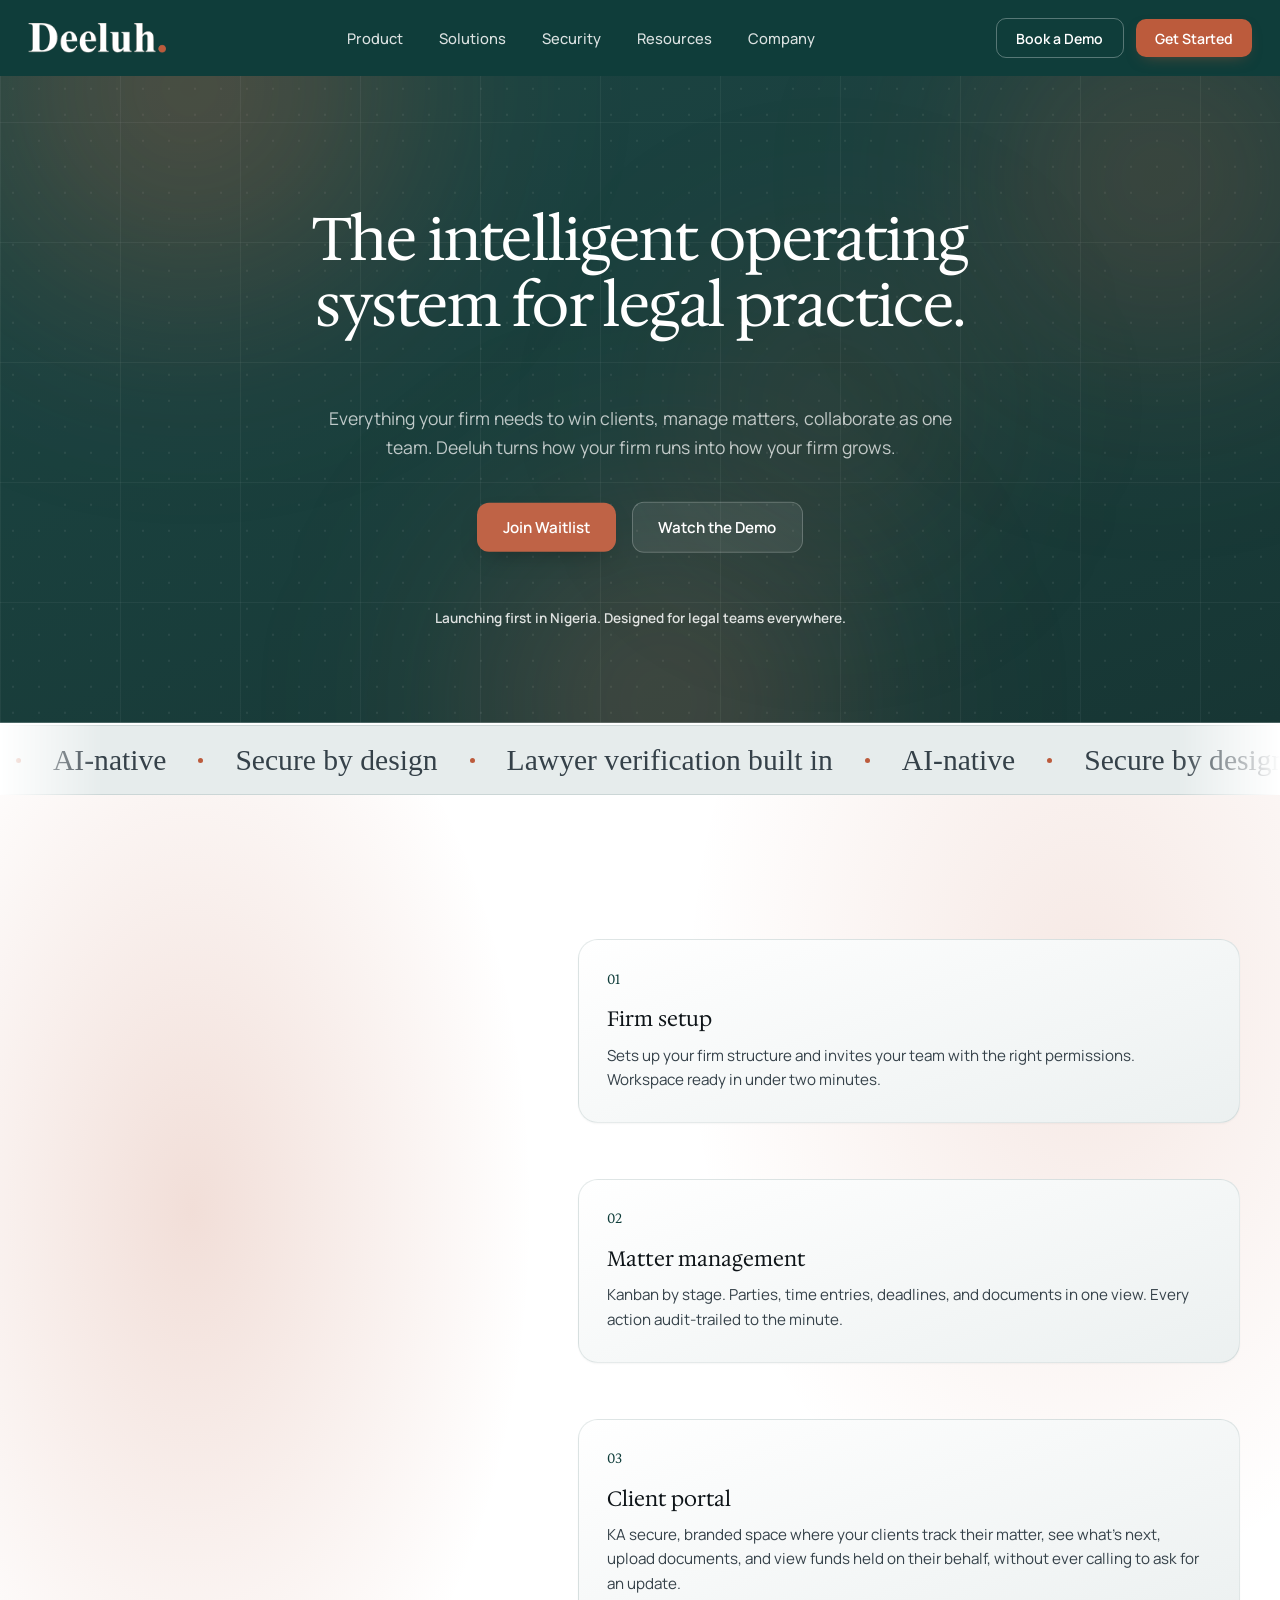
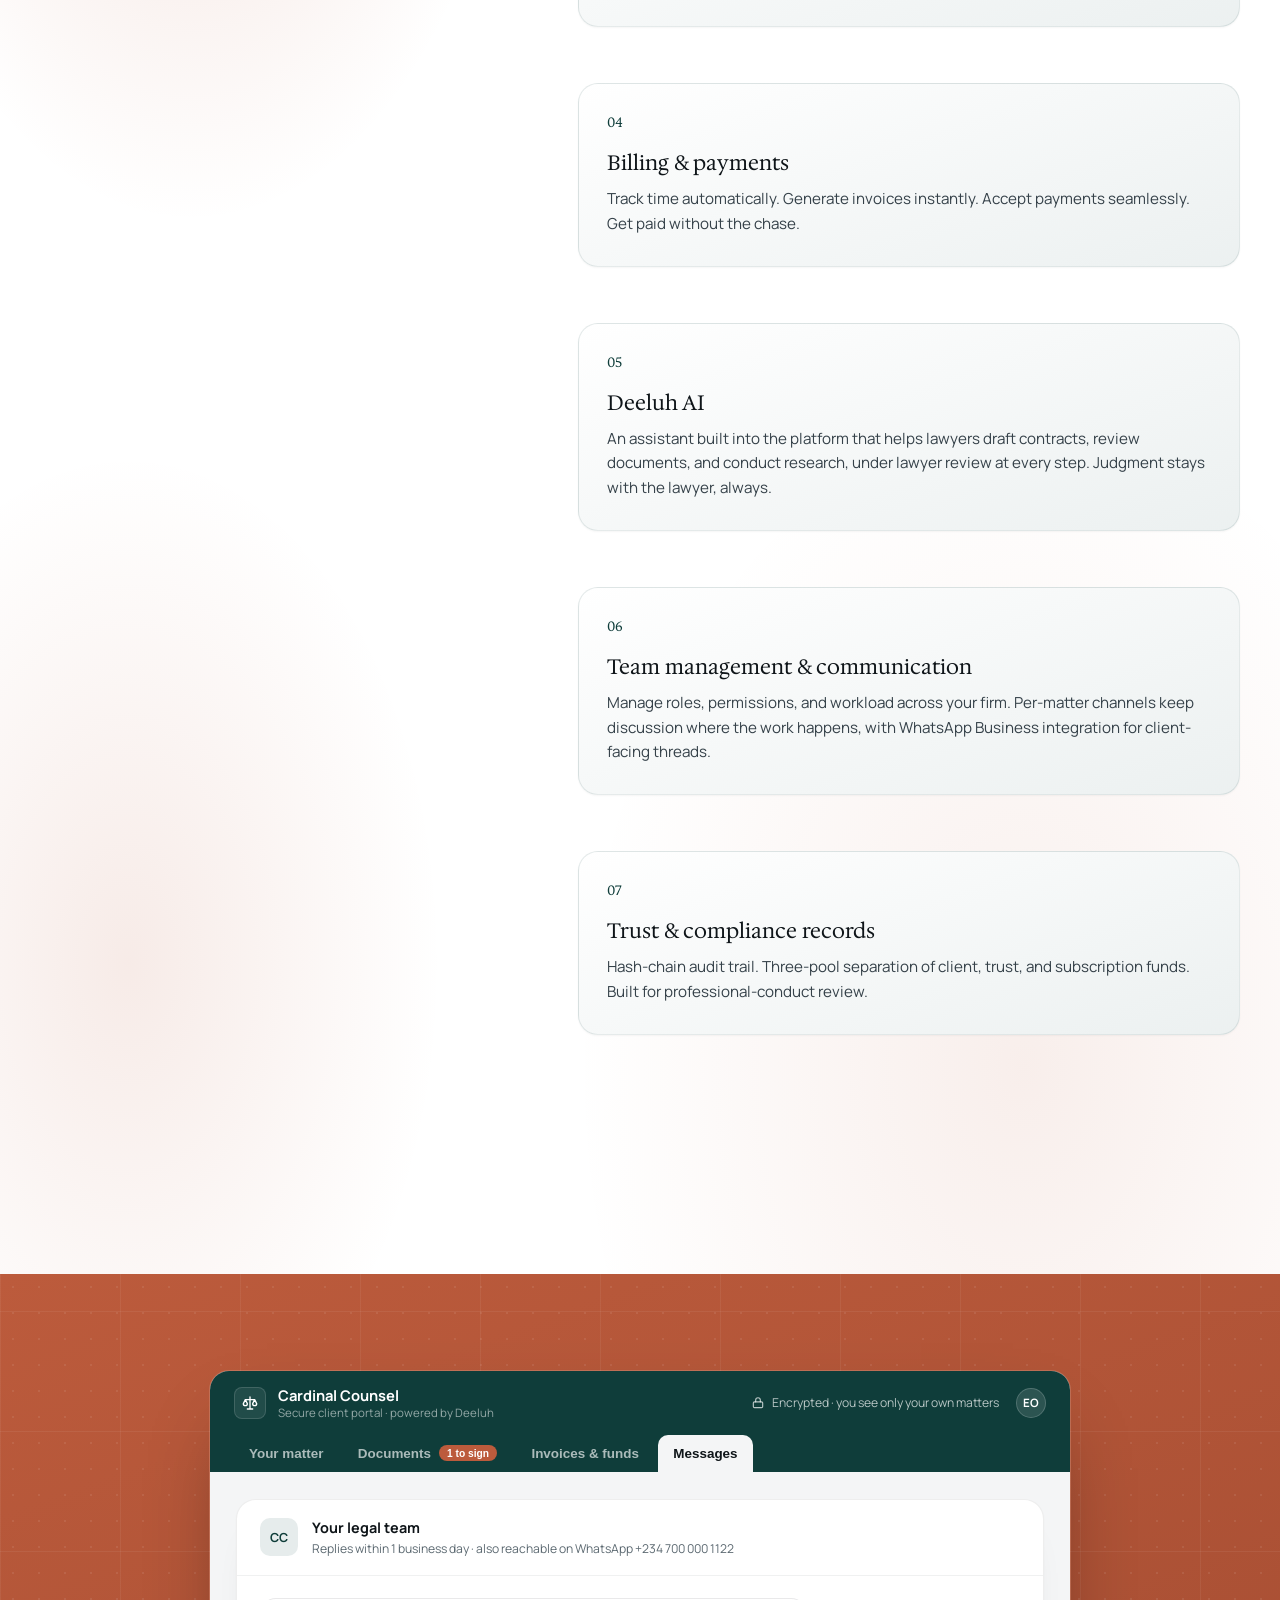
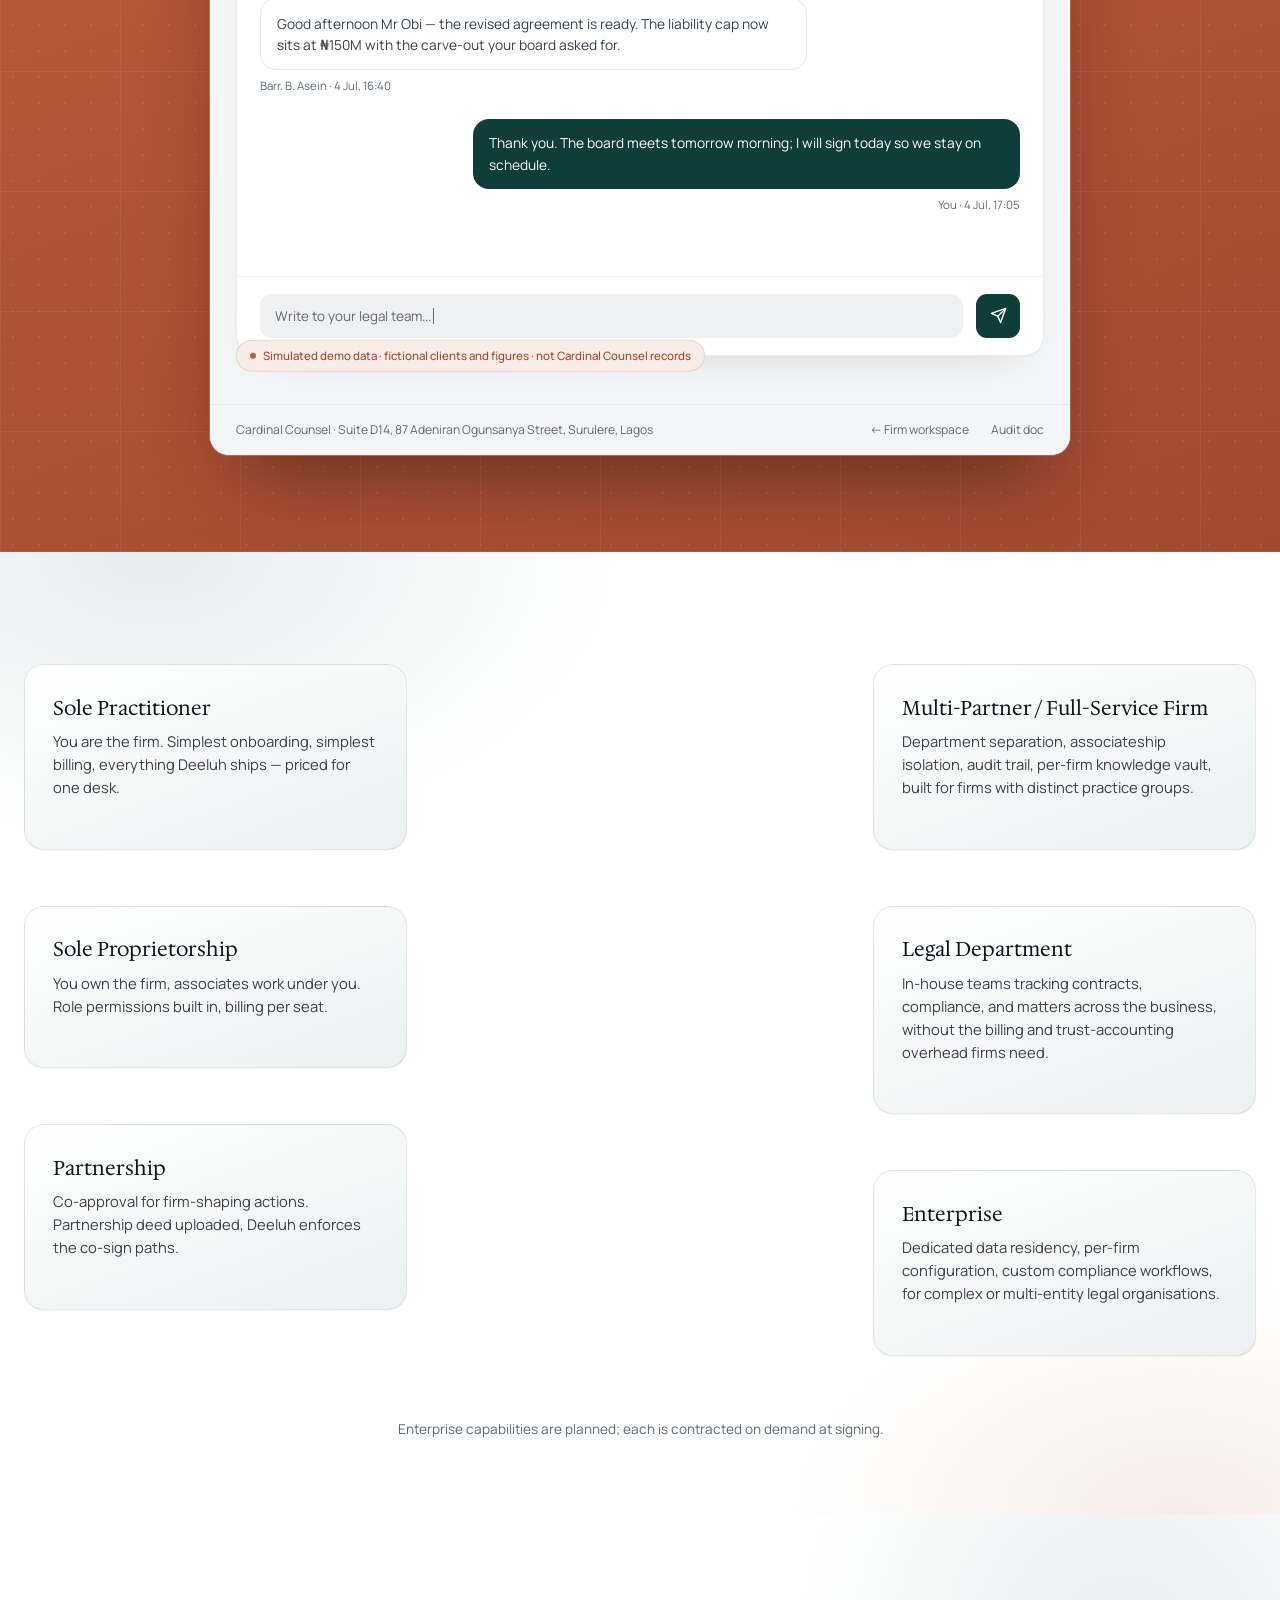
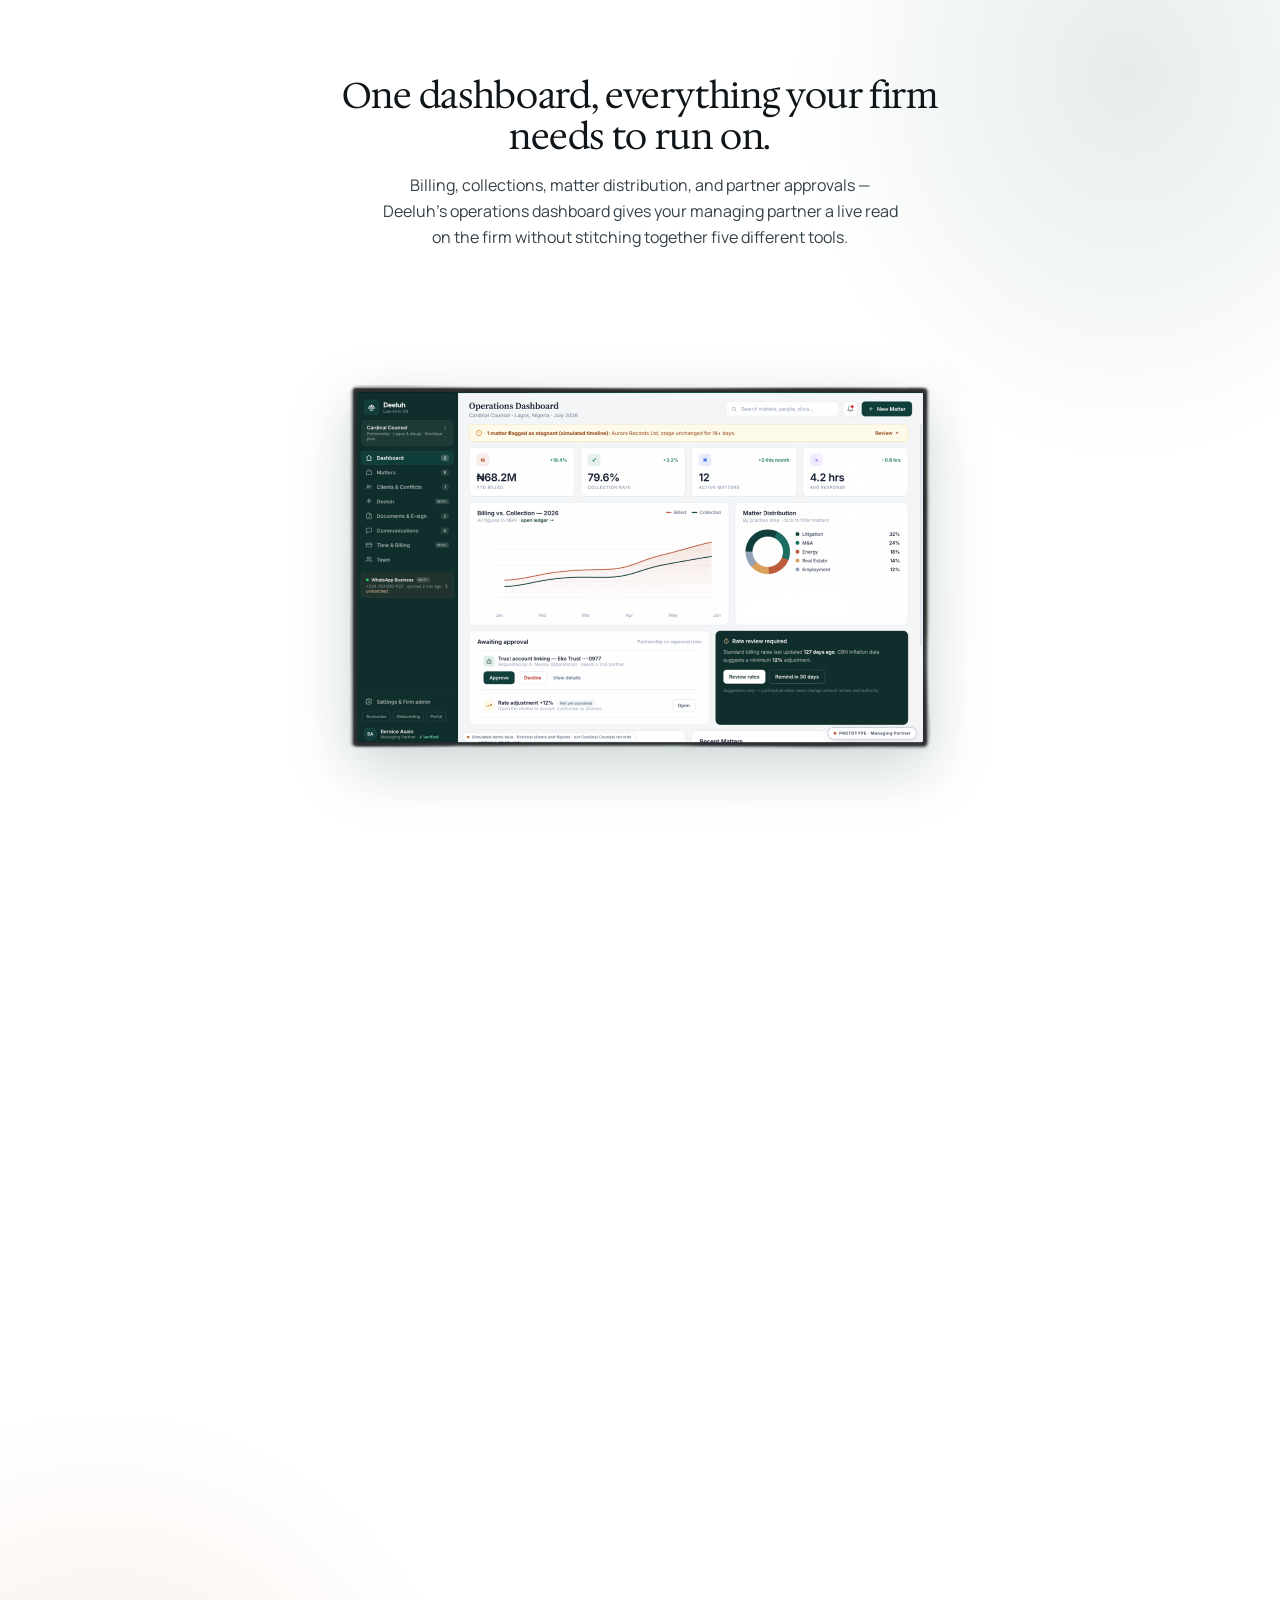
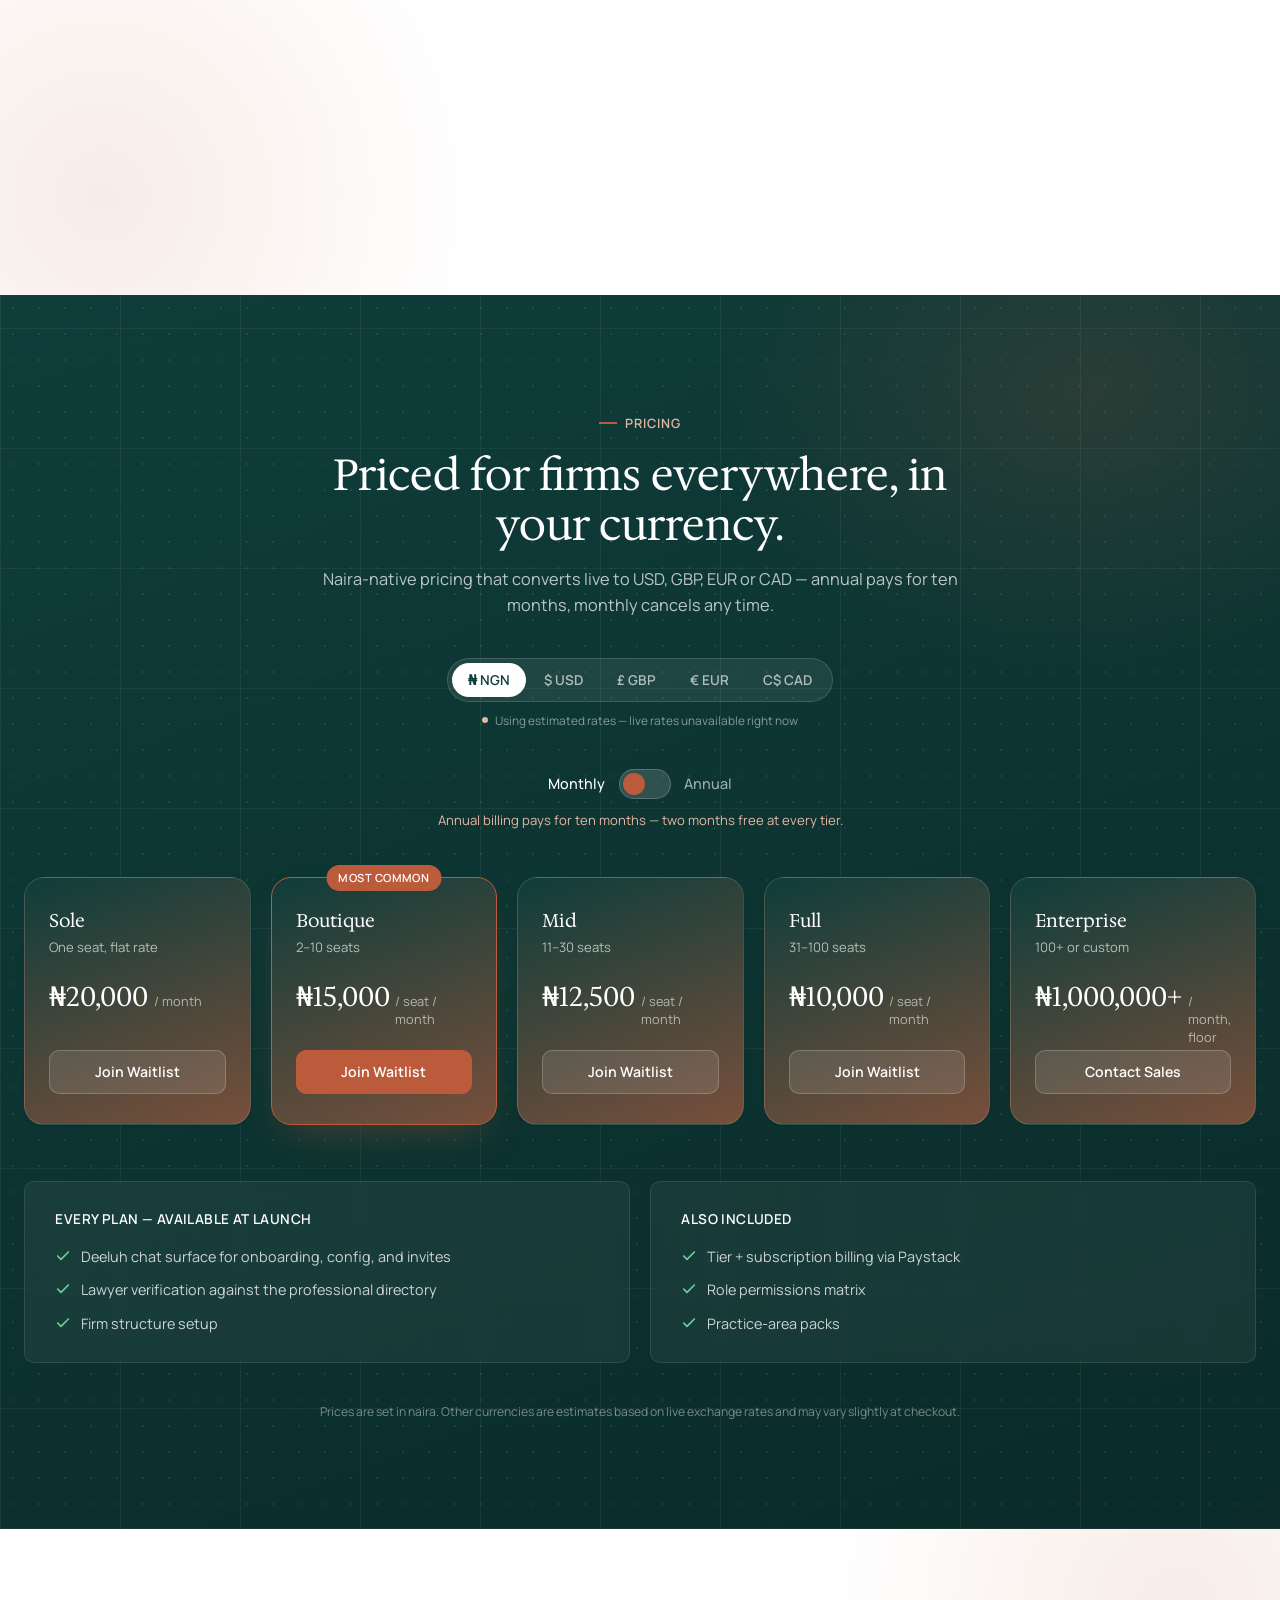
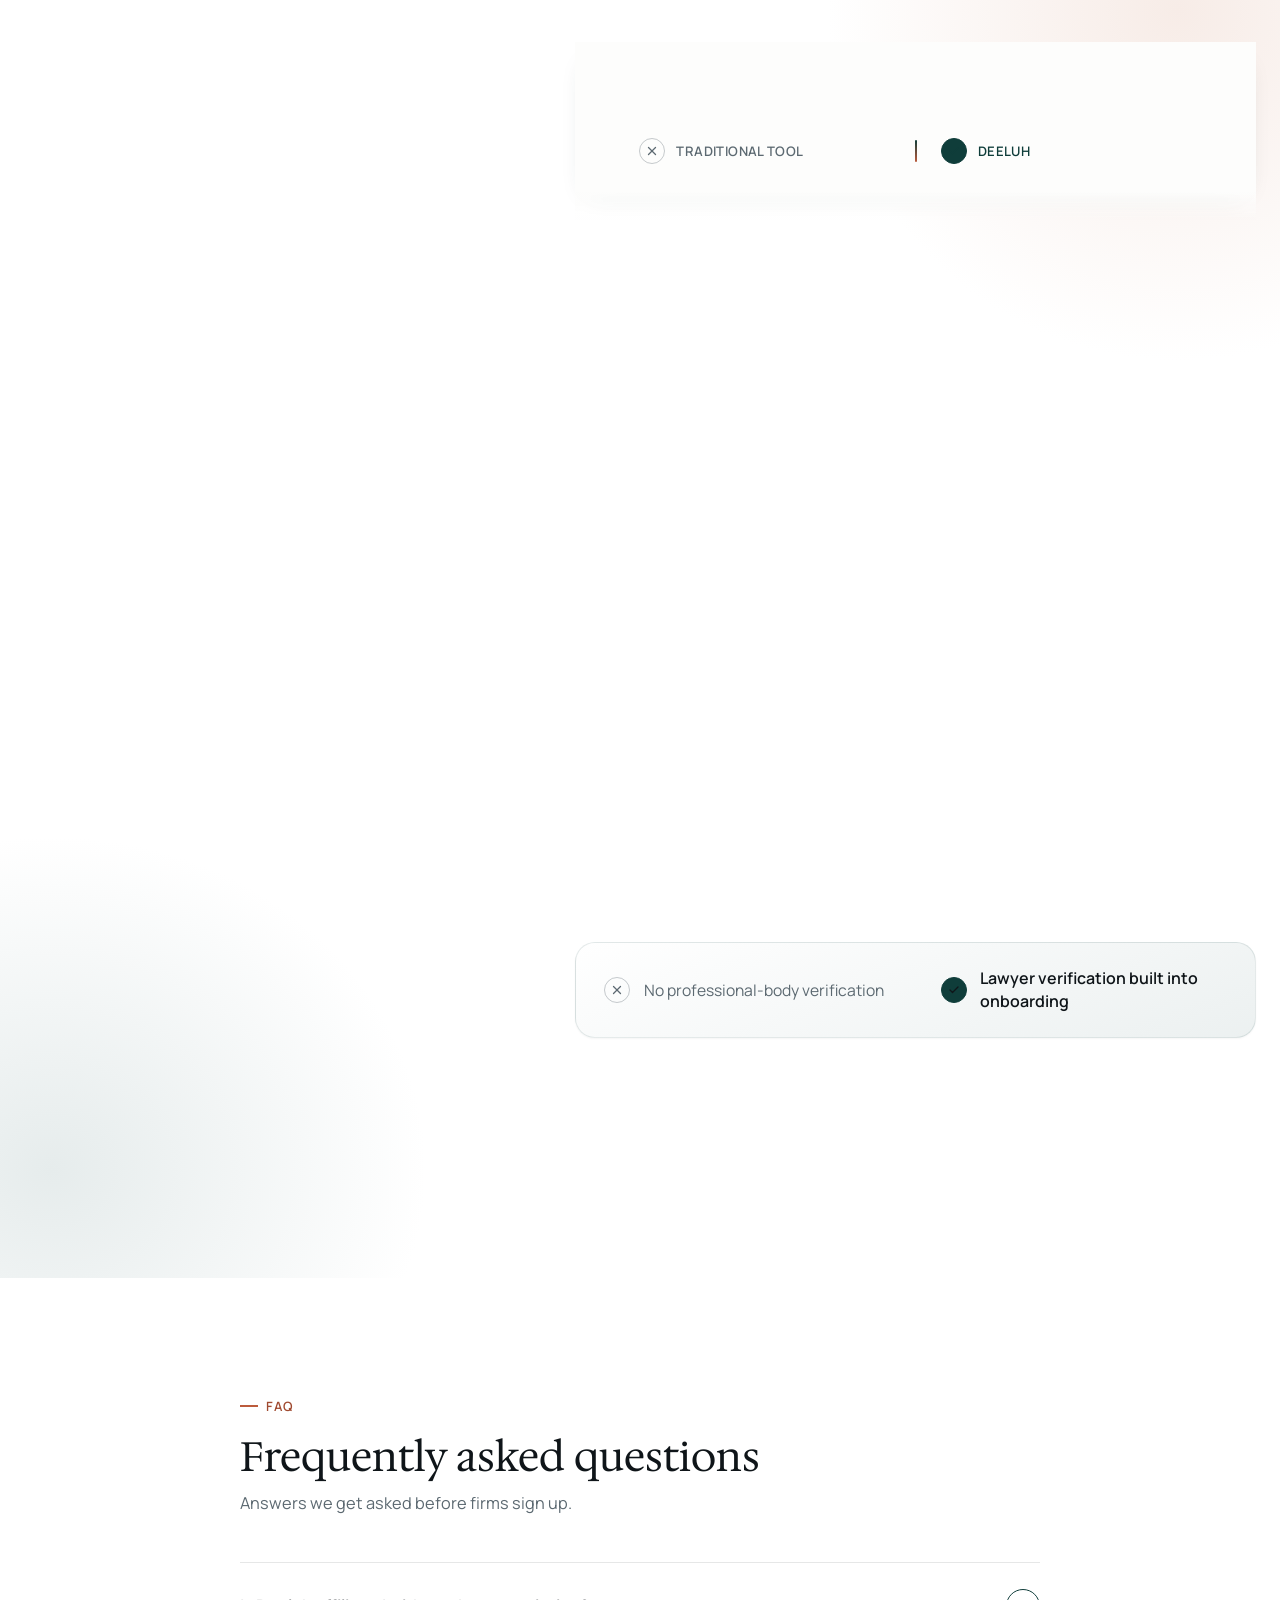
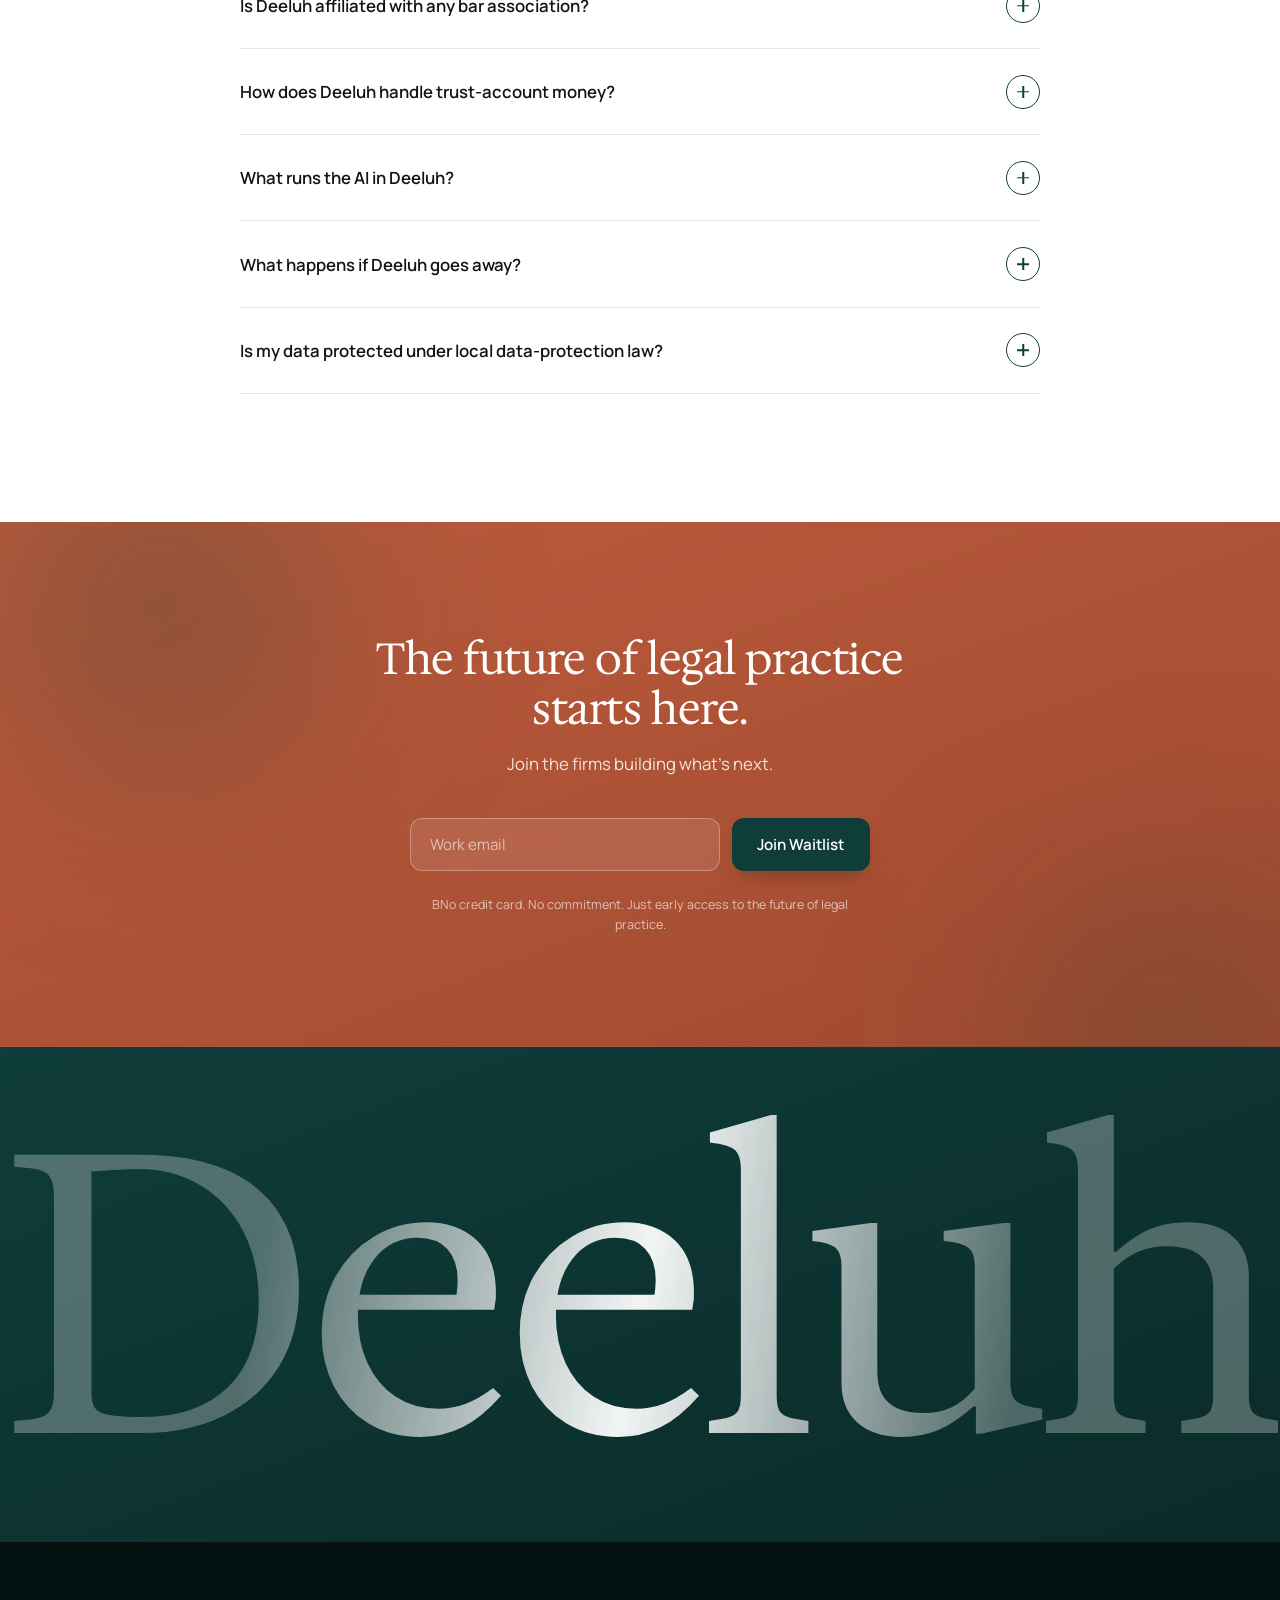
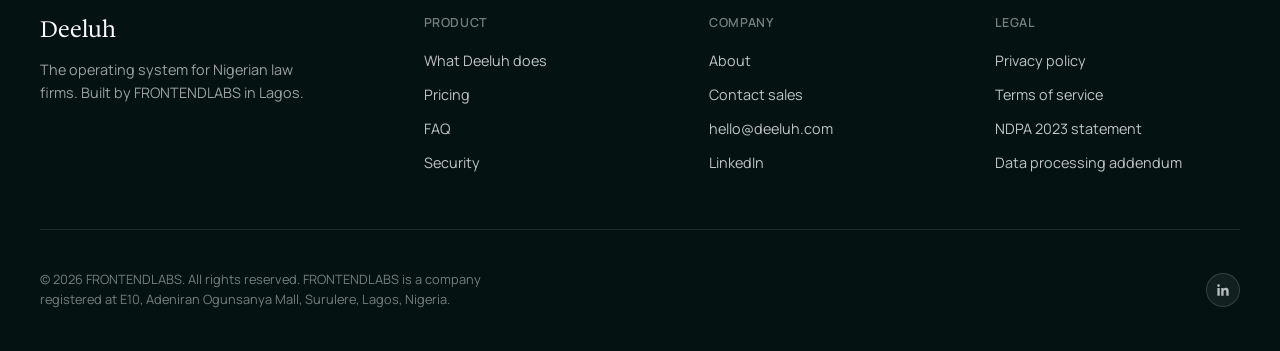
==== commit a563b5e6: "Update index.html" ====
--- a/index.html
+++ b/index.html
@@ -2758,7 +2758,7 @@
             <li><a href="product.html">Product</a></li>
             <li><a href="solutions.html">Solutions</a></li>
             <li><a href="javascript:void(0)">Security</a></li>
-            <li><a href="javascript:void(0)">Resources</a></li>
+            <li><a href="resources.html">Resources</a></li>
             <li><a href="company.html">Company</a></li>
           </ul>
       
@@ -2779,7 +2779,7 @@
               <li><a href="product.html">Product</a></li>
               <li><a href="solutions.html">Solutions</a></li>
               <li><a href="javascript:void(0)">Security</a></li>
-              <li><a href="javascript:void(0)">Resources</a></li>
+              <li><a href="resources.html">Resources</a></li>
               <li><a href="company.html">Company</a></li>
             </ul>
             <div class="navbar__mobile-actions">
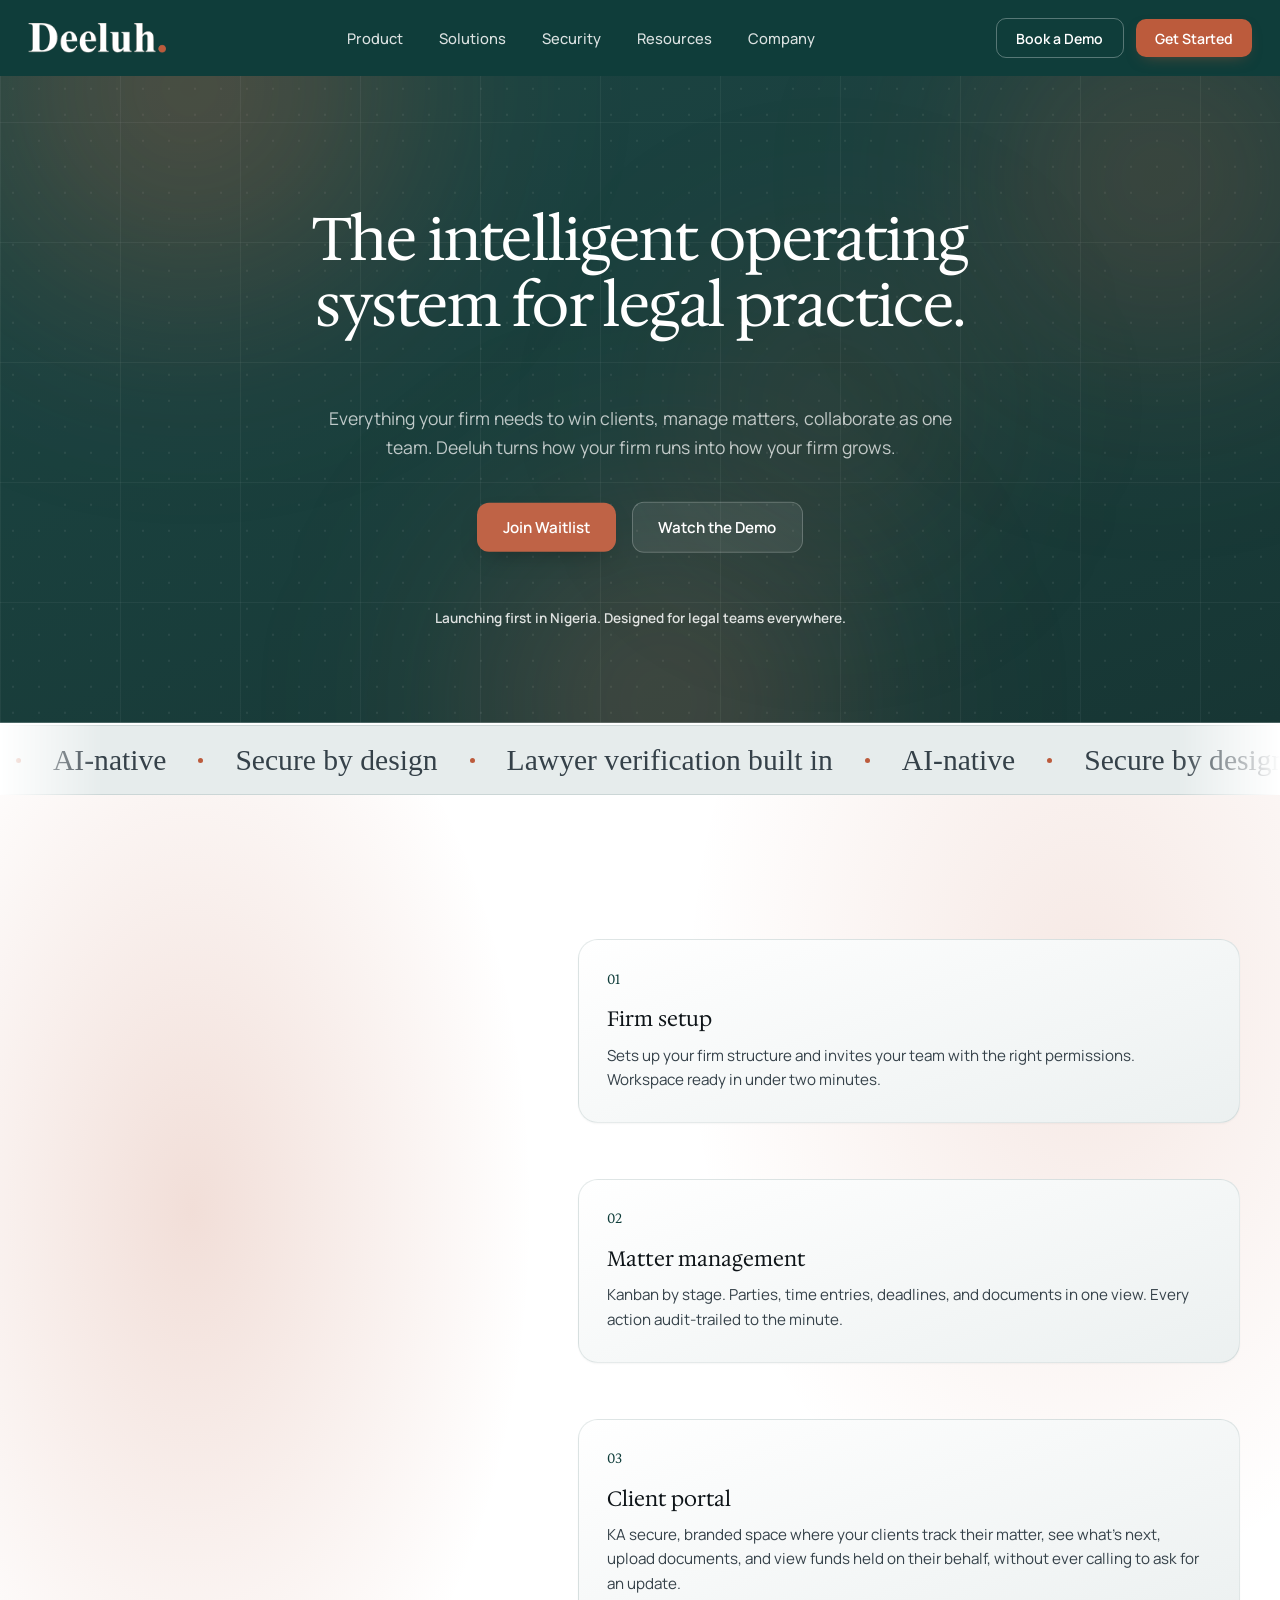
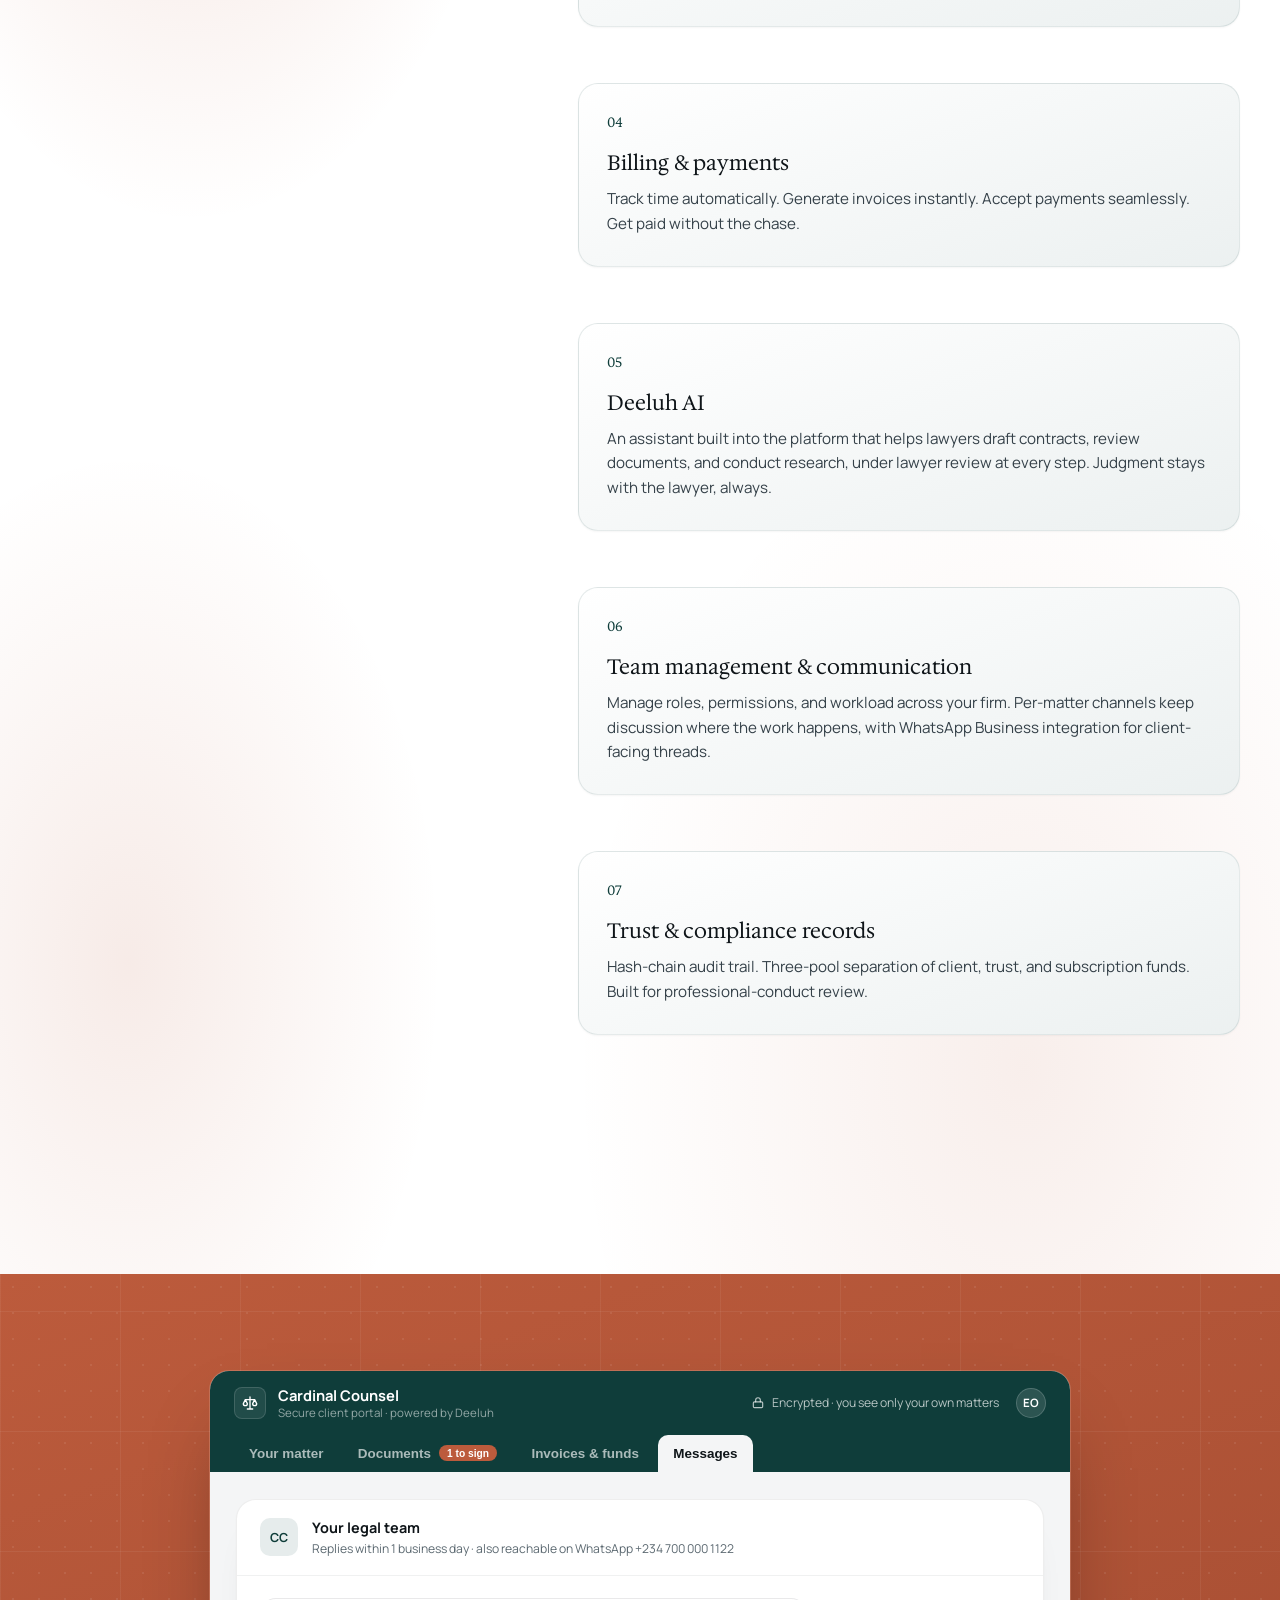
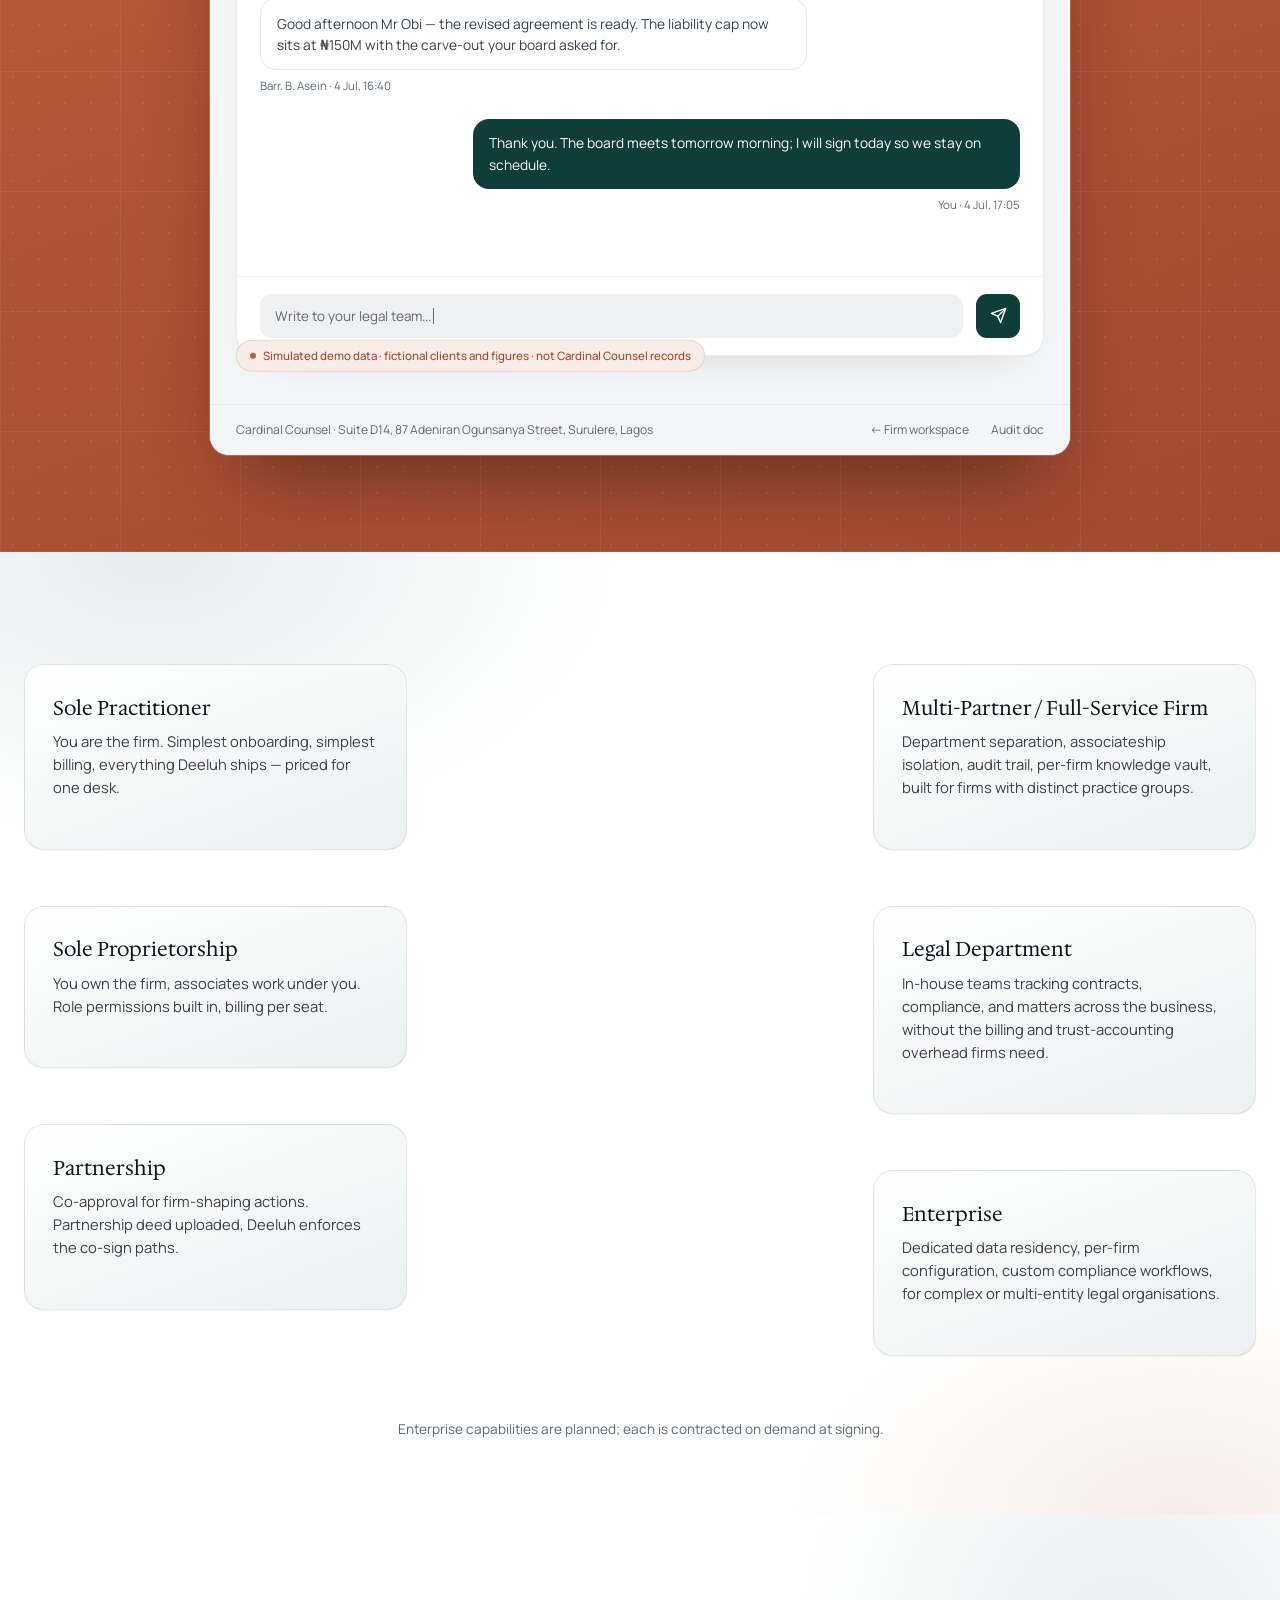
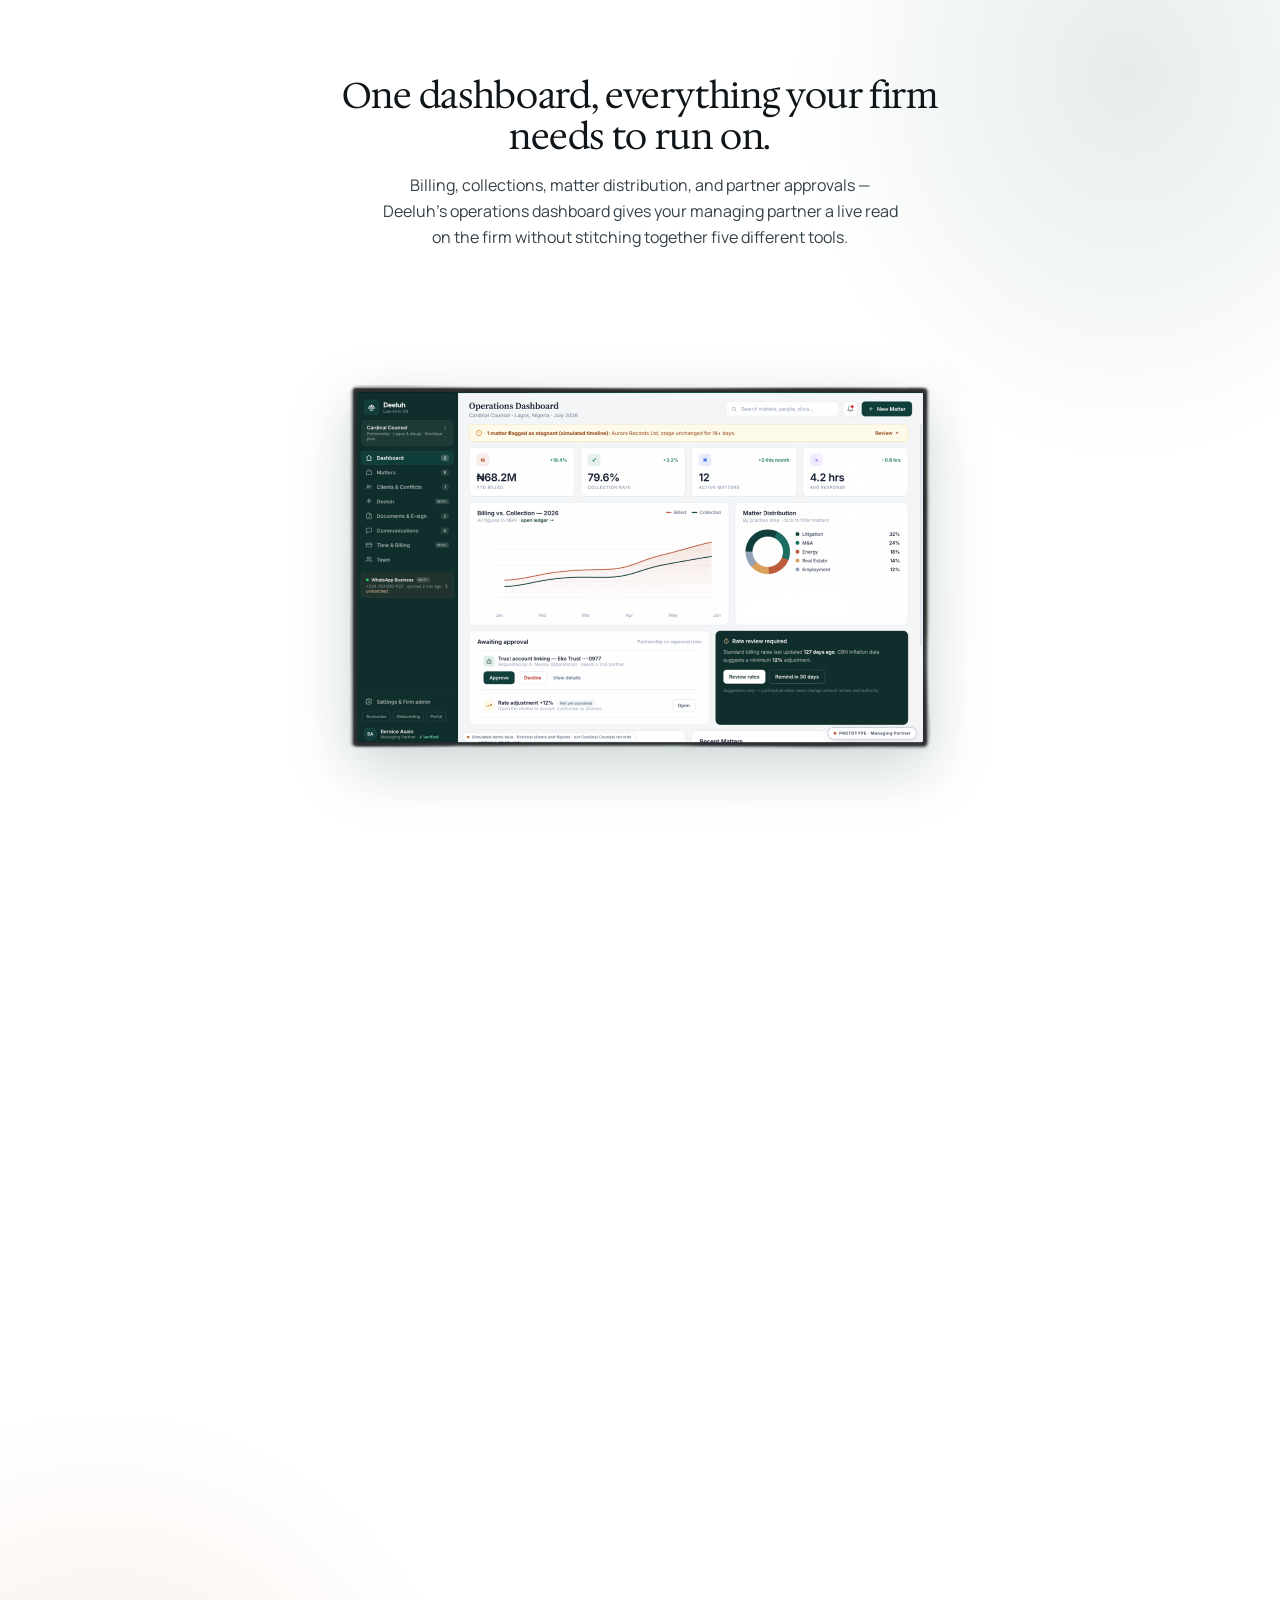
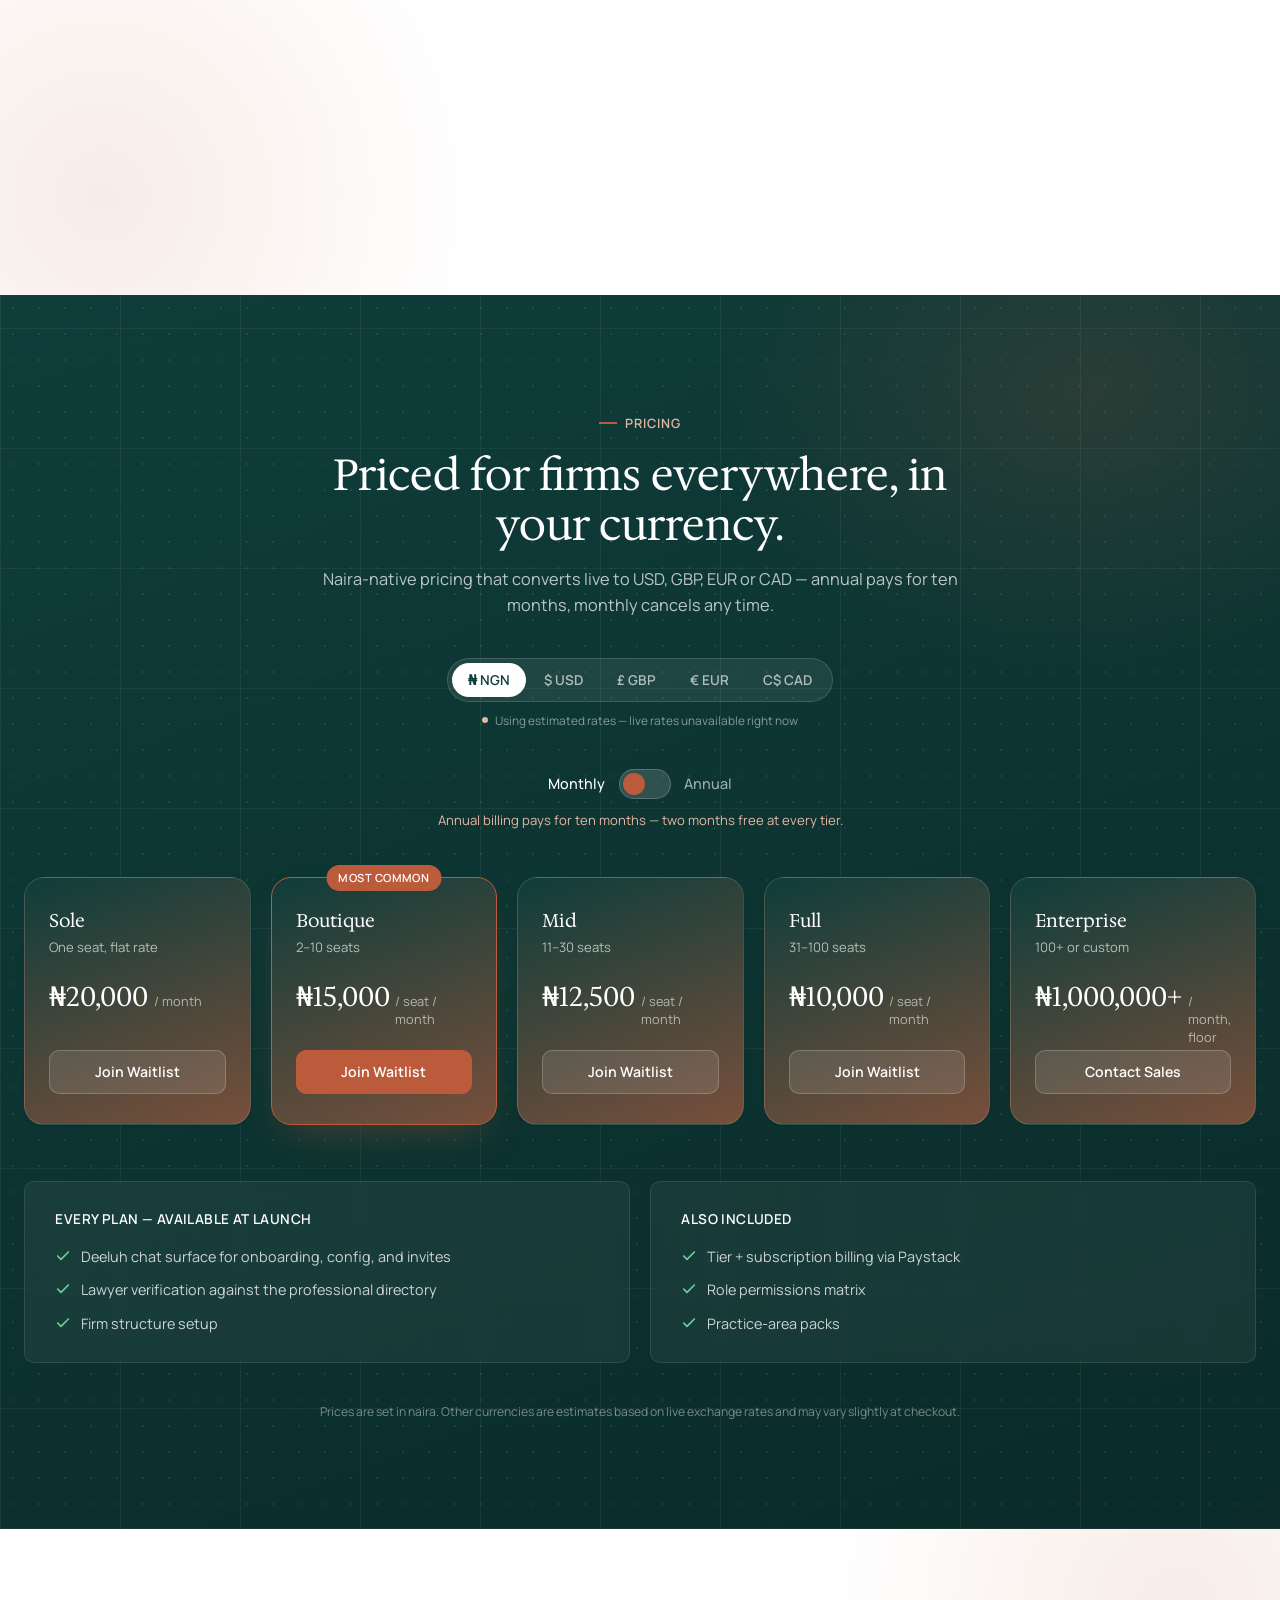
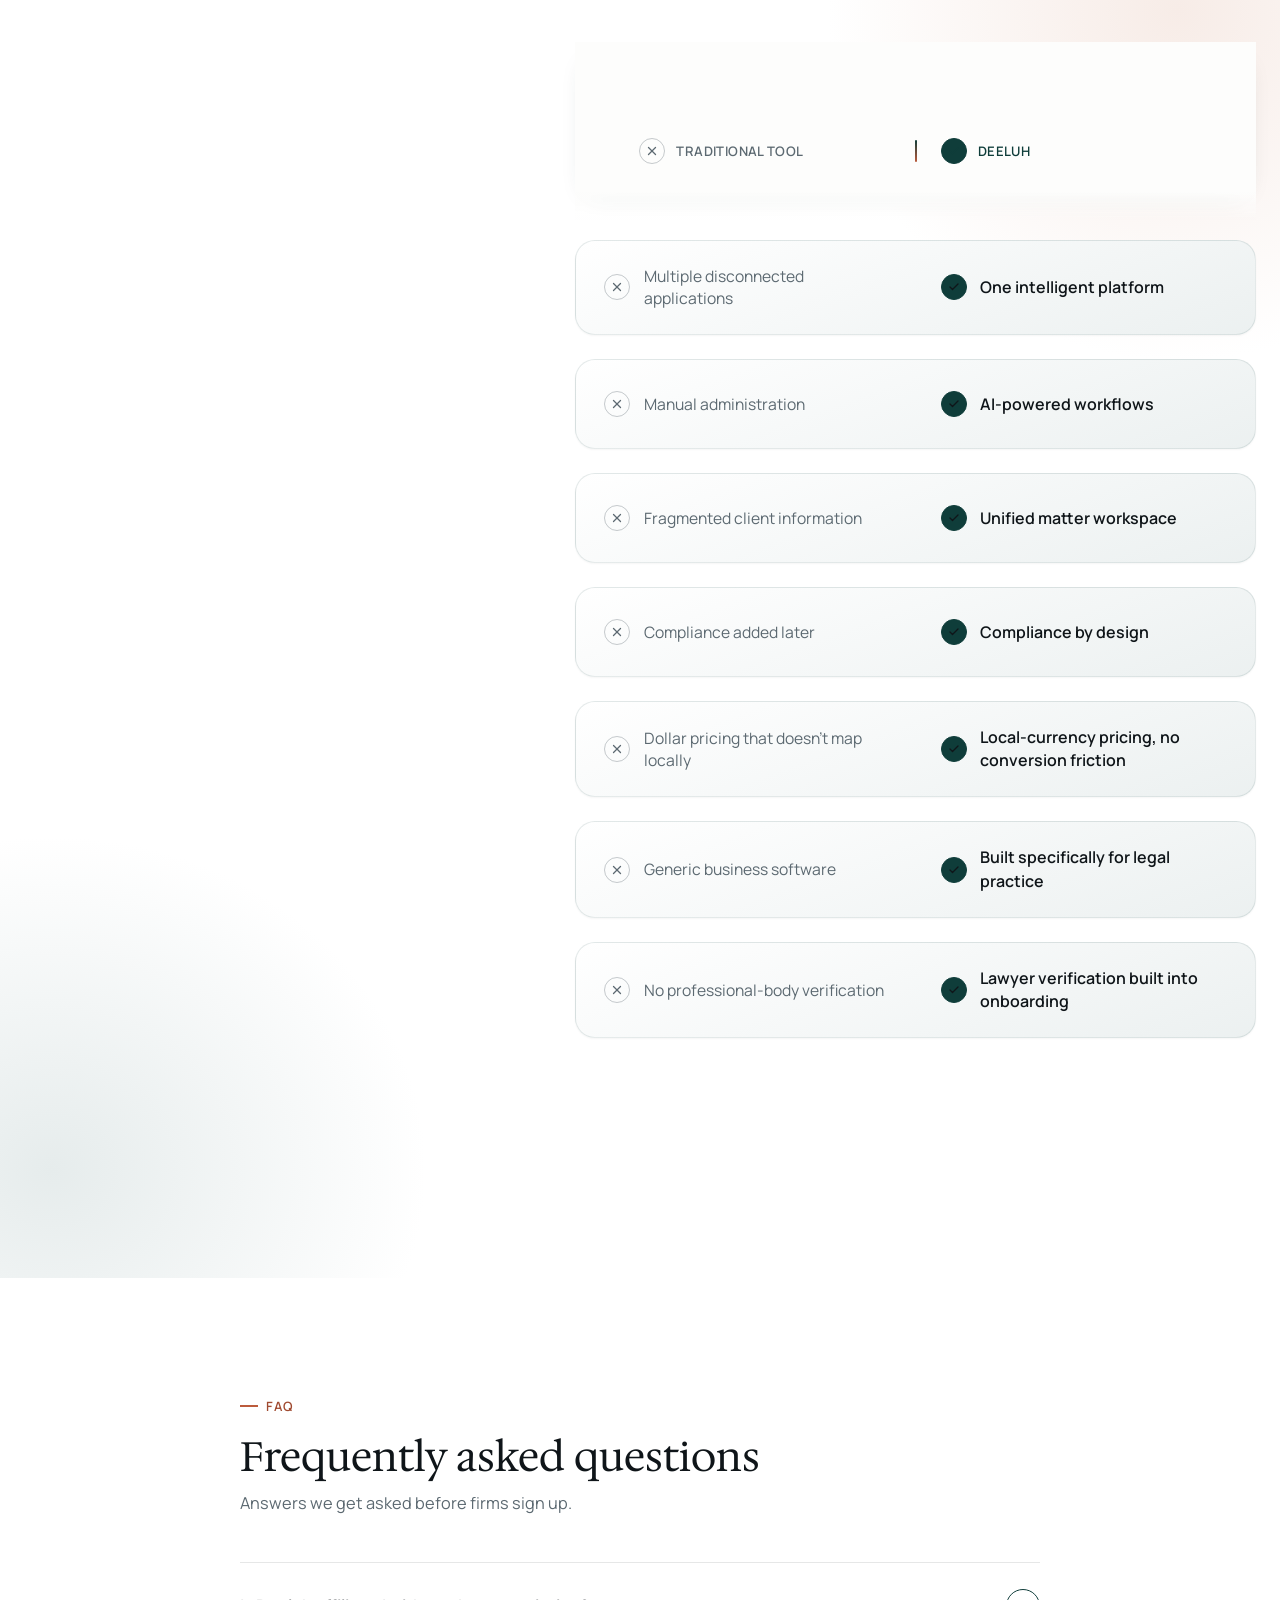
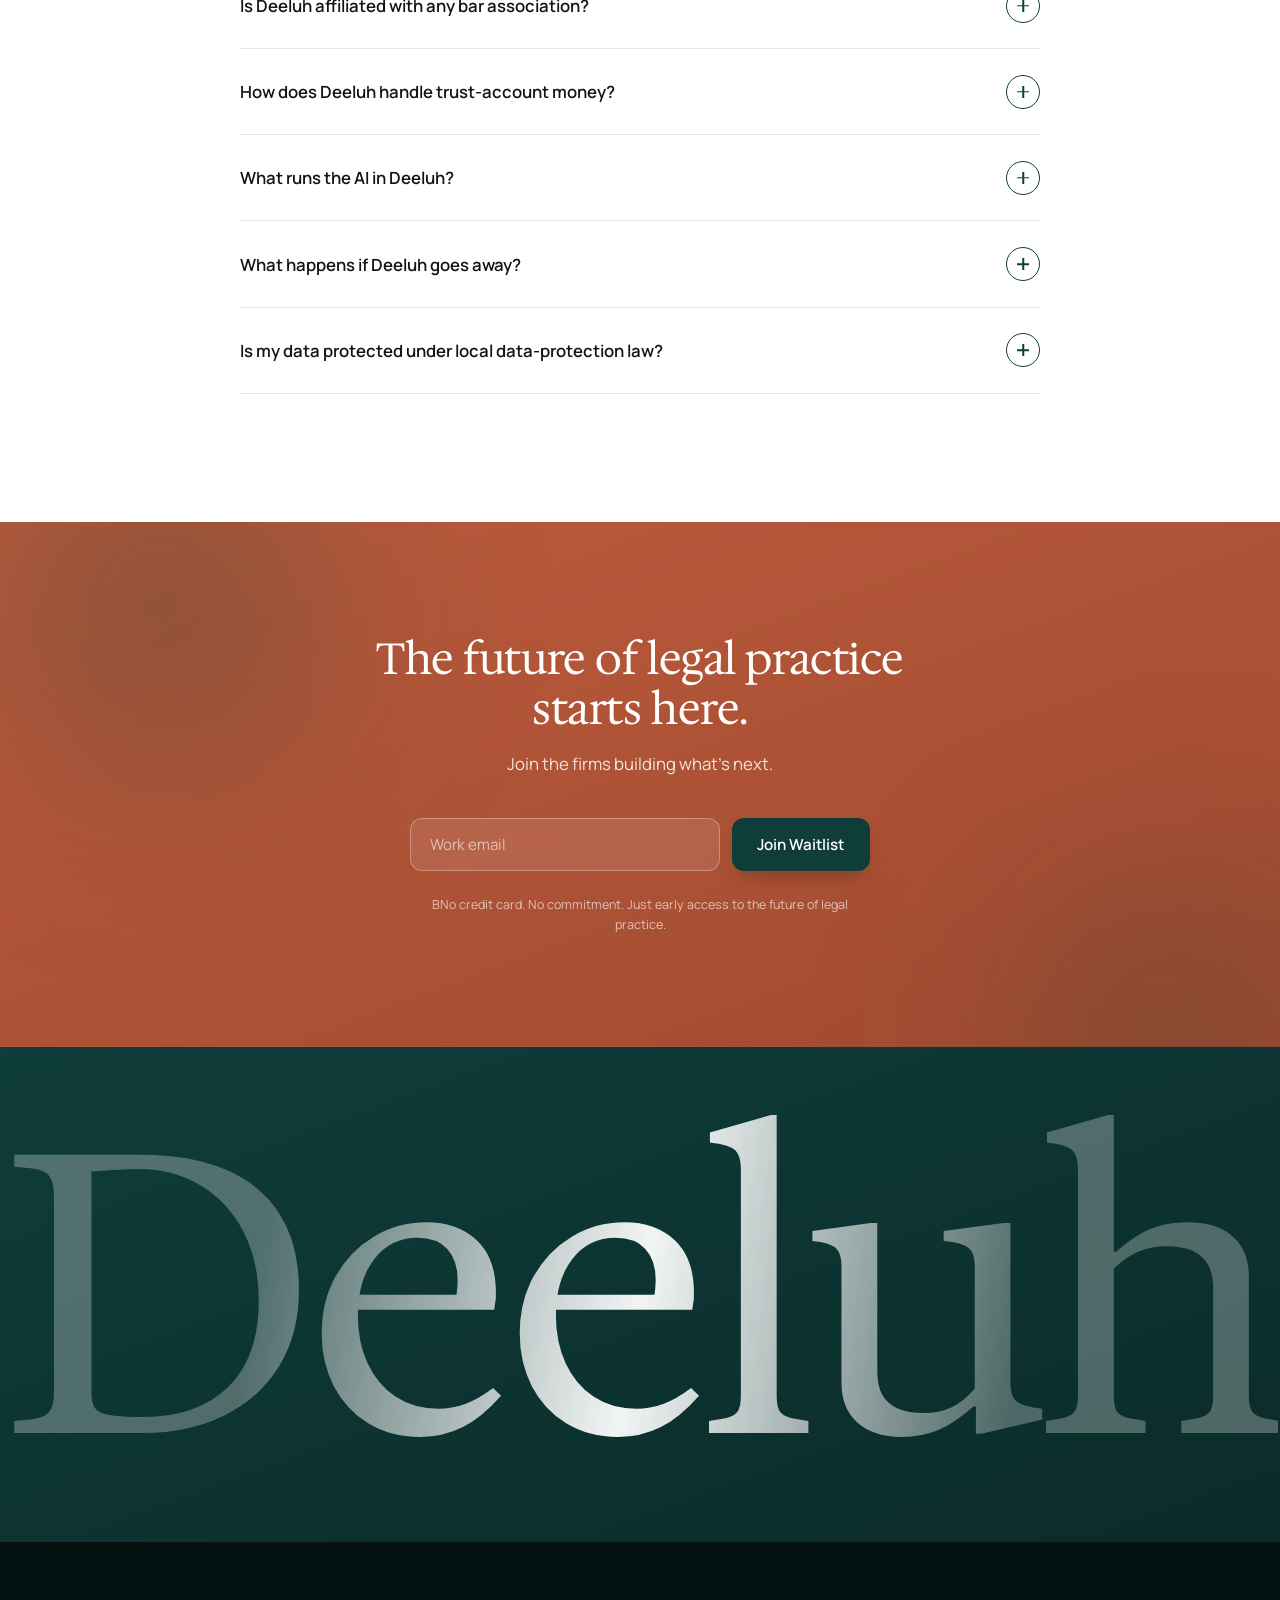
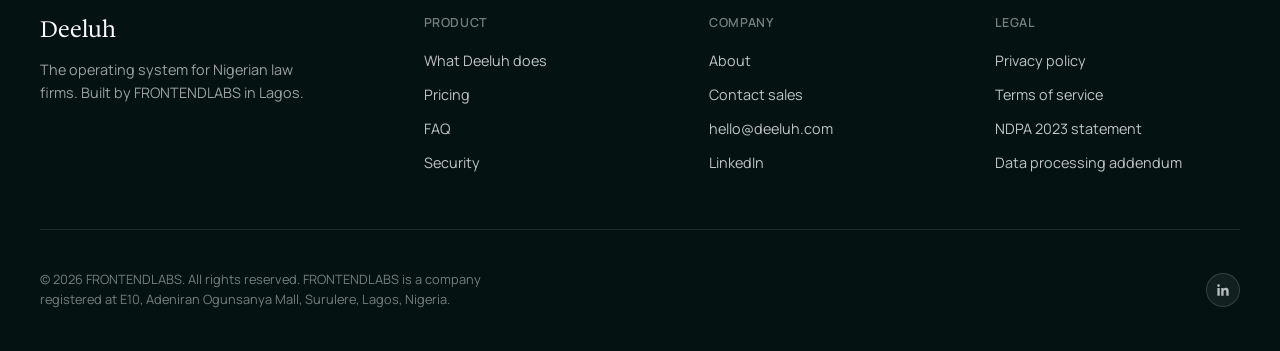
==== commit abb93f18: "Update index.html" ====
--- a/index.html
+++ b/index.html
@@ -4063,8 +4063,8 @@
         <div class="footer-col">
           <p class="footer-col__title">Company</p>
           <ul>
-            <li><a href="javascript:void(0)">About</a></li>
-            <li><a href="mailto:hello@deeluh.com">Contact sales</a></li>
+            <li><a href="company.html">About</a></li>
+            <li><a href="company.html#contactSection">Contact sales</a></li>
             <li><a href="mailto:hello@deeluh.com">hello@deeluh.com</a></li>
             <li><a href="https://linkedin.com/company/deeluh" target="_blank" rel="noopener">LinkedIn</a></li>
           </ul>
@@ -4073,10 +4073,10 @@
         <div class="footer-col">
           <p class="footer-col__title">Legal</p>
           <ul>
-            <li><a href="javascript:void(0)">Privacy policy</a></li>
-            <li><a href="javascript:void(0)">Terms of service</a></li>
-            <li><a href="javascript:void(0)">NDPA 2023 statement</a></li>
-            <li><a href="javascript:void(0)">Data processing addendum</a></li>
+            <li><a href="https://docs.google.com/document/d/1c-md859V6obcESRwpXy0kAwXPGtmj-fd6AdDDvtnq5Q/edit?usp=sharing">Privacy policy</a></li>
+            <li><a href="https://docs.google.com/document/d/1gVnUsOua3eEcUrE6pWVas3ohWTuopRg7c0Neukb6ZKk/edit?usp=sharing">Terms of service</a></li>
+            <li><a href="https://docs.google.com/document/d/11p2g2rMjBtaresTevkxNR4pSzg9xlmbRGU0pHHDDfUU/edit?usp=sharing">NDPA 2023 statement</a></li>
+            <li><a href="https://docs.google.com/document/d/1ZMK4GnUCulM9PX5qDvRsFVDOjK42fZCY5RENJ_HLqt8/edit?usp=sharing">Data processing addendum</a></li>
           </ul>
         </div>
   
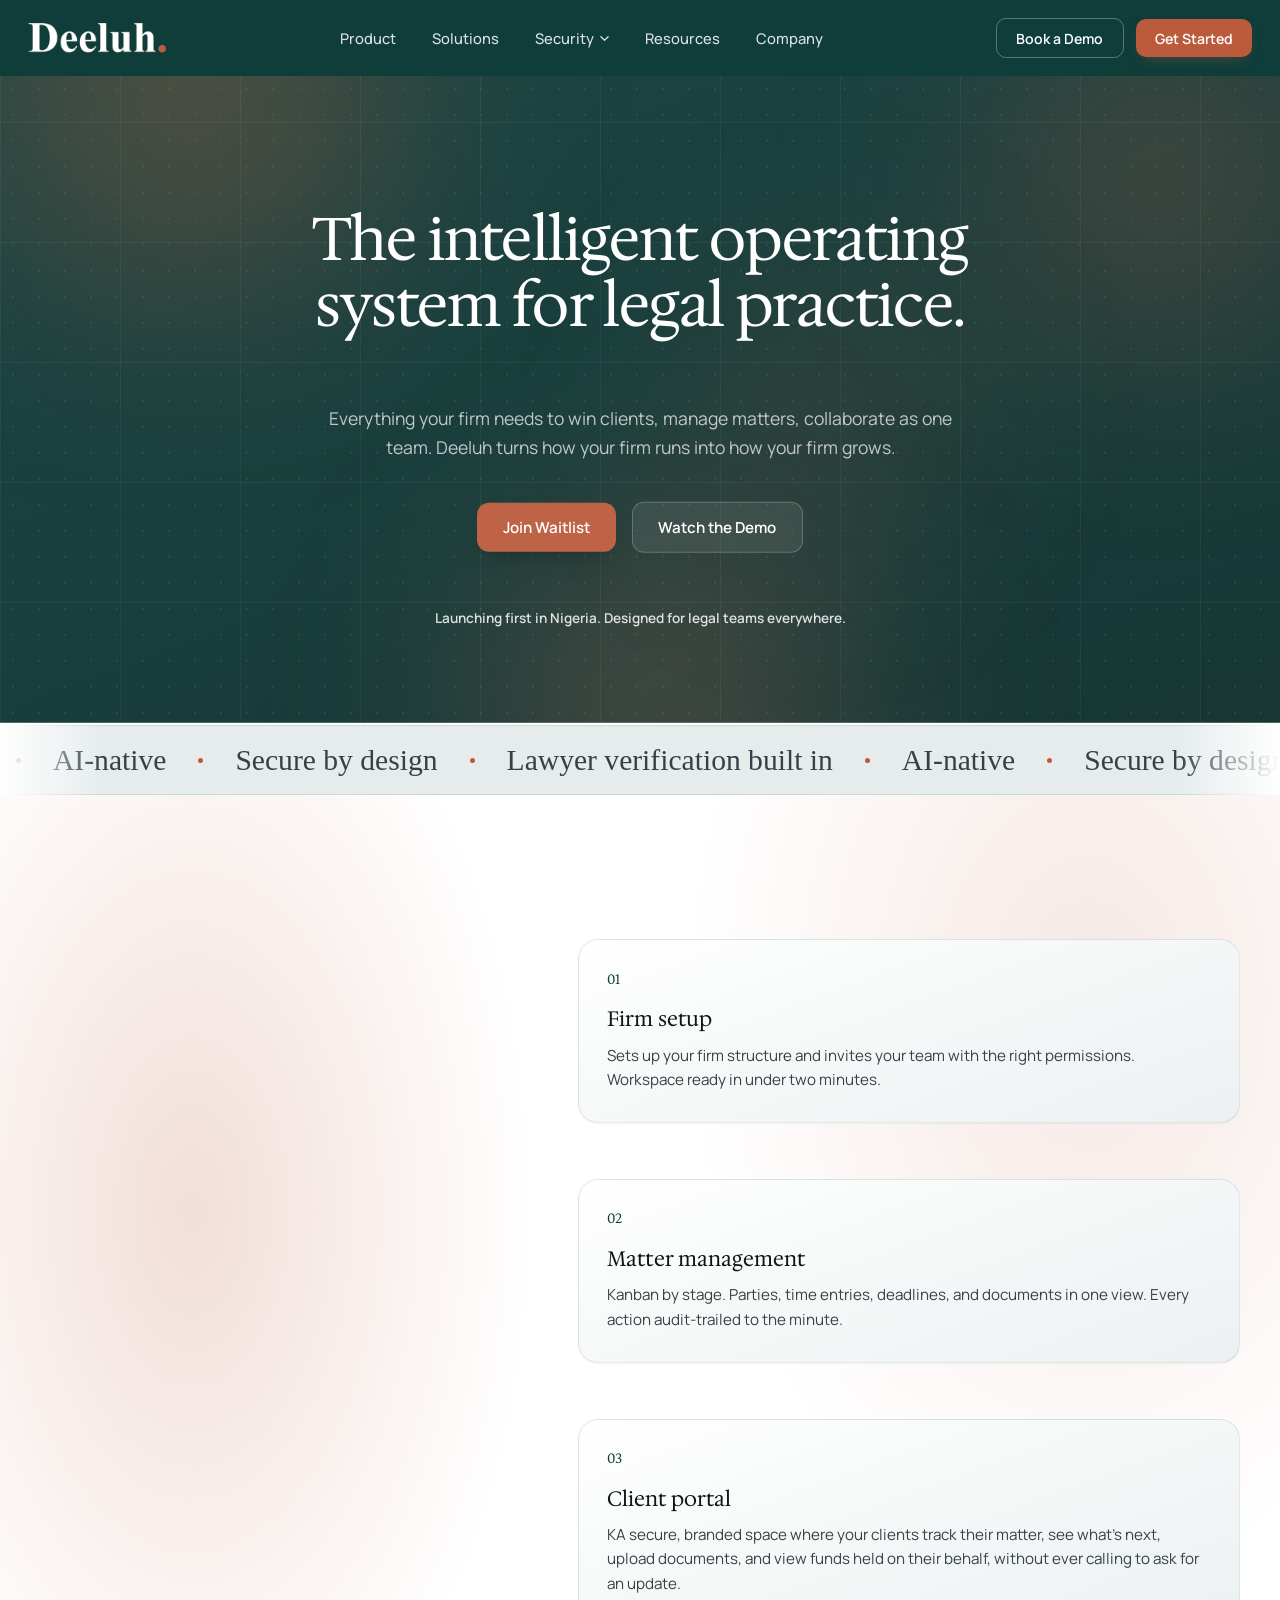
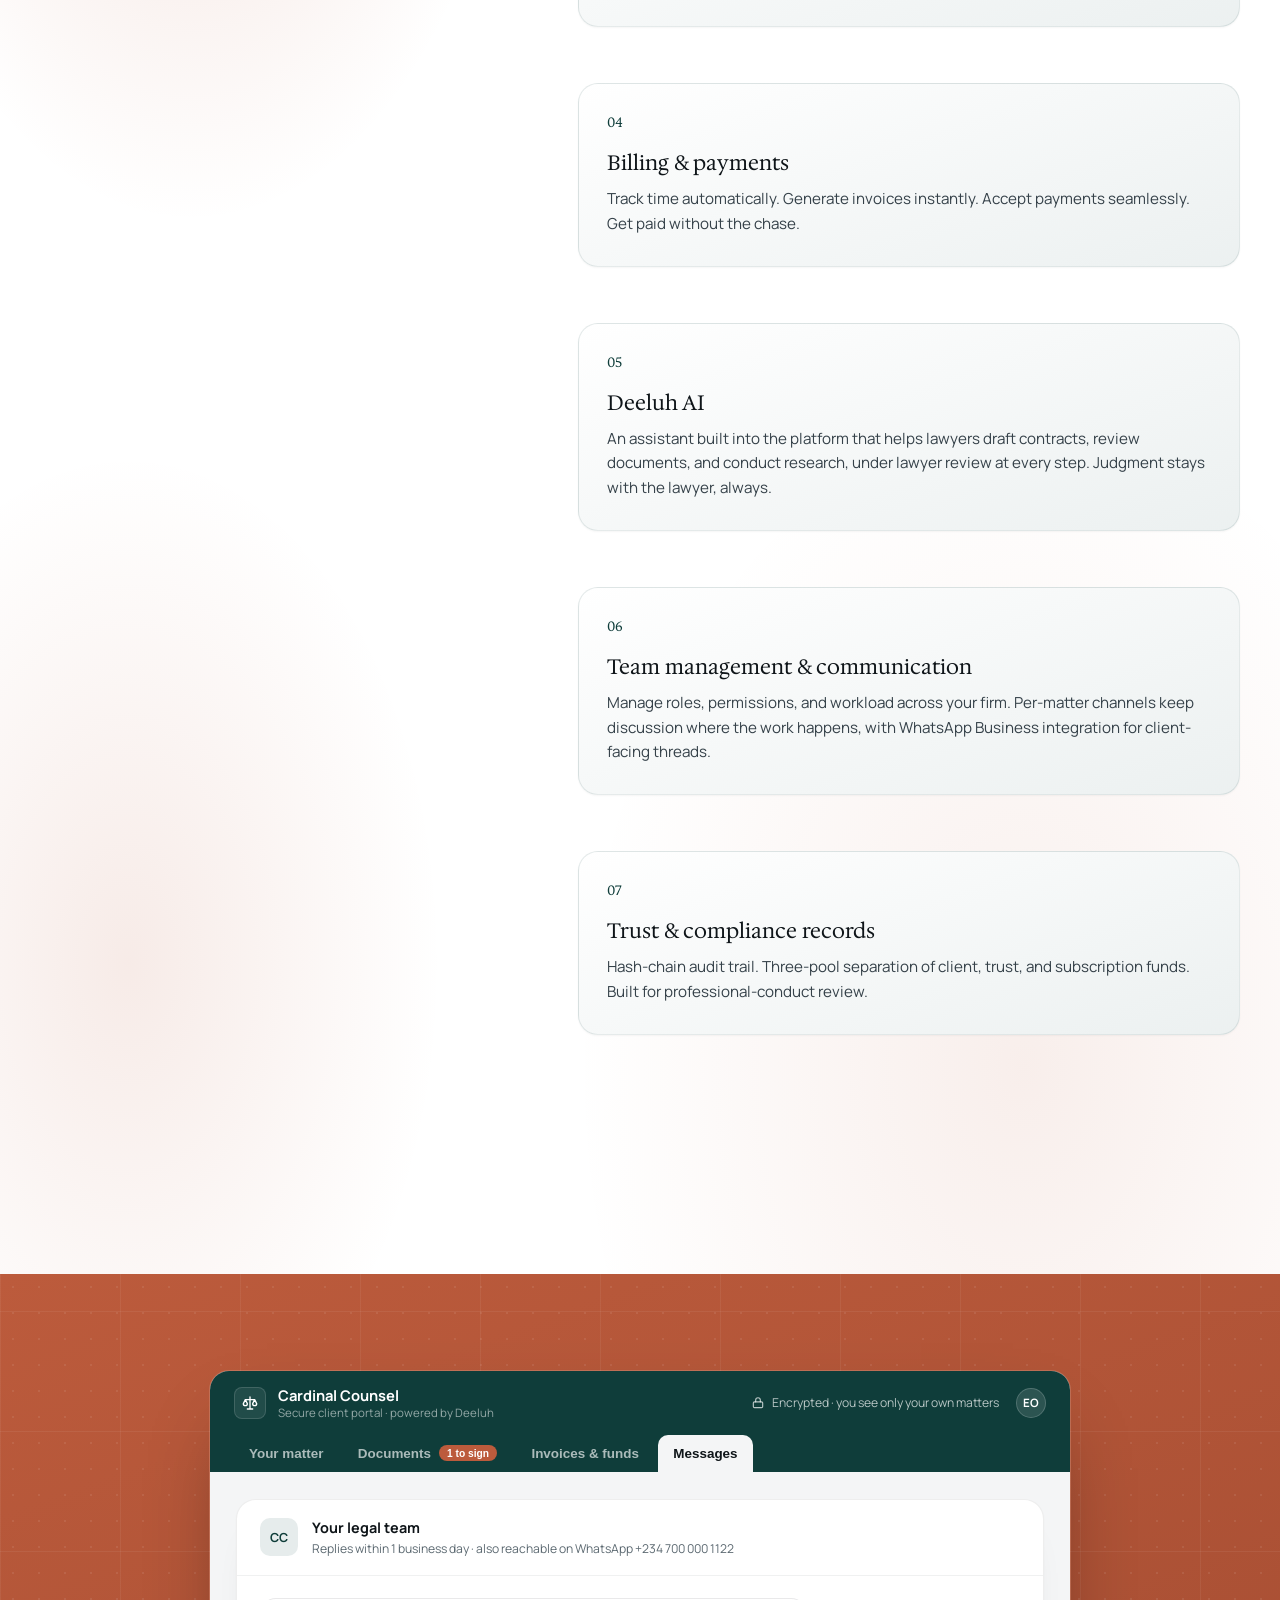
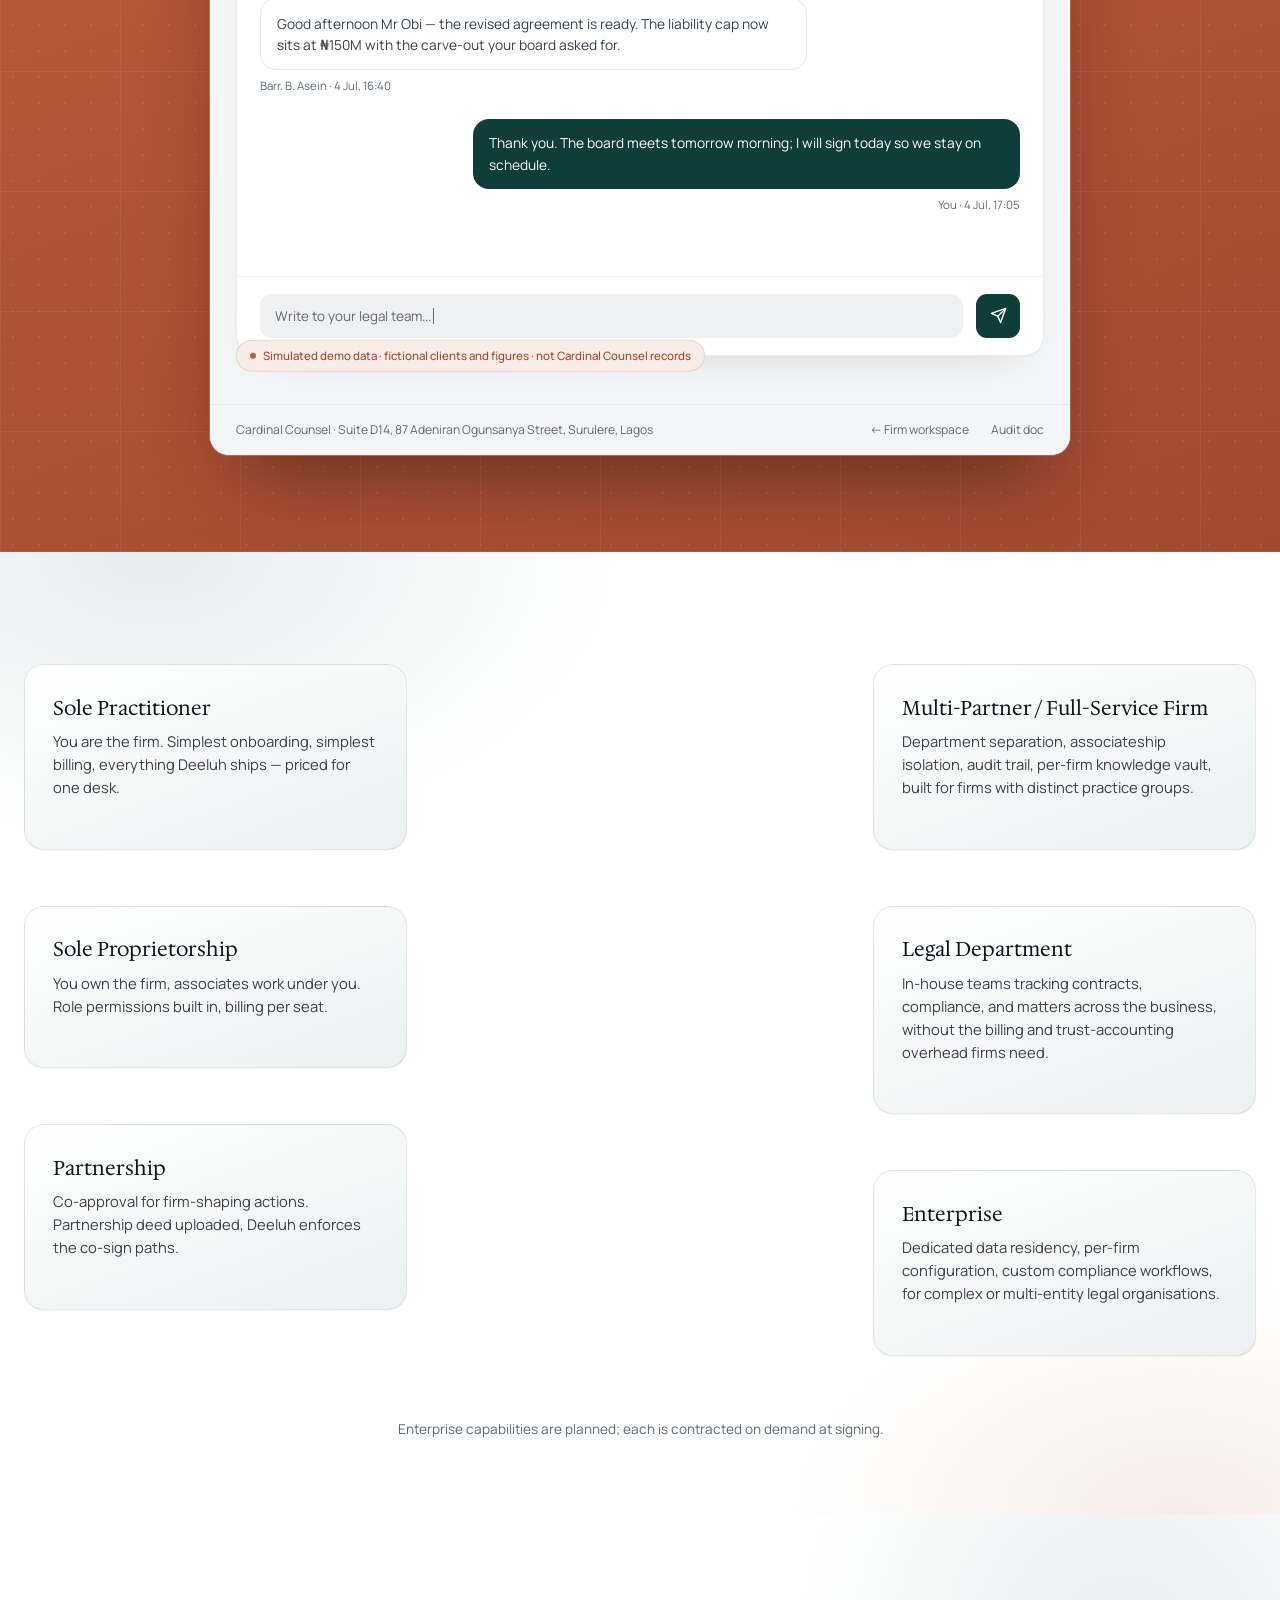
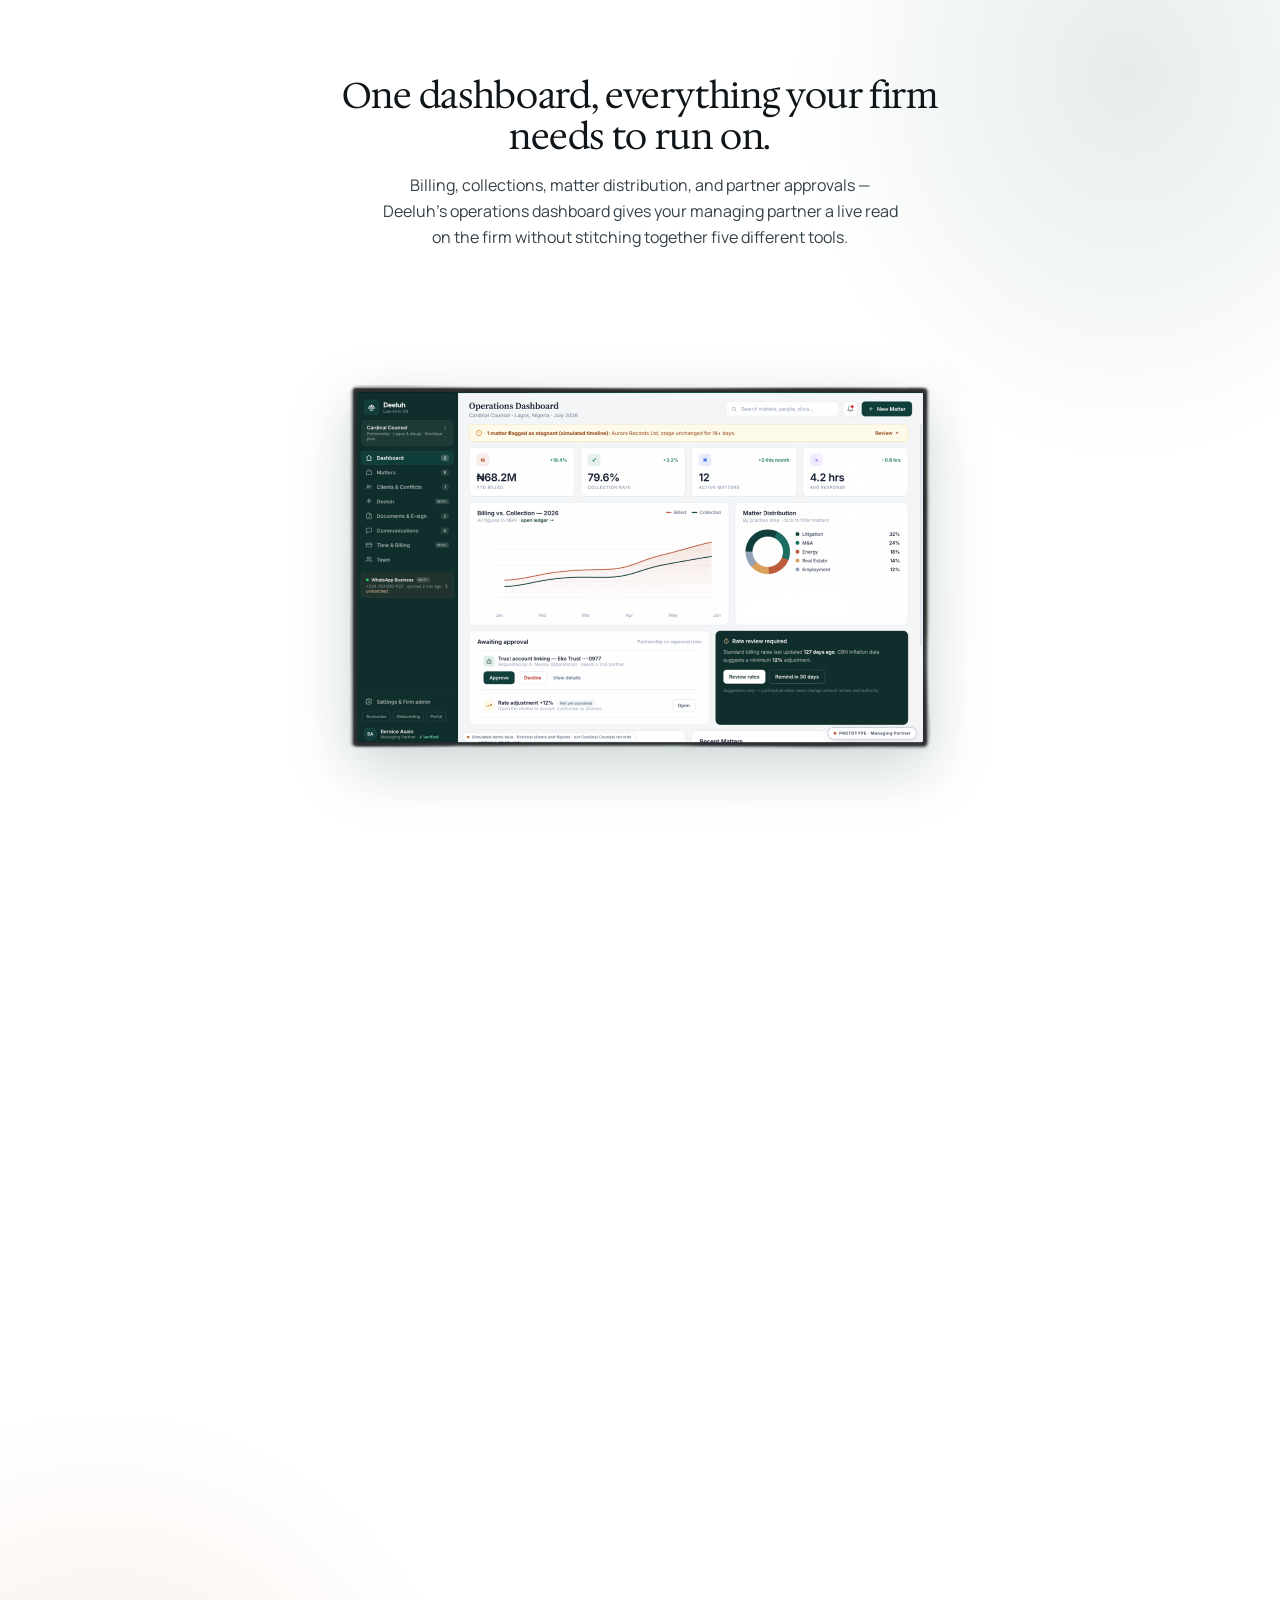
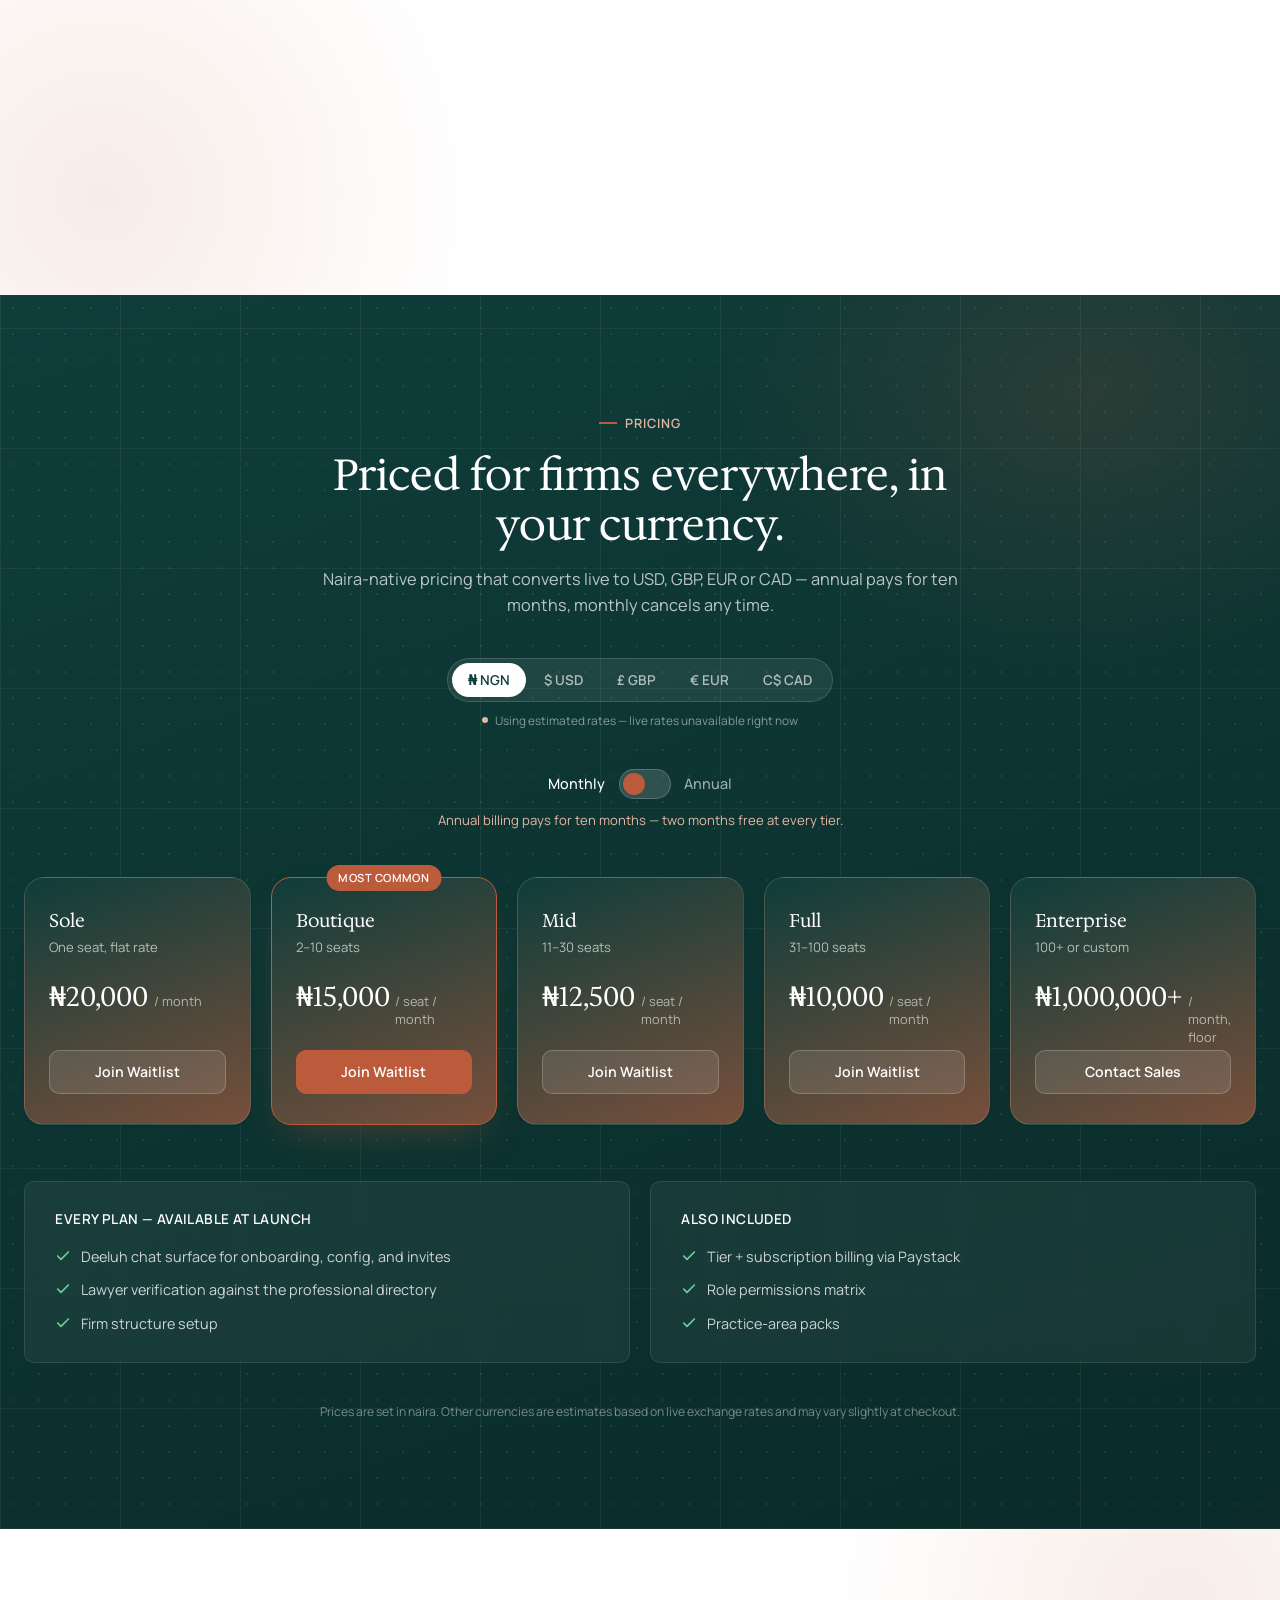
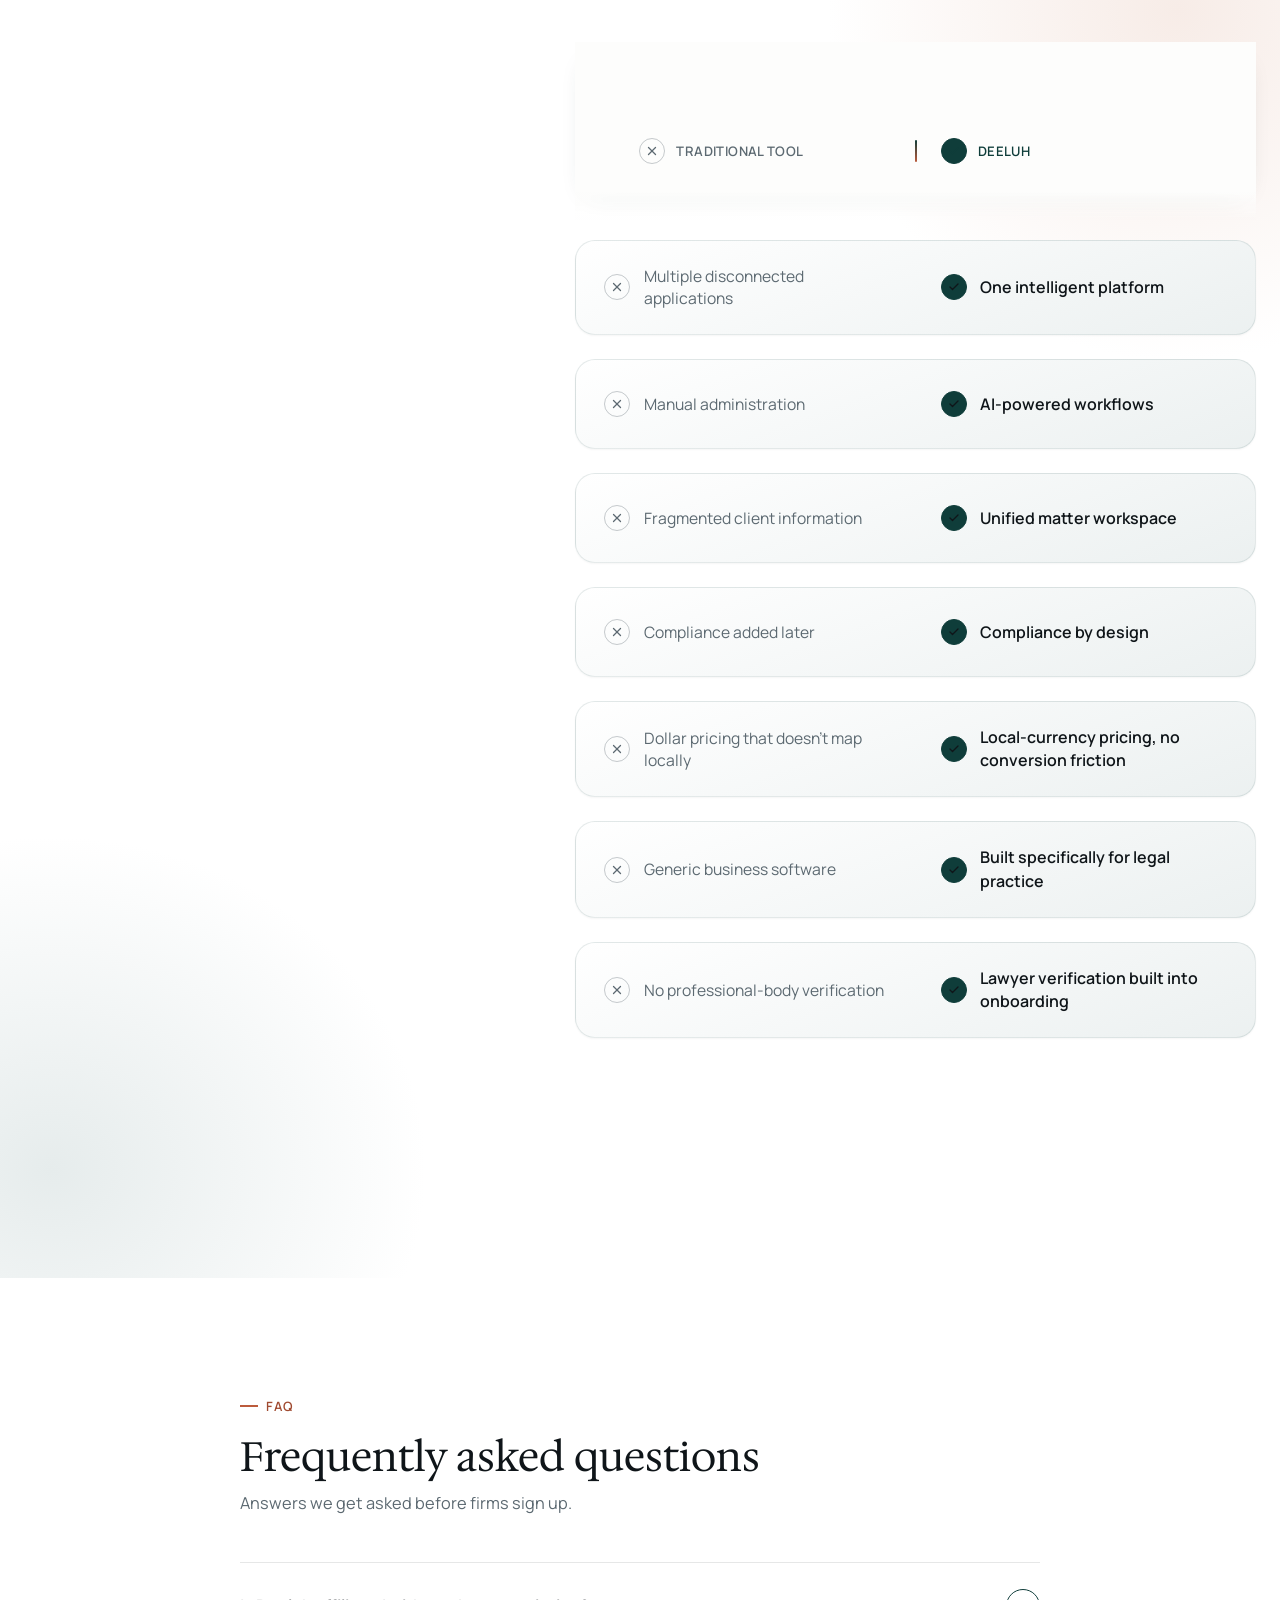
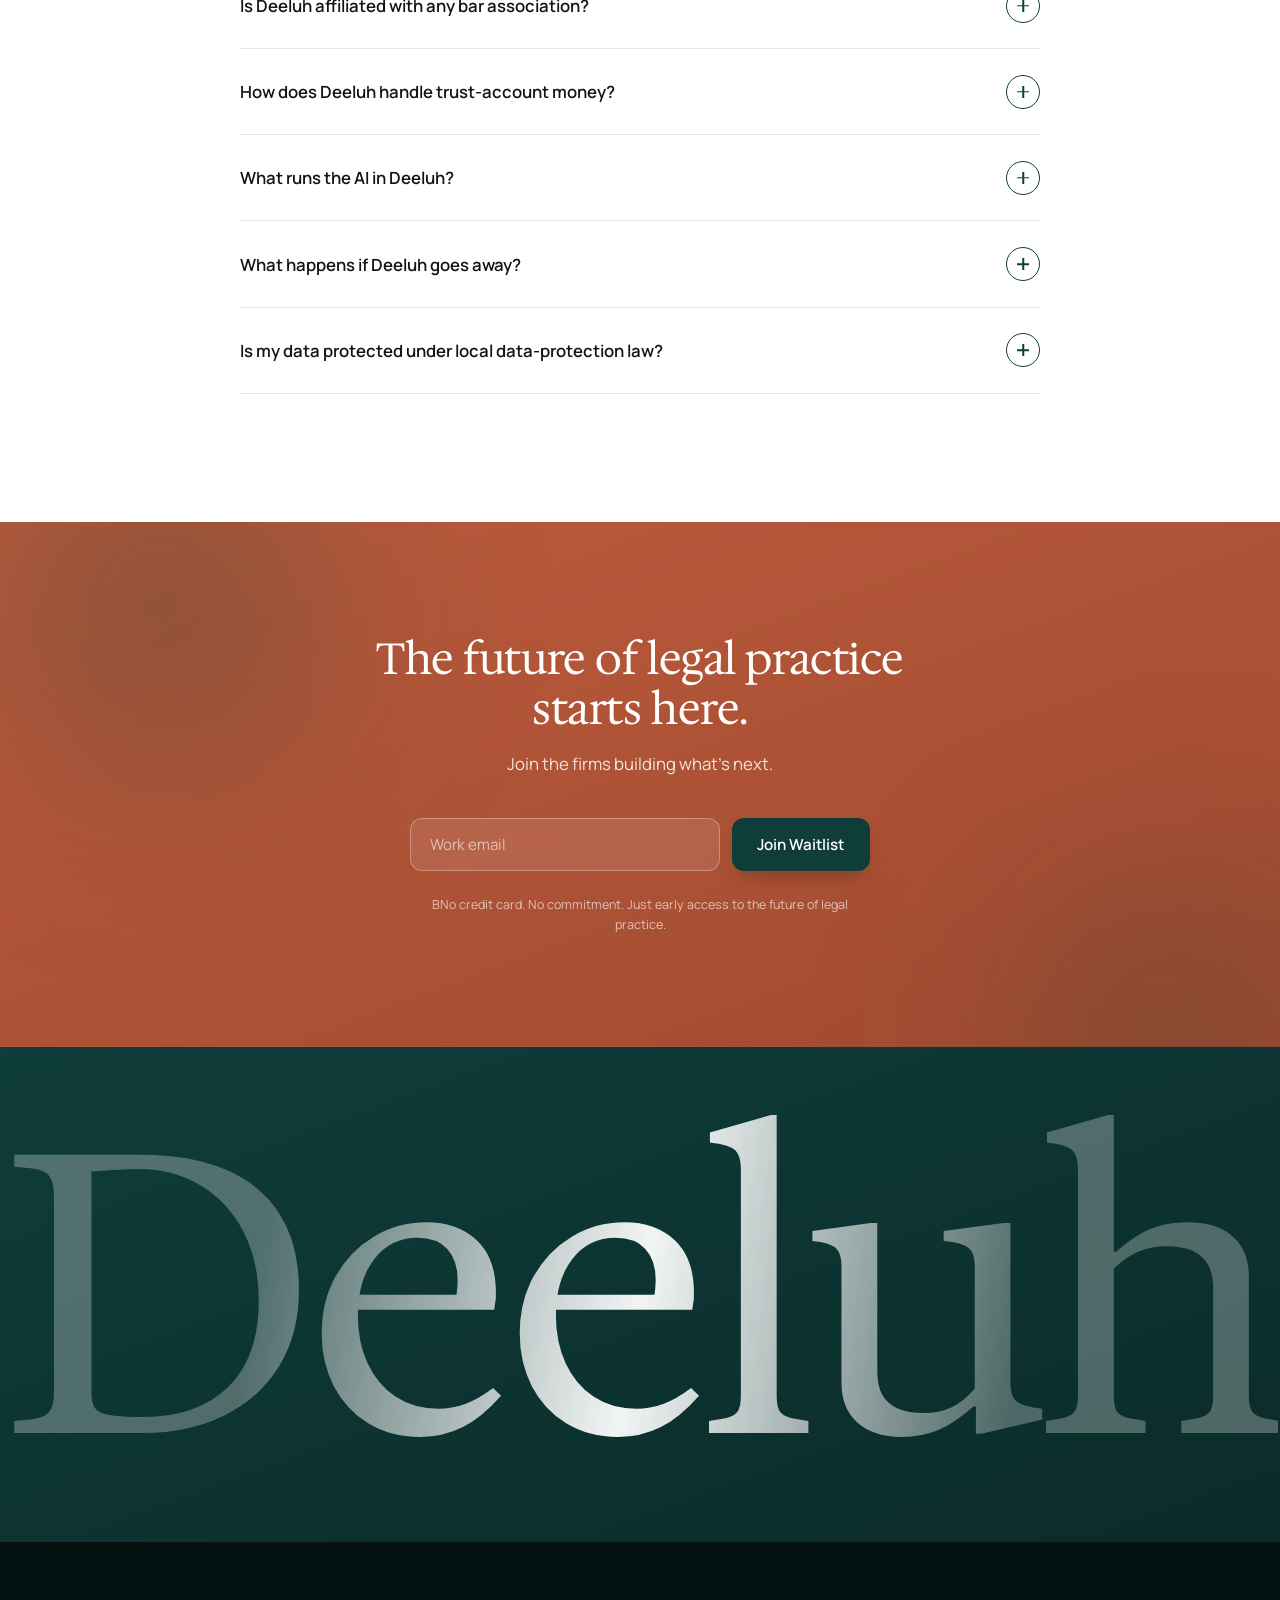
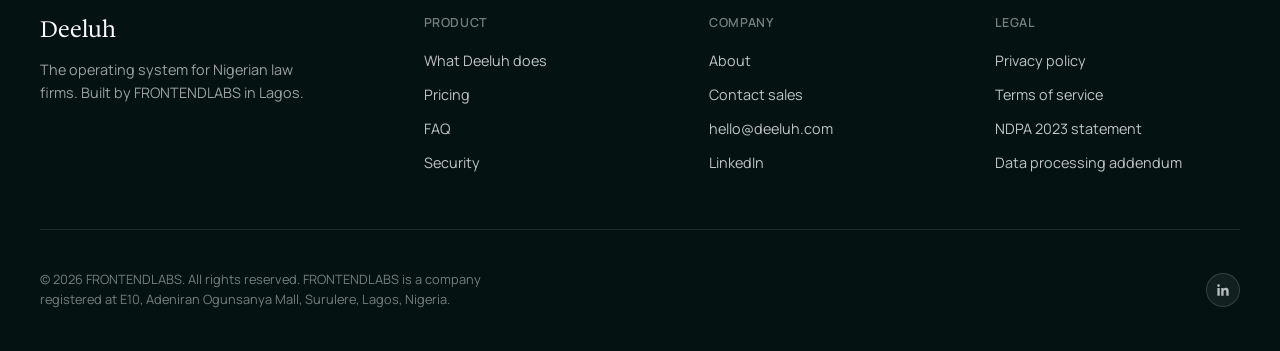
==== commit 4d7ca5ab: "Update index.html" ====
--- a/index.html
+++ b/index.html
@@ -28,7 +28,6 @@
     --ink-3: #5c6971;
 
     --font-display: "Hedvig Letters Serif", serif;
-    /* --font-body: 'Inter', sans-serif; */
     --font-body: "Manrope", sans-serif;
     --shine-cycle: 5s;   /* ← add this line */
   }
@@ -2746,76 +2745,126 @@
 
  <!-- NAVBAR -->
 
-    <nav class="navbar" id="siteNavbar">
-        <div class="navbar__inner">
-      
-          <a href="index.html" class="navbar__logo">
-            <img src="assets/images/deeluh-logo-white.png" alt="Deeluh" class="navbar__logo--white">
-            <img src="assets/images/deeluh-logo.png" alt="Deeluh" class="navbar__logo--color">
-          </a>
-      
-          <ul class="navbar__menu">
-            <li><a href="product.html">Product</a></li>
-            <li><a href="solutions.html">Solutions</a></li>
-            <li><a href="javascript:void(0)">Security</a></li>
-            <li><a href="resources.html">Resources</a></li>
-            <li><a href="company.html">Company</a></li>
-          </ul>
-      
-          <div class="navbar__actions">
-            <a href="#demo" class="navbar__btn navbar__btn--ghost">Book a Demo</a>
-            <a href="#" class="navbar__btn navbar__btn--primary">Get Started</a>
-          </div>
-      
-          <button class="navbar__burger" id="navBurger" aria-label="Toggle menu" aria-expanded="false">
-            <span></span><span></span><span></span>
+ <nav class="navbar" id="siteNavbar">
+  <div class="navbar__inner">
+
+    <a href="index.html" class="navbar__logo">
+      <img src="assets/images/deeluh-logo-white.png" alt="Deeluh" class="navbar__logo--white">
+      <img src="assets/images/deeluh-logo.png" alt="Deeluh" class="navbar__logo--color">
+    </a>
+
+    <ul class="navbar__menu">
+      <li><a href="product.html">Product</a></li>
+      <li><a href="solutions.html">Solutions</a></li>
+
+      <li class="navbar__item--dropdown">
+        <button class="navbar__dropdown-trigger" type="button" aria-haspopup="true" aria-expanded="false">
+          Security
+          <svg class="navbar__dropdown-caret" viewBox="0 0 10 6" fill="none" aria-hidden="true">
+            <path d="M1 1l4 4 4-4" stroke="currentColor" stroke-width="1.4" stroke-linecap="round" stroke-linejoin="round"/>
+          </svg>
+        </button>
+        <div class="navbar__dropdown-panel">
+          <a href="javascript:void(0)" class="navbar__dropdown-link">Security Overview</a>
+          <a href="legal.html" class="navbar__dropdown-link">Legal</a>
+        </div>
+      </li>
+
+      <li><a href="resources.html">Resources</a></li>
+      <li><a href="company.html">Company</a></li>
+    </ul>
+
+    <div class="navbar__actions">
+      <a href="#demo" class="navbar__btn navbar__btn--ghost">Book a Demo</a>
+      <a href="https://app.deeluh.com/" class="navbar__btn navbar__btn--primary">Get Started</a>
+    </div>
+
+    <button class="navbar__burger" id="navBurger" aria-label="Toggle menu" aria-expanded="false">
+      <span></span><span></span><span></span>
+    </button>
+
+  </div>
+
+  <div class="navbar__mobile" id="navMobile">
+    <div class="navbar__mobile-inner">
+      <ul class="navbar__mobile-links">
+        <li><a href="product.html">Product</a></li>
+        <li><a href="solutions.html">Solutions</a></li>
+
+        <li class="navbar__mobile-dropdown" id="navLegalDropdown">
+          <button class="navbar__mobile-dropdown-trigger" type="button" aria-expanded="false" aria-controls="navLegalPanel">
+            Security
+            <svg class="navbar__mobile-dropdown-caret" viewBox="0 0 10 6" fill="none" aria-hidden="true">
+              <path d="M1 1l4 4 4-4" stroke="currentColor" stroke-width="1.4" stroke-linecap="round" stroke-linejoin="round"/>
+            </svg>
           </button>
-      
-        </div>
-      
-        <div class="navbar__mobile" id="navMobile">
-          <div class="navbar__mobile-inner">
-            <ul class="navbar__mobile-links">
-              <li><a href="product.html">Product</a></li>
-              <li><a href="solutions.html">Solutions</a></li>
-              <li><a href="javascript:void(0)">Security</a></li>
-              <li><a href="resources.html">Resources</a></li>
-              <li><a href="company.html">Company</a></li>
-            </ul>
-            <div class="navbar__mobile-actions">
-              <a href="#demo" class="navbar__btn navbar__btn--ghost">Book a Demo</a>
-              <a href="#" class="navbar__btn navbar__btn--primary">Get Started</a>
+          <div class="navbar__mobile-dropdown-panel" id="navLegalPanel">
+            <div class="navbar__mobile-dropdown-inner">
+              <a href="javascript:void(0)" class="navbar__dropdown-link">Security Overview</a>
+              <a href="legal.html" class="navbar__dropdown-link">Legal</a>
             </div>
           </div>
-        </div>
-      </nav>
-
-      
-      <script>
-        const navbar = document.getElementById('siteNavbar');
-        const burger = document.getElementById('navBurger');
-      
-        // swap green → white once scrolled past a small threshold
-        function updateNavbarScrollState() {
-          navbar.classList.toggle('is-scrolled', window.scrollY > 40);
-        }
-        window.addEventListener('scroll', updateNavbarScrollState, { passive: true });
-        updateNavbarScrollState();
-      
-        // hamburger toggle
-        burger.addEventListener('click', () => {
-          const isOpen = navbar.classList.toggle('is-open');
-          burger.setAttribute('aria-expanded', String(isOpen));
-        });
-      
-        // close the mobile menu if the viewport grows back past the breakpoint
-        window.addEventListener('resize', () => {
-          if (window.matchMedia('(min-width: 981px)').matches) {
-            navbar.classList.remove('is-open');
-            burger.setAttribute('aria-expanded', 'false');
-          }
-        });
-      </script>
+        </li>
+
+        <li><a href="resources.html">Resources</a></li>
+        <li><a href="company.html">Company</a></li>
+      </ul>
+      <div class="navbar__mobile-actions">
+        <a href="#demo" class="navbar__btn navbar__btn--ghost">Book a Demo</a>
+        <a href="https://app.deeluh.com/" class="navbar__btn navbar__btn--primary">Get Started</a>
+      </div>
+    </div>
+  </div>
+</nav>
+
+<script>
+  const navbar = document.getElementById('siteNavbar');
+  const burger = document.getElementById('navBurger');
+
+  // swap green → white once scrolled past a small threshold
+  function updateNavbarScrollState() {
+    navbar.classList.toggle('is-scrolled', window.scrollY > 40);
+  }
+  window.addEventListener('scroll', updateNavbarScrollState, { passive: true });
+  updateNavbarScrollState();
+
+  // hamburger toggle
+  burger.addEventListener('click', () => {
+    const isOpen = navbar.classList.toggle('is-open');
+    burger.setAttribute('aria-expanded', String(isOpen));
+  });
+
+  // close the mobile menu if the viewport grows back past the breakpoint
+  window.addEventListener('resize', () => {
+    if (window.matchMedia('(min-width: 981px)').matches) {
+      navbar.classList.remove('is-open');
+      burger.setAttribute('aria-expanded', 'false');
+    }
+  });
+</script>
+
+<!-- LEGAL DROPDOWN (nav) — click-to-open accordion on mobile -->
+<script>
+  (function () {
+    const legalDropdown = document.getElementById('navLegalDropdown');
+    if (!legalDropdown) return;
+    const trigger = legalDropdown.querySelector('.navbar__mobile-dropdown-trigger');
+
+    trigger.addEventListener('click', () => {
+      const isOpen = legalDropdown.classList.toggle('is-open');
+      trigger.setAttribute('aria-expanded', String(isOpen));
+    });
+
+    // collapse the accordion if the viewport grows back into desktop
+    // width, so it doesn't stay stuck open behind the hover dropdown
+    window.addEventListener('resize', () => {
+      if (window.matchMedia('(min-width: 981px)').matches) {
+        legalDropdown.classList.remove('is-open');
+        trigger.setAttribute('aria-expanded', 'false');
+      }
+    });
+  })();
+</script>
 
 <!-- END OF NAVBAR -->
 
@@ -3985,18 +4034,10 @@
 </section>
 
 <script>
-  // const waitlistSection = document.getElementById('waitlist');
-  // const waitlistForm = document.getElementById('waitlistForm');
-
-  // waitlistForm.addEventListener('submit', (e) => {
-  //   e.preventDefault();
-    
-  //   waitlistSection.classList.add('is-submitted');
-  // });
 
   const waitlistSection = document.getElementById('waitlist');
 const waitlistForm = document.getElementById('waitlistForm');
-const SHEET_URL = 'https://script.google.com/macros/s/AKfycbxrM4OFDHd6yGsWIPrdc_9VJlXrSyB5zFQurdel7OSWsdio1jBqNYAZhsWxa7xRYnH0QA/exec'; // paste your real URL here
+const SHEET_URL = 'https://script.google.com/macros/s/AKfycbxrM4OFDHd6yGsWIPrdc_9VJlXrSyB5zFQurdel7OSWsdio1jBqNYAZhsWxa7xRYnH0QA/exec'; 
 
 waitlistForm.addEventListener('submit', async (e) => {
   e.preventDefault();
@@ -4010,8 +4051,7 @@
   try {
     await fetch(SHEET_URL, {
       method: 'POST',
-      mode: 'no-cors', // Apps Script doesn't return proper CORS headers, so we can't read the response —
-                        // but the request still goes through and the row still gets added
+      mode: 'no-cors', 
       headers: { 'Content-Type': 'application/x-www-form-urlencoded' },
       body: new URLSearchParams({ email })
     });
--- a/styles.css
+++ b/styles.css
@@ -5,19 +5,21 @@
     --brand-clay: #BC5B3C;
     --brand-clay-hover: #a04a30;
     --brand-clay-tint: #f7ece7;
+    --brand-clay-light: #e7b7a4;
     --ink: #0f1519;
     --ink-2: #354149;
     --ink-3: #5c6971;
 
+
     --font-display: "Hedvig Letters Serif", serif;
     --font-body: "Manrope", sans-serif;
+    --shine-cycle: 5s;   /* ← add this line */
   }
 
   * { box-sizing: border-box; }
   body { margin: 0; font-family: var(--font-body); color: var(--ink); background: #fff; }
-  h2 { overflow-wrap: normal; word-break: keep-all; } 
- 
- 
+  h2, h3 { overflow-wrap: normal; word-break: keep-all; }
+
  
  
  
@@ -25,269 +27,454 @@
      NAVBAR
      ========================================================== */
      .navbar {
-        position: fixed;
-        top: 0;
-        left: 0;
-        right: 0;
-        z-index: 1000;
-        background: var(--brand-primary);
-        transition: background-color .35s ease, box-shadow .35s ease;
+      position: fixed;
+      top: 0;
+      left: 0;
+      right: 0;
+      z-index: 1000;
+      background: var(--brand-primary);
+      transition: background-color .35s ease, box-shadow .35s ease;
+    }
+    
+    .navbar.is-scrolled {
+      background: #fff;
+      box-shadow: 0 1px 0 rgba(15, 21, 25, 0.06), 0 12px 24px -18px rgba(15, 21, 25, 0.15);
+    }
+    
+    .navbar__inner {
+      max-width: 1400px;
+      margin: 0 auto;
+      padding: 0 1.75rem;
+      height: 76px;
+      display: flex;
+      align-items: center;
+      justify-content: space-between;
+      gap: 1.5rem;
+    }
+    
+    /* ==========================================================
+       LOGO — extreme left
+       ========================================================== */
+    .navbar__logo {
+      display: inline-flex;
+      align-items: center;
+      text-decoration: none;
+      flex-shrink: 0;
+      position: relative;
+      height: 30px;
+    }
+    
+    .navbar__logo img {
+      height: 30px;
+      width: auto;
+      display: block;
+      transition: opacity .35s ease;
+    }
+    
+    .navbar__logo img.navbar__logo--white {
+      position: absolute;
+      left: 0;
+      top: 0;
+      opacity: 1;
+    }
+    
+    .navbar__logo img.navbar__logo--color {
+      opacity: 0;
+    }
+    
+    .navbar.is-scrolled .navbar__logo img.navbar__logo--white { opacity: 0; }
+    .navbar.is-scrolled .navbar__logo img.navbar__logo--color { opacity: 1; }
+    
+    /* ==========================================================
+       MENU — centered
+       ========================================================== */
+    .navbar__menu {
+      display: flex;
+      align-items: center;
+      gap: 2.25rem;
+      list-style: none;
+      margin: 0;
+      padding: 0;
+    }
+    
+    .navbar__menu a {
+      font-size: .92rem;
+      font-weight: 500;
+      color: rgba(255, 255, 255, 0.85);
+      text-decoration: none;
+      white-space: nowrap;
+      transition: color .25s ease;
+    }
+    
+    .navbar.is-scrolled .navbar__menu a {
+      color: var(--ink-3);
+    }
+    
+    .navbar.is-scrolled .navbar__menu a:hover {
+      color: var(--brand-clay);
+    }
+    
+    .navbar__menu a:hover {
+      color: var(--brand-clay);
+    }
+    
+    /* ==========================================================
+       LEGAL DROPDOWN — desktop
+       Opens on hover, and on keyboard focus (:focus-within) for
+       accessibility. Sits inside .navbar__menu, so it inherits the
+       same color-swap-on-scroll behaviour as the plain links.
+       ========================================================== */
+    .navbar__item--dropdown {
+      position: relative;
+    }
+    
+    /* invisible bridge over the trigger→panel gap, so moving the
+       mouse down into the panel doesn't register as "leaving" the
+       dropdown and close it early */
+    .navbar__item--dropdown::after {
+      content: "";
+      position: absolute;
+      left: -1rem;
+      right: -1rem;
+      top: 100%;
+      height: 16px;
+    }
+    
+    .navbar__dropdown-trigger {
+      display: inline-flex;
+      align-items: center;
+      gap: .35rem;
+      background: none;
+      border: none;
+      padding: 0;
+      font-family: inherit;
+      font-size: .92rem;
+      font-weight: 500;
+      color: rgba(255, 255, 255, 0.85);
+      cursor: pointer;
+      white-space: nowrap;
+      transition: color .25s ease;
+    }
+    
+    .navbar.is-scrolled .navbar__dropdown-trigger { color: var(--ink-3); }
+    
+    .navbar__dropdown-trigger:hover,
+    .navbar__item--dropdown:hover .navbar__dropdown-trigger,
+    .navbar__item--dropdown:focus-within .navbar__dropdown-trigger {
+      color: var(--brand-clay);
+    }
+    
+    .navbar__dropdown-caret {
+      width: 9px;
+      height: 9px;
+      flex-shrink: 0;
+      transition: transform .25s ease;
+    }
+    
+    .navbar__item--dropdown:hover .navbar__dropdown-caret,
+    .navbar__item--dropdown:focus-within .navbar__dropdown-caret {
+      transform: rotate(180deg);
+    }
+    
+    .navbar__dropdown-panel {
+      position: absolute;
+      top: calc(100% + 16px);
+      left: 50%;
+      transform: translate(-50%, 8px);
+      width: 260px;
+      background: #0F3D3A;
+      border-radius: 14px;
+      padding: .6rem;
+      box-shadow: 0 20px 40px -16px rgba(15, 21, 25, 0.28), 0 2px 8px rgba(15, 21, 25, 0.06);
+      border: 1px solid rgba(15, 21, 25, 0.06);
+      opacity: 0;
+      visibility: hidden;
+      pointer-events: none;
+      transition: opacity .22s ease, transform .22s ease, visibility .22s;
+      z-index: 20;
+    }
+    
+    .navbar__item--dropdown:hover .navbar__dropdown-panel,
+    .navbar__item--dropdown:focus-within .navbar__dropdown-panel {
+      opacity: 1;
+      visibility: visible;
+      transform: translate(-50%, 0);
+      pointer-events: auto;
+    }
+    
+    .navbar__dropdown-link {
+      display: block;
+      padding: .6rem .75rem;
+      border-radius: 9px;
+      font-size: .86rem;
+      font-weight: 500;
+      color: var(--ink-2);
+      text-decoration: none;
+      white-space: normal;
+      transition: background .18s ease, color .18s ease;
+    }
+    
+    .navbar__dropdown-link:hover {
+      background: var(--brand-clay-tint);
+      color: var(--brand-clay-hover);
+    }
+    
+    .navbar__dropdown-link--all {
+      margin-top: .3rem;
+      padding-top: .85rem;
+      border-top: 1px solid rgba(15, 21, 25, 0.08);
+      color: var(--brand-primary);
+      font-weight: 600;
+    }
+    
+    @media (prefers-reduced-motion: reduce) {
+      .navbar__dropdown-panel,
+      .navbar__dropdown-caret,
+      .navbar__dropdown-trigger {
+        transition: none;
       }
-    
-      .navbar.is-scrolled {
-        background: #fff;
-        box-shadow: 0 1px 0 rgba(15, 21, 25, 0.06), 0 12px 24px -18px rgba(15, 21, 25, 0.15);
+    }
+    
+    /* ==========================================================
+       ACTIONS — two buttons, extreme right
+       ========================================================== */
+    .navbar__actions {
+      display: flex;
+      align-items: center;
+      gap: .75rem;
+      flex-shrink: 0;
+    }
+    
+    .navbar__btn {
+      display: inline-flex;
+      align-items: center;
+      justify-content: center;
+      padding: .6rem 1.2rem;
+      border-radius: 10px;
+      font-size: .88rem;
+      font-weight: 600;
+      text-decoration: none;
+      white-space: nowrap;
+      transition: background .25s ease, border-color .25s ease, color .25s ease, transform .25s ease;
+    }
+    
+    /* secondary — "Book a Demo": ghost outline, adapts to scroll state */
+    .navbar__btn--ghost {
+      background: transparent;
+      border: 1px solid rgba(255, 255, 255, 0.3);
+      color: #fff;
+    }
+    
+    .navbar__btn--ghost:hover {
+      border-color: var(--brand-clay);
+      color: var(--brand-clay);
+    }
+    
+    .navbar.is-scrolled .navbar__btn--ghost {
+      border-color: rgba(15, 21, 25, 0.16);
+      color: var(--ink-2);
+    }
+    
+    .navbar.is-scrolled .navbar__btn--ghost:hover {
+      border-color: var(--brand-clay);
+      color: var(--brand-clay);
+    }
+    
+    /* primary — "Get Started": solid clay, stays constant across
+       both navbar states so it's always the clear CTA */
+    .navbar__btn--primary {
+      background: var(--brand-clay);
+      color: #fff;
+      box-shadow: 0 6px 16px -8px rgba(188, 91, 60, 0.55);
+    }
+    
+    .navbar__btn--primary:hover {
+      background: var(--brand-clay-hover);
+      transform: translateY(-1px);
+    }
+    
+    /* ==========================================================
+       HAMBURGER — mobile only
+       ========================================================== */
+    .navbar__burger {
+      display: none;
+      flex-direction: column;
+      justify-content: center;
+      gap: 5px;
+      width: 32px;
+      height: 32px;
+      background: none;
+      border: none;
+      cursor: pointer;
+      padding: 0;
+      flex-shrink: 0;
+    }
+    
+    .navbar__burger span {
+      display: block;
+      width: 100%;
+      height: 2px;
+      background: #fff;
+      border-radius: 2px;
+      transition: background .35s ease, transform .3s ease, opacity .3s ease;
+    }
+    
+    .navbar.is-scrolled .navbar__burger span { background: var(--ink); }
+    
+    .navbar.is-open .navbar__burger span:nth-child(1) { transform: translateY(7px) rotate(45deg); }
+    .navbar.is-open .navbar__burger span:nth-child(2) { opacity: 0; }
+    .navbar.is-open .navbar__burger span:nth-child(3) { transform: translateY(-7px) rotate(-45deg); }
+    
+    /* when the mobile menu is open, the burger's bars should read
+       dark regardless of scroll state, since the panel behind it is white */
+    .navbar.is-open .navbar__burger span { background: var(--ink) !important; }
+    
+    /* ==========================================================
+       MOBILE PANEL
+       ========================================================== */
+    .navbar__mobile {
+      display: none;
+      background: #fff;
+      max-height: 0;
+      overflow: hidden;
+      transition: max-height .4s cubic-bezier(.2,.8,.2,1);
+      border-top: 1px solid rgba(15, 21, 25, 0.06);
+    }
+    
+    /* raised from 480px to make room for the Legal accordion
+       opening up inside the mobile panel */
+    .navbar.is-open .navbar__mobile {
+      max-height: 900px;
+    }
+    
+    .navbar__mobile-inner {
+      padding: 1.5rem 1.75rem 2rem;
+      display: flex;
+      flex-direction: column;
+      gap: 1.5rem;
+    }
+    
+    .navbar__mobile-links {
+      display: flex;
+      flex-direction: column;
+      gap: 1.1rem;
+      list-style: none;
+      margin: 0;
+      padding: 0;
+    }
+    
+    .navbar__mobile-links a {
+      font-size: 1rem;
+      font-weight: 600;
+      color: var(--ink-2);
+      text-decoration: none;
+      transition: color .2s ease;
+    }
+    
+    .navbar__mobile-links a:hover { color: var(--brand-clay); }
+    
+    /* ==========================================================
+       LEGAL DROPDOWN — mobile
+       Tap to expand/collapse, since hover isn't reliable (or
+       discoverable) on touch.
+       ========================================================== */
+    .navbar__mobile-dropdown-trigger {
+      display: flex;
+      align-items: center;
+      justify-content: space-between;
+      width: 100%;
+      background: none;
+      border: none;
+      padding: 0;
+      font-family: inherit;
+      font-size: 1rem;
+      font-weight: 600;
+      color: var(--ink-2);
+      cursor: pointer;
+      transition: color .2s ease;
+    }
+    
+    .navbar__mobile-dropdown-trigger:hover { color: var(--brand-clay); }
+    
+    .navbar__mobile-dropdown-caret {
+      width: 10px;
+      height: 10px;
+      flex-shrink: 0;
+      transition: transform .3s ease;
+    }
+    
+    .navbar__mobile-dropdown.is-open .navbar__mobile-dropdown-caret {
+      transform: rotate(180deg);
+    }
+    
+    .navbar__mobile-dropdown-panel {
+      max-height: 0;
+      overflow: hidden;
+      transition: max-height .35s cubic-bezier(.2,.8,.2,1);
+    }
+    
+    .navbar__mobile-dropdown.is-open .navbar__mobile-dropdown-panel {
+      max-height: 360px;
+    }
+    
+    .navbar__mobile-dropdown-inner {
+      display: flex;
+      flex-direction: column;
+      gap: .05rem;
+      padding-top: .9rem;
+    }
+    
+    .navbar__mobile-dropdown-link {
+      font-size: .92rem;
+      font-weight: 500;
+      color: var(--ink-3);
+      text-decoration: none;
+      padding: .55rem 0;
+      transition: color .2s ease;
+    }
+    
+    .navbar__mobile-dropdown-link:hover { color: var(--brand-clay); }
+    
+    @media (prefers-reduced-motion: reduce) {
+      .navbar__mobile-dropdown-panel,
+      .navbar__mobile-dropdown-caret {
+        transition: none;
       }
-    
-      .navbar__inner {
-        max-width: 1400px;
-        margin: 0 auto;
-        padding: 0 1.75rem;
-        height: 76px;
-        display: flex;
-        align-items: center;
-        justify-content: space-between;
-        gap: 1.5rem;
-      }
-    
-      /* ==========================================================
-         LOGO — extreme left
-         ========================================================== */
-      .navbar__logo {
-        display: inline-flex;
-        align-items: center;
-        text-decoration: none;
-        flex-shrink: 0;
-        position: relative;
-        height: 30px;
-      }
-    
-      .navbar__logo img {
-        height: 30px;
-        width: auto;
-        display: block;
-        transition: opacity .35s ease;
-      }
-    
-      /* the two variants sit stacked on top of each other, crossfading
-         via opacity instead of swapping src — avoids any flash/reflow */
-      .navbar__logo img.navbar__logo--white {
-        position: absolute;
-        left: 0;
-        top: 0;
-        opacity: 1;
-      }
-    
-      .navbar__logo img.navbar__logo--color {
-        opacity: 0;
-      }
-    
-      .navbar.is-scrolled .navbar__logo img.navbar__logo--white { opacity: 0; }
-      .navbar.is-scrolled .navbar__logo img.navbar__logo--color { opacity: 1; }
-    
-      /* ==========================================================
-         MENU — centered
-         ========================================================== */
-      .navbar__menu {
-        display: flex;
-        align-items: center;
-        gap: 2.25rem;
-        list-style: none;
-        margin: 0;
-        padding: 0;
-      }
-    
-      .navbar__menu a {
-        font-size: .92rem;
-        font-weight: 500;
-        color: rgba(255, 255, 255, 0.85);
-        text-decoration: none;
-        white-space: nowrap;
-        transition: color .25s ease;
-      }
-    
-      .navbar.is-scrolled .navbar__menu a {
-        color: var(--ink-3);
-      }
-    
-      /* needs its own rule — .navbar.is-scrolled .navbar__menu a is more
-         specific than a plain :hover rule, so without this the hover
-         color gets silently overridden once the navbar has scrolled */
-      .navbar.is-scrolled .navbar__menu a:hover {
-        color: var(--brand-clay);
-      }
-    
-      /* company orange on hover, always — regardless of scroll state */
-      .navbar__menu a:hover {
-        color: var(--brand-clay);
-      }
-    
-      /* ==========================================================
-         ACTIONS — two buttons, extreme right
-         ========================================================== */
-      .navbar__actions {
-        display: flex;
-        align-items: center;
-        gap: .75rem;
-        flex-shrink: 0;
-      }
-    
-      .navbar__btn {
-        display: inline-flex;
-        align-items: center;
-        justify-content: center;
-        padding: .6rem 1.2rem;
-        border-radius: 10px;
-        font-size: .88rem;
-        font-weight: 600;
-        text-decoration: none;
-        white-space: nowrap;
-        transition: background .25s ease, border-color .25s ease, color .25s ease, transform .25s ease;
-      }
-    
-      /* secondary — "Book a Demo": ghost outline, adapts to scroll state */
-      .navbar__btn--ghost {
-        background: transparent;
-        border: 1px solid rgba(255, 255, 255, 0.3);
-        color: #fff;
-      }
-    
-      .navbar__btn--ghost:hover {
-        border-color: var(--brand-clay);
-        color: var(--brand-clay);
-      }
-    
-      .navbar.is-scrolled .navbar__btn--ghost {
-        border-color: rgba(15, 21, 25, 0.16);
-        color: var(--ink-2);
-      }
-    
-      .navbar.is-scrolled .navbar__btn--ghost:hover {
-        border-color: var(--brand-clay);
-        color: var(--brand-clay);
-      }
-    
-      /* primary — "Join the Waitlist": solid clay, stays constant
-         across both navbar states so it's always the clear CTA */
-      .navbar__btn--primary {
-        background: var(--brand-clay);
-        color: #fff;
-        box-shadow: 0 6px 16px -8px rgba(188, 91, 60, 0.55);
-      }
-    
-      .navbar__btn--primary:hover {
-        background: var(--brand-clay-hover);
-        transform: translateY(-1px);
-      }
-    
-      /* ==========================================================
-         HAMBURGER — mobile only
-         ========================================================== */
-      .navbar__burger {
-        display: none;
-        flex-direction: column;
-        justify-content: center;
-        gap: 5px;
-        width: 32px;
-        height: 32px;
-        background: none;
-        border: none;
-        cursor: pointer;
-        padding: 0;
-        flex-shrink: 0;
-      }
-    
-      .navbar__burger span {
-        display: block;
-        width: 100%;
-        height: 2px;
-        background: #fff;
-        border-radius: 2px;
-        transition: background .35s ease, transform .3s ease, opacity .3s ease;
-      }
-    
-      .navbar.is-scrolled .navbar__burger span { background: var(--ink); }
-    
-      .navbar.is-open .navbar__burger span:nth-child(1) { transform: translateY(7px) rotate(45deg); }
-      .navbar.is-open .navbar__burger span:nth-child(2) { opacity: 0; }
-      .navbar.is-open .navbar__burger span:nth-child(3) { transform: translateY(-7px) rotate(-45deg); }
-    
-      /* when the mobile menu is open, the burger's bars should read
-         dark regardless of scroll state, since the panel behind it is white */
-      .navbar.is-open .navbar__burger span { background: var(--ink) !important; }
-    
-      /* ==========================================================
-         MOBILE PANEL
-         ========================================================== */
-      .navbar__mobile {
-        display: none;
-        background: #fff;
-        max-height: 0;
-        overflow: hidden;
-        transition: max-height .4s cubic-bezier(.2,.8,.2,1);
-        border-top: 1px solid rgba(15, 21, 25, 0.06);
-      }
-    
-      .navbar.is-open .navbar__mobile {
-        max-height: 480px;
-      }
-    
-      .navbar__mobile-inner {
-        padding: 1.5rem 1.75rem 2rem;
-        display: flex;
-        flex-direction: column;
-        gap: 1.5rem;
-      }
-    
-      .navbar__mobile-links {
-        display: flex;
-        flex-direction: column;
-        gap: 1.1rem;
-        list-style: none;
-        margin: 0;
-        padding: 0;
-      }
-    
-      .navbar__mobile-links a {
-        font-size: 1rem;
-        font-weight: 600;
-        color: var(--ink-2);
-        text-decoration: none;
-        transition: color .2s ease;
-      }
-    
-      .navbar__mobile-links a:hover { color: var(--brand-clay); }
-    
-      .navbar__mobile-actions {
-        display: flex;
-        flex-direction: column;
-        gap: .75rem;
-      }
-    
-      .navbar__mobile-actions .navbar__btn {
-        width: 100%;
-        padding: .8rem 1.2rem;
-      }
-    
-      .navbar__mobile-actions .navbar__btn--ghost {
-        border-color: rgba(15, 21, 25, 0.16);
-        color: var(--ink-2);
-      }
-    
-      /* ==========================================================
-         RESPONSIVE
-         ========================================================== */
-      @media (max-width: 980px) {
-        .navbar__menu,
-        .navbar__actions { display: none; }
-        .navbar__burger { display: flex; }
-        .navbar__mobile { display: block; }
-        .navbar__inner { height: 68px; }
-      }
-    
-      @media (prefers-reduced-motion: reduce) {
-        .navbar, .navbar__mobile, .navbar__btn, .navbar__menu a { transition: none; }
-      }
+    }
+    
+    .navbar__mobile-actions {
+      display: flex;
+      flex-direction: column;
+      gap: .75rem;
+    }
+    
+    .navbar__mobile-actions .navbar__btn {
+      width: 100%;
+      padding: .8rem 1.2rem;
+    }
+    
+    .navbar__mobile-actions .navbar__btn--ghost {
+      border-color: rgba(15, 21, 25, 0.16);
+      color: var(--ink-2);
+    }
+    
+    /* ==========================================================
+       RESPONSIVE
+       ========================================================== */
+    @media (max-width: 980px) {
+      .navbar__menu,
+      .navbar__actions { display: none; }
+      .navbar__burger { display: flex; }
+      .navbar__mobile { display: block; }
+      .navbar__inner { height: 68px; }
+    }
+    
+    @media (prefers-reduced-motion: reduce) {
+      .navbar, .navbar__mobile, .navbar__btn, .navbar__menu a { transition: none; }
+    }
+    
+
+
     /* =========================================================================================== */
 
 
@@ -429,4 +616,4 @@
       .site-footer { padding: 3.5rem 1.25rem 0; }
       .footer-grid { grid-template-columns: 1fr; }
       .footer-bottom { flex-direction: column; align-items: flex-start; }
-    }+    }
